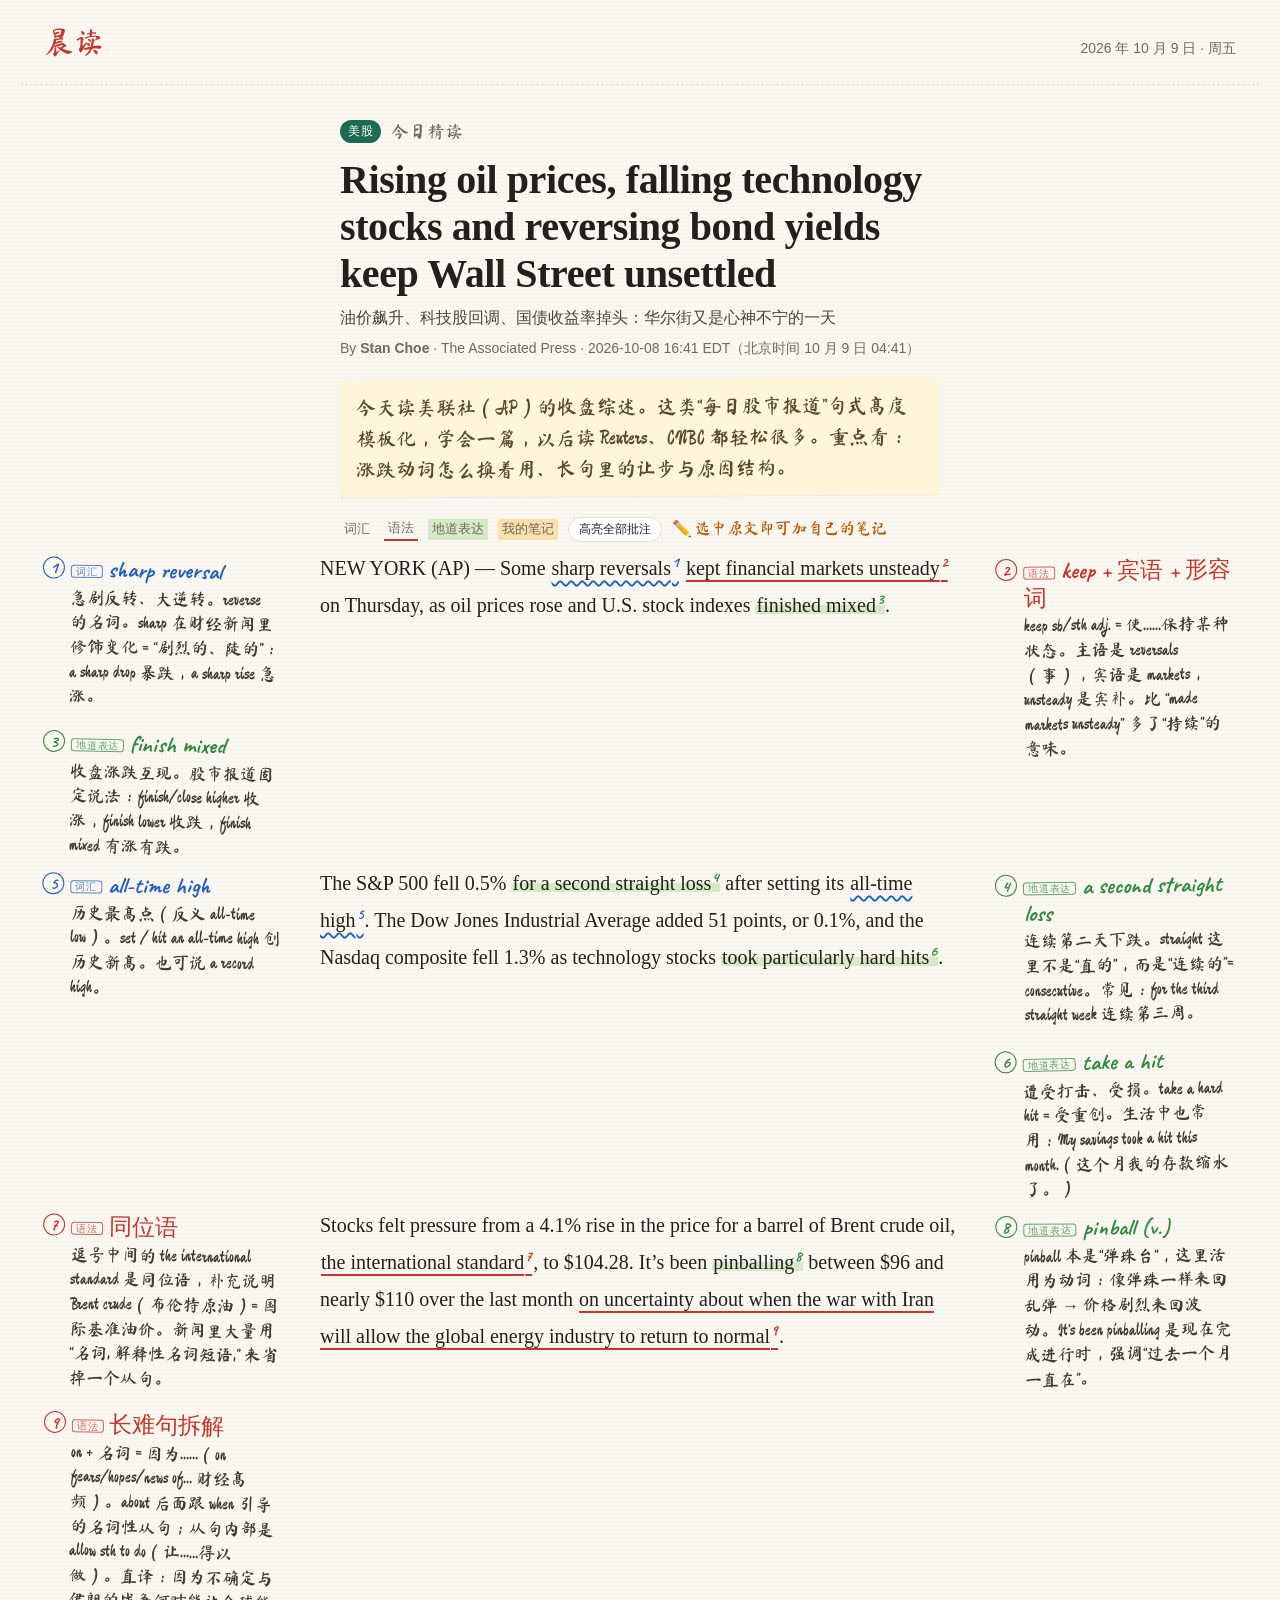
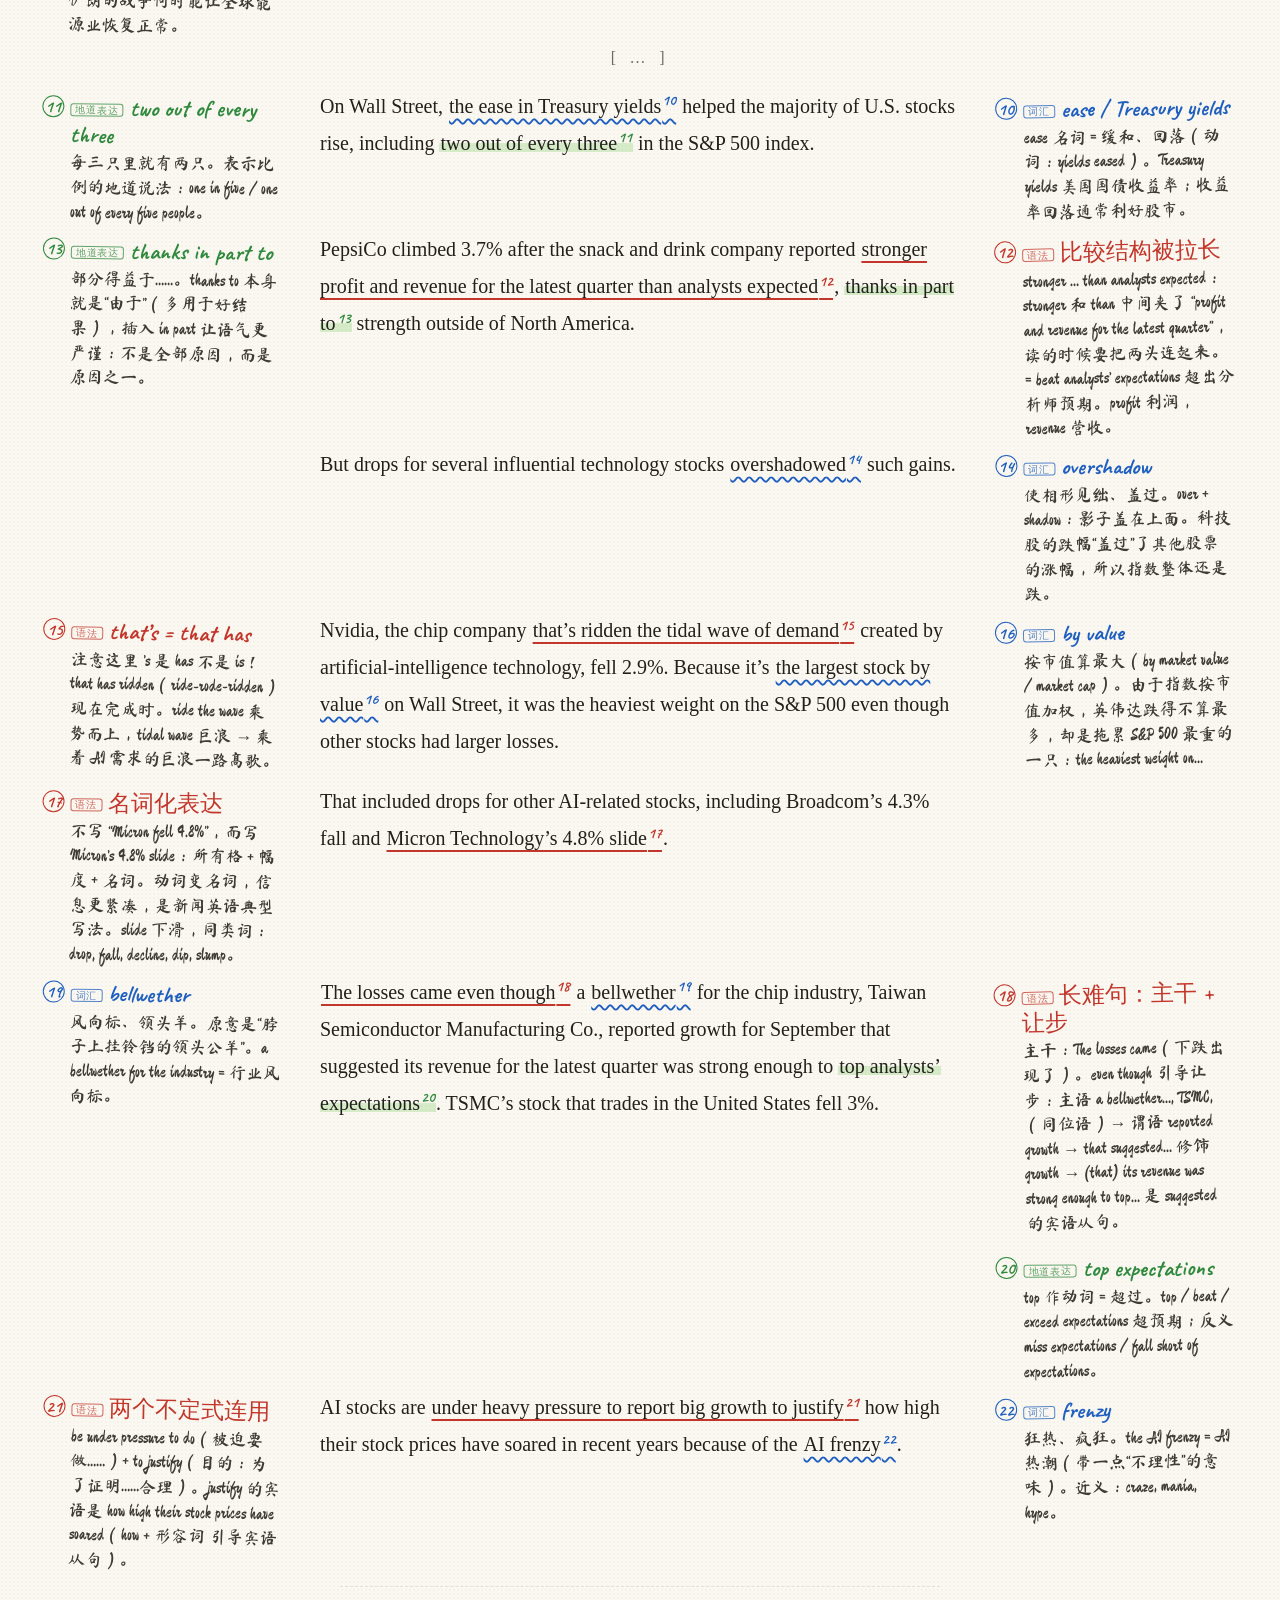
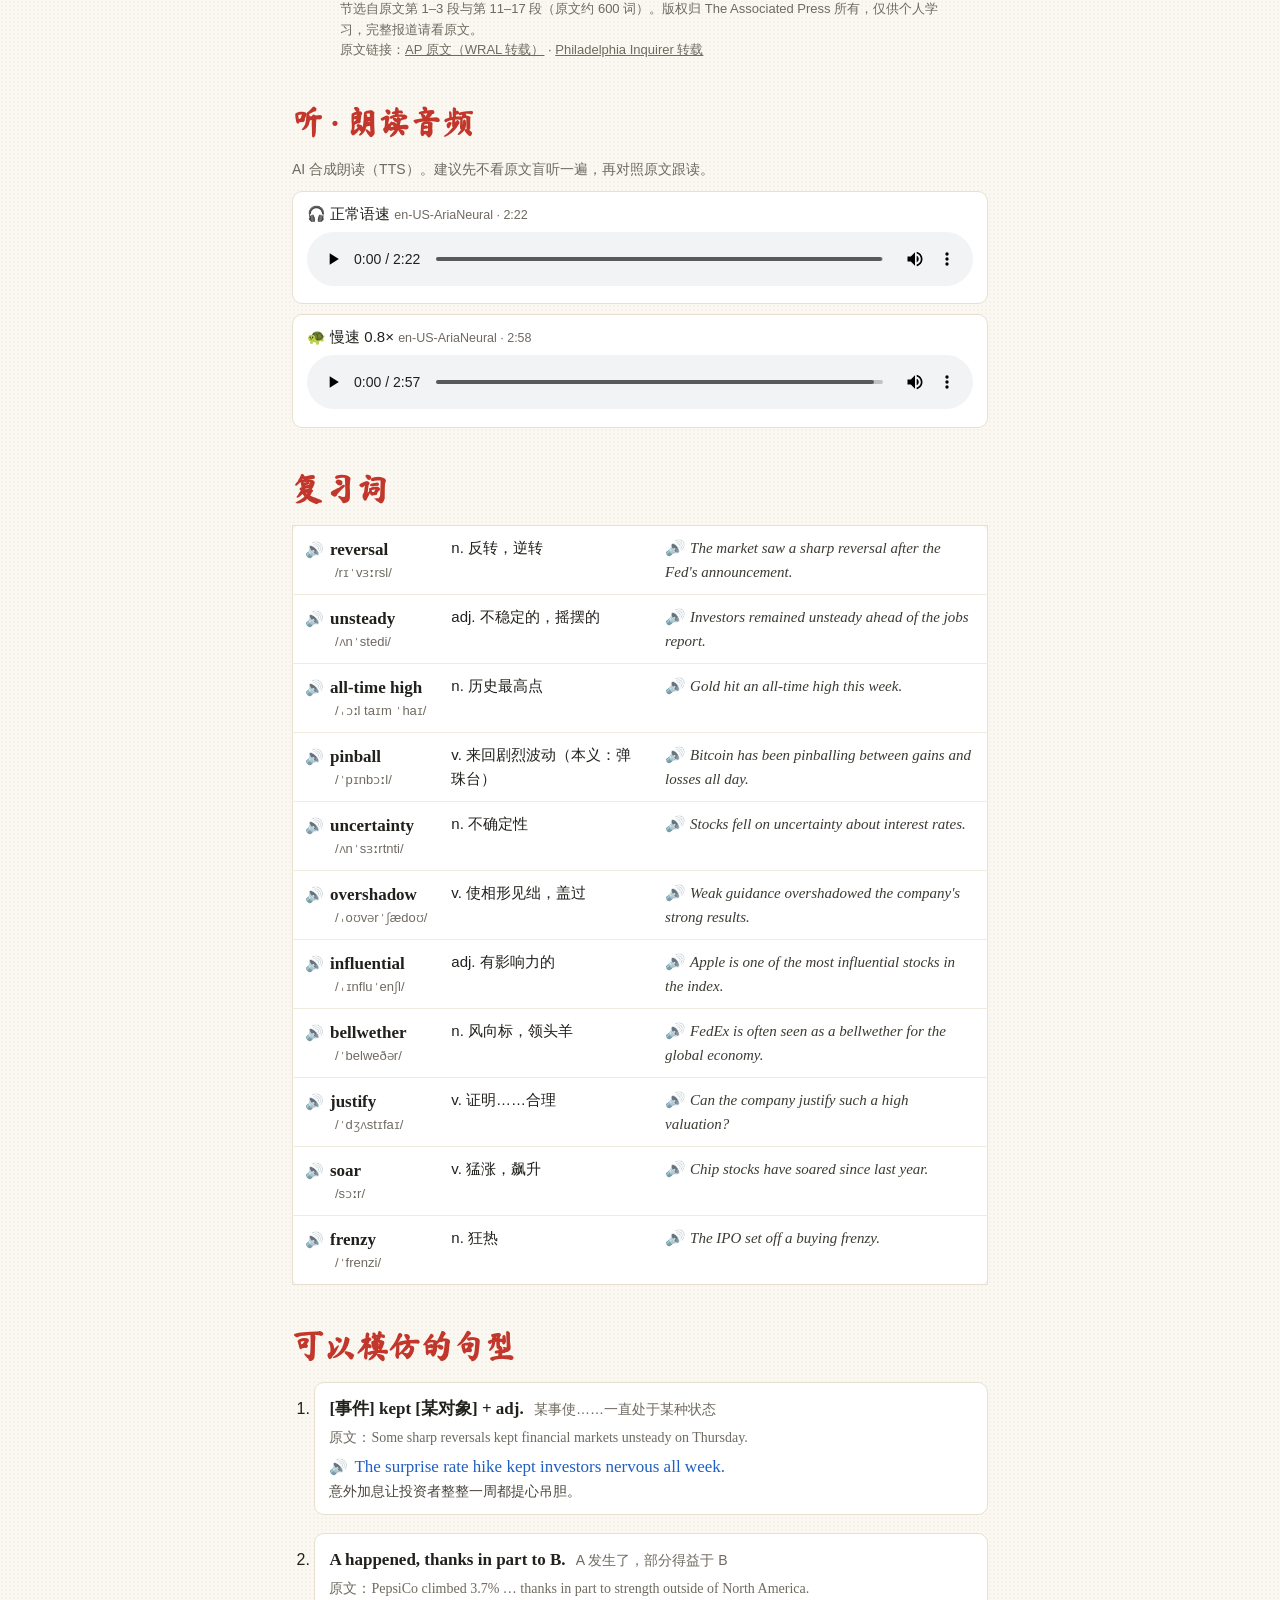
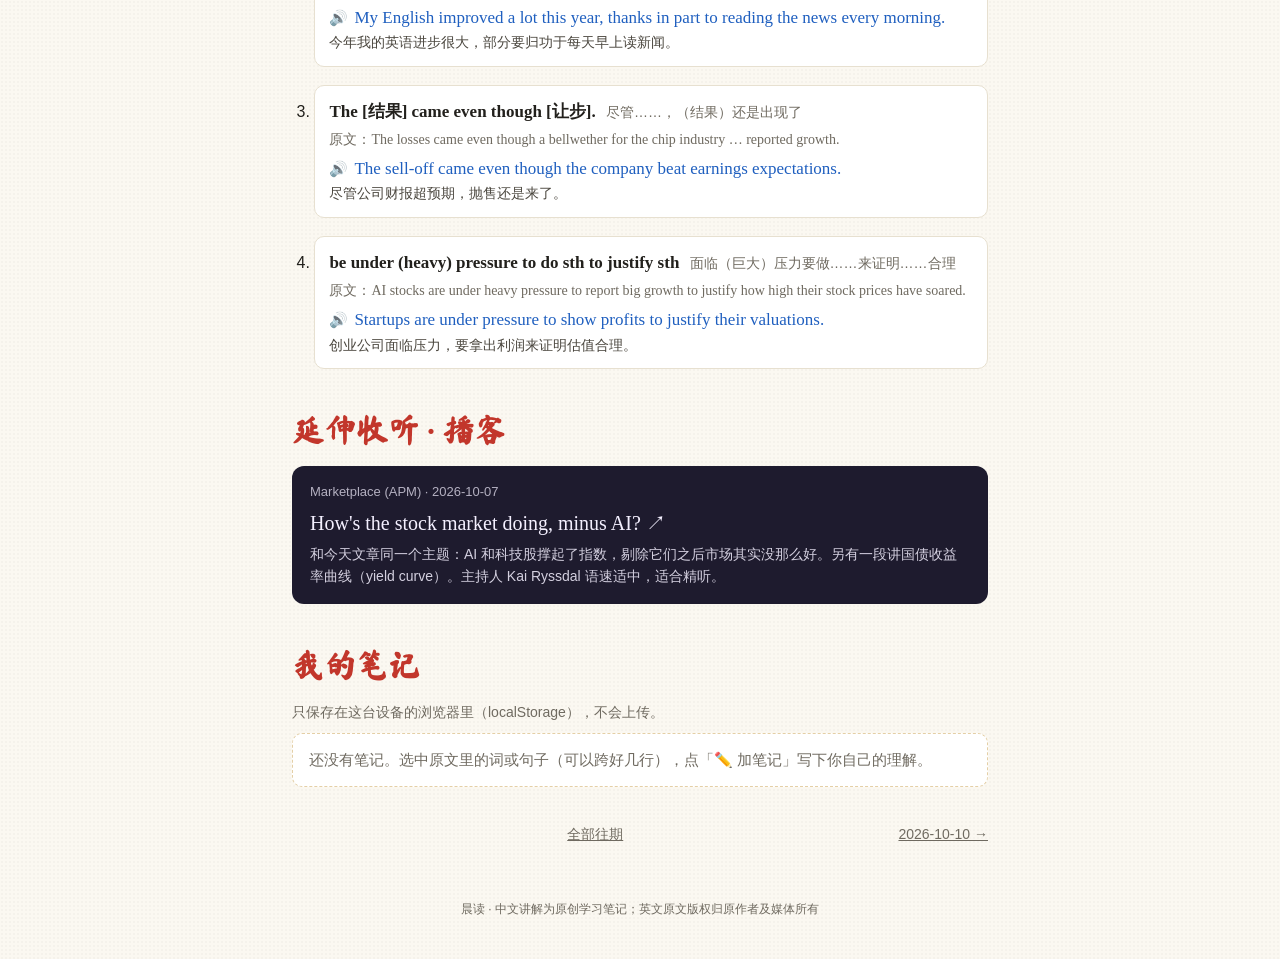
==== issues/2026-10-09/index.html @ 1820d6c1 "Initial import of 晨读 static site source" ====
<!doctype html>
<html lang="zh-CN">
<head>
<meta charset="utf-8">
<meta name="viewport" content="width=device-width, initial-scale=1">
<title>Rising oil prices, falling technology stocks and reversing bond yields keep Wall Street unsettled · 晨读 2026-10-09</title>
<meta name="description" content="油价飙升、科技股回调、国债收益率掉头：华尔街又是心神不宁的一天">
<link rel="icon" href="data:image/svg+xml,%3Csvg xmlns='http://www.w3.org/2000/svg' viewBox='0 0 100 100'%3E%3Ctext y='.9em' font-size='90'%3E%F0%9F%93%96%3C/text%3E%3C/svg%3E">
<style>
@font-face{font-family:"Caveat";src:url("../../assets/fonts/caveat.woff2?v=377429c706") format("woff2");font-display:swap;font-weight:400 700}
@font-face{font-family:"ZhHand";src:url("zh-hand.woff2") format("woff2");font-display:swap}
</style>
<link rel="stylesheet" href="../../assets/style.css?v=ec5bc16bd4">
</head>
<body class="issue" data-issue="2026-10-09">
<header class="top"><a class="brand hand-zh" href="../../">晨读</a><span class="date">2026 年 10 月 9 日 · 周五</span></header>
<main>
<div class="meta-wrap">
<div class="kicker"><span class="topic t-stocks">美股</span><span class="hand-zh">今日精读</span></div>
<h1 class="title">Rising oil prices, falling technology stocks and reversing bond yields keep Wall Street unsettled</h1>
<p class="zh-title">油价飙升、科技股回调、国债收益率掉头：华尔街又是心神不宁的一天</p>
<p class="byline">By <b>Stan Choe</b> · The Associated Press · 2026-10-08 16:41 EDT（北京时间 10 月 9 日 04:41）</p>
<p class="lead hand-zh">今天读美联社（AP）的收盘综述。这类“每日股市报道”句式高度模板化，学会一篇，以后读 Reuters、CNBC 都轻松很多。重点看：涨跌动词怎么换着用、长句里的让步与原因结构。</p>
<div class="legend"><span class="lg t-vocab">词汇</span><span class="lg t-grammar">语法</span><span class="lg t-idiom">地道表达</span><span class="lg t-user">我的笔记</span><button id="toggle-all" class="toggle">展开全部笔记</button><span class="mhint">👆 点彩色划线看笔记</span><span class="uhint">✏️ 选中原文即可加自己的笔记</span></div>
</div>
<article class="article">
<div class="row"><p class="para">NEW YORK (AP) — Some <mark class="hl t-vocab" data-n="1" tabindex="0" role="button" aria-controls="note-1">sharp reversals<sup>1</sup></mark> <mark class="hl t-grammar" data-n="2" tabindex="0" role="button" aria-controls="note-2">kept financial markets unsteady<sup>2</sup></mark> on Thursday, as oil prices rose and U.S. stock indexes <mark class="hl t-idiom" data-n="3" tabindex="0" role="button" aria-controls="note-3">finished mixed<sup>3</sup></mark>.</p><aside class="side left"><div class="note t-vocab" id="note-1" data-n="1" style="--tilt:0.8deg"><span class="num">1</span><span class="tag">词汇</span><div class="nh">sharp reversal</div><div class="nz">急剧反转、大逆转。reverse 的名词。sharp 在财经新闻里修饰变化 = “剧烈的、陡的”：a sharp drop 暴跌，a sharp rise 急涨。</div></div><div class="note t-idiom" id="note-3" data-n="3" style="--tilt:1.1deg"><span class="num">3</span><span class="tag">地道表达</span><div class="nh">finish mixed</div><div class="nz">收盘涨跌互现。股市报道固定说法：finish/close higher 收涨，finish lower 收跌，finish mixed 有涨有跌。</div></div></aside><aside class="side right"><div class="note t-grammar" id="note-2" data-n="2" style="--tilt:-0.5deg"><span class="num">2</span><span class="tag">语法</span><div class="nh">keep + 宾语 + 形容词</div><div class="nz">keep sb/sth adj. = 使……保持某种状态。主语是 reversals（事），宾语是 markets，unsteady 是宾补。比 “made markets unsteady” 多了“持续”的意味。</div></div></aside></div><div class="row"><p class="para">The S&amp;P 500 fell 0.5% <mark class="hl t-idiom" data-n="4" tabindex="0" role="button" aria-controls="note-4">for a second straight loss<sup>4</sup></mark> after setting its <mark class="hl t-vocab" data-n="5" tabindex="0" role="button" aria-controls="note-5">all-time high<sup>5</sup></mark>. The Dow Jones Industrial Average added 51 points, or 0.1%, and the Nasdaq composite fell 1.3% as technology stocks <mark class="hl t-idiom" data-n="6" tabindex="0" role="button" aria-controls="note-6">took particularly hard hits<sup>6</sup></mark>.</p><aside class="side left"><div class="note t-vocab" id="note-5" data-n="5" style="--tilt:0.4deg"><span class="num">5</span><span class="tag">词汇</span><div class="nh">all-time high</div><div class="nz">历史最高点（反义 all-time low）。set / hit an all-time high 创历史新高。也可说 a record high。</div></div></aside><aside class="side right"><div class="note t-idiom" id="note-4" data-n="4" style="--tilt:-0.9deg"><span class="num">4</span><span class="tag">地道表达</span><div class="nh">a second straight loss</div><div class="nz">连续第二天下跌。straight 这里不是“直的”，而是“连续的”= consecutive。常见：for the third straight week 连续第三周。</div></div><div class="note t-idiom" id="note-6" data-n="6" style="--tilt:-1.2deg"><span class="num">6</span><span class="tag">地道表达</span><div class="nh">take a hit</div><div class="nz">遭受打击、受损。take a hard hit = 受重创。生活中也常用：My savings took a hit this month.（这个月我的存款缩水了。）</div></div></aside></div><div class="row"><p class="para">Stocks felt pressure from a 4.1% rise in the price for a barrel of Brent crude oil, <mark class="hl t-grammar" data-n="7" tabindex="0" role="button" aria-controls="note-7">the international standard<sup>7</sup></mark>, to $104.28. It’s been <mark class="hl t-idiom" data-n="8" tabindex="0" role="button" aria-controls="note-8">pinballing<sup>8</sup></mark> between $96 and nearly $110 over the last month <mark class="hl t-grammar" data-n="9" tabindex="0" role="button" aria-controls="note-9">on uncertainty about when the war with Iran will allow the global energy industry to return to normal<sup>9</sup></mark>.</p><aside class="side left"><div class="note t-grammar" id="note-7" data-n="7" style="--tilt:0.8deg"><span class="num">7</span><span class="tag">语法</span><div class="nh">同位语</div><div class="nz">逗号中间的 the international standard 是同位语，补充说明 Brent crude（布伦特原油）= 国际基准油价。新闻里大量用 “名词, 解释性名词短语,” 来省掉一个从句。</div></div><div class="note t-grammar" id="note-9" data-n="9" style="--tilt:1.1deg"><span class="num">9</span><span class="tag">语法</span><div class="nh">长难句拆解</div><div class="nz">on + 名词 = 因为……（on fears/hopes/news of… 财经高频）。about 后面跟 when 引导的名词性从句；从句内部是 allow sth to do（让……得以做）。直译：因为不确定与伊朗的战争何时能让全球能源业恢复正常。</div></div></aside><aside class="side right"><div class="note t-idiom" id="note-8" data-n="8" style="--tilt:-0.5deg"><span class="num">8</span><span class="tag">地道表达</span><div class="nh">pinball (v.)</div><div class="nz">pinball 本是“弹珠台”，这里活用为动词：像弹珠一样来回乱弹 → 价格剧烈来回波动。It’s been pinballing 是现在完成进行时，强调“过去一个月一直在”。</div></div></aside></div><div class="gap" title="中间段落省略">[ … ]</div><div class="row"><p class="para">On Wall Street, <mark class="hl t-vocab" data-n="10" tabindex="0" role="button" aria-controls="note-10">the ease in Treasury yields<sup>10</sup></mark> helped the majority of U.S. stocks rise, including <mark class="hl t-idiom" data-n="11" tabindex="0" role="button" aria-controls="note-11">two out of every three<sup>11</sup></mark> in the S&amp;P 500 index.</p><aside class="side left"><div class="note t-idiom" id="note-11" data-n="11" style="--tilt:0.4deg"><span class="num">11</span><span class="tag">地道表达</span><div class="nh">two out of every three</div><div class="nz">每三只里就有两只。表示比例的地道说法：one in five / one out of every five people。</div></div></aside><aside class="side right"><div class="note t-vocab" id="note-10" data-n="10" style="--tilt:-0.9deg"><span class="num">10</span><span class="tag">词汇</span><div class="nh">ease / Treasury yields</div><div class="nz">ease 名词 = 缓和、回落（动词：yields eased）。Treasury yields 美国国债收益率；收益率回落通常利好股市。</div></div></aside></div><div class="row"><p class="para">PepsiCo climbed 3.7% after the snack and drink company reported <mark class="hl t-grammar" data-n="12" tabindex="0" role="button" aria-controls="note-12">stronger profit and revenue for the latest quarter than analysts expected<sup>12</sup></mark>, <mark class="hl t-idiom" data-n="13" tabindex="0" role="button" aria-controls="note-13">thanks in part to<sup>13</sup></mark> strength outside of North America.</p><aside class="side left"><div class="note t-idiom" id="note-13" data-n="13" style="--tilt:0.8deg"><span class="num">13</span><span class="tag">地道表达</span><div class="nh">thanks in part to</div><div class="nz">部分得益于……。thanks to 本身就是“由于”（多用于好结果），插入 in part 让语气更严谨：不是全部原因，而是原因之一。</div></div></aside><aside class="side right"><div class="note t-grammar" id="note-12" data-n="12" style="--tilt:-1.2deg"><span class="num">12</span><span class="tag">语法</span><div class="nh">比较结构被拉长</div><div class="nz">stronger … than analysts expected：stronger 和 than 中间夹了 “profit and revenue for the latest quarter”，读的时候要把两头连起来。= beat analysts’ expectations 超出分析师预期。profit 利润，revenue 营收。</div></div></aside></div><div class="row"><p class="para">But drops for several influential technology stocks <mark class="hl t-vocab" data-n="14" tabindex="0" role="button" aria-controls="note-14">overshadowed<sup>14</sup></mark> such gains.</p><aside class="side left"></aside><aside class="side right"><div class="note t-vocab" id="note-14" data-n="14" style="--tilt:-0.5deg"><span class="num">14</span><span class="tag">词汇</span><div class="nh">overshadow</div><div class="nz">使相形见绌、盖过。over + shadow：影子盖在上面。科技股的跌幅“盖过”了其他股票的涨幅，所以指数整体还是跌。</div></div></aside></div><div class="row"><p class="para">Nvidia, the chip company <mark class="hl t-grammar" data-n="15" tabindex="0" role="button" aria-controls="note-15">that’s ridden the tidal wave of demand<sup>15</sup></mark> created by artificial-intelligence technology, fell 2.9%. Because it’s <mark class="hl t-vocab" data-n="16" tabindex="0" role="button" aria-controls="note-16">the largest stock by value<sup>16</sup></mark> on Wall Street, it was the heaviest weight on the S&amp;P 500 even though other stocks had larger losses.</p><aside class="side left"><div class="note t-grammar" id="note-15" data-n="15" style="--tilt:1.1deg"><span class="num">15</span><span class="tag">语法</span><div class="nh">that’s = that has</div><div class="nz">注意这里 ’s 是 has 不是 is！that has ridden（ride-rode-ridden）现在完成时。ride the wave 乘势而上，tidal wave 巨浪 → 乘着 AI 需求的巨浪一路高歌。</div></div></aside><aside class="side right"><div class="note t-vocab" id="note-16" data-n="16" style="--tilt:-0.9deg"><span class="num">16</span><span class="tag">词汇</span><div class="nh">by value</div><div class="nz">按市值算最大（by market value / market cap）。由于指数按市值加权，英伟达跌得不算最多，却是拖累 S&amp;P 500 最重的一只：the heaviest weight on…</div></div></aside></div><div class="row"><p class="para">That included drops for other AI-related stocks, including Broadcom’s 4.3% fall and <mark class="hl t-grammar" data-n="17" tabindex="0" role="button" aria-controls="note-17">Micron Technology’s 4.8% slide<sup>17</sup></mark>.</p><aside class="side left"><div class="note t-grammar" id="note-17" data-n="17" style="--tilt:0.4deg"><span class="num">17</span><span class="tag">语法</span><div class="nh">名词化表达</div><div class="nz">不写 “Micron fell 4.8%”，而写 Micron’s 4.8% slide：所有格 + 幅度 + 名词。动词变名词，信息更紧凑，是新闻英语典型写法。slide 下滑，同类词：drop, fall, decline, dip, slump。</div></div></aside><aside class="side right"></aside></div><div class="row"><p class="para"><mark class="hl t-grammar" data-n="18" tabindex="0" role="button" aria-controls="note-18">The losses came even though<sup>18</sup></mark> a <mark class="hl t-vocab" data-n="19" tabindex="0" role="button" aria-controls="note-19">bellwether<sup>19</sup></mark> for the chip industry, Taiwan Semiconductor Manufacturing Co., reported growth for September that suggested its revenue for the latest quarter was strong enough to <mark class="hl t-idiom" data-n="20" tabindex="0" role="button" aria-controls="note-20">top analysts’ expectations<sup>20</sup></mark>. TSMC’s stock that trades in the United States fell 3%.</p><aside class="side left"><div class="note t-vocab" id="note-19" data-n="19" style="--tilt:0.8deg"><span class="num">19</span><span class="tag">词汇</span><div class="nh">bellwether</div><div class="nz">风向标、领头羊。原意是“脖子上挂铃铛的领头公羊”。a bellwether for the industry = 行业风向标。</div></div></aside><aside class="side right"><div class="note t-grammar" id="note-18" data-n="18" style="--tilt:-1.2deg"><span class="num">18</span><span class="tag">语法</span><div class="nh">长难句：主干 + 让步</div><div class="nz">主干：The losses came（下跌出现了）。even though 引导让步：主语 a bellwether…, TSMC,（同位语）→ 谓语 reported growth → that suggested… 修饰 growth → (that) its revenue was strong enough to top… 是 suggested 的宾语从句。</div></div><div class="note t-idiom" id="note-20" data-n="20" style="--tilt:-0.5deg"><span class="num">20</span><span class="tag">地道表达</span><div class="nh">top expectations</div><div class="nz">top 作动词 = 超过。top / beat / exceed expectations 超预期；反义 miss expectations / fall short of expectations。</div></div></aside></div><div class="row"><p class="para">AI stocks are <mark class="hl t-grammar" data-n="21" tabindex="0" role="button" aria-controls="note-21">under heavy pressure to report big growth to justify<sup>21</sup></mark> how high their stock prices have soared in recent years because of the <mark class="hl t-vocab" data-n="22" tabindex="0" role="button" aria-controls="note-22">AI frenzy<sup>22</sup></mark>.</p><aside class="side left"><div class="note t-grammar" id="note-21" data-n="21" style="--tilt:1.1deg"><span class="num">21</span><span class="tag">语法</span><div class="nh">两个不定式连用</div><div class="nz">be under pressure to do（被迫要做……）+ to justify（目的：为了证明……合理）。justify 的宾语是 how high their stock prices have soared（how + 形容词 引导宾语从句）。</div></div></aside><aside class="side right"><div class="note t-vocab" id="note-22" data-n="22" style="--tilt:-0.9deg"><span class="num">22</span><span class="tag">词汇</span><div class="nh">frenzy</div><div class="nz">狂热、疯狂。the AI frenzy = AI 热潮（带一点“不理性”的意味）。近义：craze, mania, hype。</div></div></aside></div>
</article>
<div class="meta-wrap">
<p class="credit">节选自原文第 1–3 段与第 11–17 段（原文约 600 词）。版权归 The Associated Press 所有，仅供个人学习，完整报道请看原文。<br>原文链接：<a href="https://www.wral.com/news/ap/6a096-asian-shares-decline-under-pressure-from-rising-bond-yields-and-surging-oil-prices/" target="_blank" rel="noopener">AP 原文（WRAL 转载）</a> · <a href="https://www.inquirer.com/business/stocks-markets-bonds-oil-us-20261008.html" target="_blank" rel="noopener">Philadelphia Inquirer 转载</a></p>
</div>
<div class="bottom">
<section class="block"><h2 class="hand">听 · 朗读音频</h2><p class="hint">AI 合成朗读（TTS）。建议先不看原文盲听一遍，再对照原文跟读。</p><div class="player"><div class="pl">🎧 正常语速 <small>en-US-AriaNeural · 2:22</small></div><audio controls preload="metadata" src="audio.mp3"></audio></div><div class="player"><div class="pl">🐢 慢速 0.8× <small>en-US-AriaNeural · 2:58</small></div><audio controls preload="metadata" src="audio-slow.mp3"></audio></div></section>
<section class="block"><h2 class="hand">复习词</h2><div class="tw"><table class="words"><tbody><tr><td class="w"><button class="say" data-say="reversal" aria-label="朗读">🔊</button><b>reversal</b><div class="ipa">/rɪˈvɜːrsl/</div></td><td class="zh">n. 反转，逆转</td><td class="ex"><button class="say" data-say="The market saw a sharp reversal after the Fed&#x27;s announcement." aria-label="朗读">🔊</button>The market saw a sharp reversal after the Fed&#x27;s announcement.</td></tr><tr><td class="w"><button class="say" data-say="unsteady" aria-label="朗读">🔊</button><b>unsteady</b><div class="ipa">/ʌnˈstedi/</div></td><td class="zh">adj. 不稳定的，摇摆的</td><td class="ex"><button class="say" data-say="Investors remained unsteady ahead of the jobs report." aria-label="朗读">🔊</button>Investors remained unsteady ahead of the jobs report.</td></tr><tr><td class="w"><button class="say" data-say="all-time high" aria-label="朗读">🔊</button><b>all-time high</b><div class="ipa">/ˌɔːl taɪm ˈhaɪ/</div></td><td class="zh">n. 历史最高点</td><td class="ex"><button class="say" data-say="Gold hit an all-time high this week." aria-label="朗读">🔊</button>Gold hit an all-time high this week.</td></tr><tr><td class="w"><button class="say" data-say="pinball" aria-label="朗读">🔊</button><b>pinball</b><div class="ipa">/ˈpɪnbɔːl/</div></td><td class="zh">v. 来回剧烈波动（本义：弹珠台）</td><td class="ex"><button class="say" data-say="Bitcoin has been pinballing between gains and losses all day." aria-label="朗读">🔊</button>Bitcoin has been pinballing between gains and losses all day.</td></tr><tr><td class="w"><button class="say" data-say="uncertainty" aria-label="朗读">🔊</button><b>uncertainty</b><div class="ipa">/ʌnˈsɜːrtnti/</div></td><td class="zh">n. 不确定性</td><td class="ex"><button class="say" data-say="Stocks fell on uncertainty about interest rates." aria-label="朗读">🔊</button>Stocks fell on uncertainty about interest rates.</td></tr><tr><td class="w"><button class="say" data-say="overshadow" aria-label="朗读">🔊</button><b>overshadow</b><div class="ipa">/ˌoʊvərˈʃædoʊ/</div></td><td class="zh">v. 使相形见绌，盖过</td><td class="ex"><button class="say" data-say="Weak guidance overshadowed the company&#x27;s strong results." aria-label="朗读">🔊</button>Weak guidance overshadowed the company&#x27;s strong results.</td></tr><tr><td class="w"><button class="say" data-say="influential" aria-label="朗读">🔊</button><b>influential</b><div class="ipa">/ˌɪnfluˈenʃl/</div></td><td class="zh">adj. 有影响力的</td><td class="ex"><button class="say" data-say="Apple is one of the most influential stocks in the index." aria-label="朗读">🔊</button>Apple is one of the most influential stocks in the index.</td></tr><tr><td class="w"><button class="say" data-say="bellwether" aria-label="朗读">🔊</button><b>bellwether</b><div class="ipa">/ˈbelweðər/</div></td><td class="zh">n. 风向标，领头羊</td><td class="ex"><button class="say" data-say="FedEx is often seen as a bellwether for the global economy." aria-label="朗读">🔊</button>FedEx is often seen as a bellwether for the global economy.</td></tr><tr><td class="w"><button class="say" data-say="justify" aria-label="朗读">🔊</button><b>justify</b><div class="ipa">/ˈdʒʌstɪfaɪ/</div></td><td class="zh">v. 证明……合理</td><td class="ex"><button class="say" data-say="Can the company justify such a high valuation?" aria-label="朗读">🔊</button>Can the company justify such a high valuation?</td></tr><tr><td class="w"><button class="say" data-say="soar" aria-label="朗读">🔊</button><b>soar</b><div class="ipa">/sɔːr/</div></td><td class="zh">v. 猛涨，飙升</td><td class="ex"><button class="say" data-say="Chip stocks have soared since last year." aria-label="朗读">🔊</button>Chip stocks have soared since last year.</td></tr><tr><td class="w"><button class="say" data-say="frenzy" aria-label="朗读">🔊</button><b>frenzy</b><div class="ipa">/ˈfrenzi/</div></td><td class="zh">n. 狂热</td><td class="ex"><button class="say" data-say="The IPO set off a buying frenzy." aria-label="朗读">🔊</button>The IPO set off a buying frenzy.</td></tr></tbody></table></div></section>
<section class="block"><h2 class="hand">可以模仿的句型</h2><ol class="patterns"><li><div class="pat">[事件] kept [某对象] + adj. <span>某事使……一直处于某种状态</span></div><div class="from">原文：Some sharp reversals kept financial markets unsteady on Thursday.</div><div class="model"><button class="say" data-say="The surprise rate hike kept investors nervous all week." aria-label="朗读">🔊</button>The surprise rate hike kept investors nervous all week.</div><div class="modelzh">意外加息让投资者整整一周都提心吊胆。</div></li><li><div class="pat">A happened, thanks in part to B. <span>A 发生了，部分得益于 B</span></div><div class="from">原文：PepsiCo climbed 3.7% … thanks in part to strength outside of North America.</div><div class="model"><button class="say" data-say="My English improved a lot this year, thanks in part to reading the news every morning." aria-label="朗读">🔊</button>My English improved a lot this year, thanks in part to reading the news every morning.</div><div class="modelzh">今年我的英语进步很大，部分要归功于每天早上读新闻。</div></li><li><div class="pat">The [结果] came even though [让步]. <span>尽管……，（结果）还是出现了</span></div><div class="from">原文：The losses came even though a bellwether for the chip industry … reported growth.</div><div class="model"><button class="say" data-say="The sell-off came even though the company beat earnings expectations." aria-label="朗读">🔊</button>The sell-off came even though the company beat earnings expectations.</div><div class="modelzh">尽管公司财报超预期，抛售还是来了。</div></li><li><div class="pat">be under (heavy) pressure to do sth to justify sth <span>面临（巨大）压力要做……来证明……合理</span></div><div class="from">原文：AI stocks are under heavy pressure to report big growth to justify how high their stock prices have soared.</div><div class="model"><button class="say" data-say="Startups are under pressure to show profits to justify their valuations." aria-label="朗读">🔊</button>Startups are under pressure to show profits to justify their valuations.</div><div class="modelzh">创业公司面临压力，要拿出利润来证明估值合理。</div></li></ol></section>
<section class="block"><h2 class="hand">延伸收听 · 播客</h2><a class="podcast" href="https://www.marketplace.org/episode/2026/10/07/hows-the-stock-market-doing-minus-ai" target="_blank" rel="noopener"><div class="ps">Marketplace (APM) · 2026-10-07</div><div class="pt">How&#x27;s the stock market doing, minus AI? ↗</div><div class="pz">和今天文章同一个主题：AI 和科技股撑起了指数，剔除它们之后市场其实没那么好。另有一段讲国债收益率曲线（yield curve）。主持人 Kai Ryssdal 语速适中，适合精听。</div></a></section>
<section class="block mynotes" id="mynotes" hidden><h2 class="hand">我的笔记</h2><p class="hint">只保存在这台设备的浏览器里（localStorage），不会上传。</p><div class="mn-body"></div></section>
<nav class="pn"><span></span><a href="../../">全部往期</a><a href="../2026-10-10/">2026-10-10 →</a></nav>
</div>
</main>
<footer class="foot">晨读 · 中文讲解为原创学习笔记；英文原文版权归原作者及媒体所有</footer>
<script src="../../assets/issue.js?v=230f6b84da" defer></script>
</body>
</html>
---- assets/style.css ----
:root{
  --paper:#fbf8f1; --ink:#22201c; --muted:#6f6a60; --rule:#e7e0d0;
  --vocab:#1f5fbf; --grammar:#c2362b; --idiom:#2f8a3e;
  --vocab-bg:rgba(31,95,191,.10); --grammar-bg:rgba(194,54,43,.09); --idiom-bg:rgba(118,200,90,.28);
  --user:#b35a00; --user-bg:rgba(255,170,40,.13); --user-hl:rgba(255,190,70,.40); --user-hl-on:rgba(255,160,30,.62);
  --hand-en:"Caveat","Segoe Print","Bradley Hand",cursive;
  --hand-zh:"ZhHand","Kaiti SC","STKaiti","KaiTi","楷体",cursive;
  --serif:Georgia,"Iowan Old Style","Times New Roman",serif;
  --sans:-apple-system,BlinkMacSystemFont,"PingFang SC","Hiragino Sans GB","Microsoft YaHei","Noto Sans CJK SC",sans-serif;
}
*{box-sizing:border-box}
html{-webkit-text-size-adjust:100%}
body{margin:0;background:var(--paper);color:var(--ink);font-family:var(--sans);line-height:1.6;
  background-image:radial-gradient(rgba(0,0,0,.025) 1px,transparent 1px);background-size:4px 4px}
a{color:inherit}
.hand{font-family:var(--hand-en),var(--hand-zh)}
.hand-zh{font-family:var(--hand-zh)}
button{font:inherit;cursor:pointer}

/* header */
.top{max-width:1240px;margin:0 auto;padding:18px 24px;display:flex;justify-content:space-between;align-items:baseline;border-bottom:1px dashed var(--rule)}
.brand{font-size:30px;text-decoration:none;color:var(--grammar)}
.date{color:var(--muted);font-size:14px}

.meta-wrap{max-width:40rem;margin:0 auto;padding:0 20px}
.kicker{margin-top:32px;font-size:18px;color:var(--muted);display:flex;gap:10px;align-items:center}
.topic{font-family:var(--sans);font-size:12px;padding:2px 8px;border-radius:99px;color:#fff;background:#8a6d3b;letter-spacing:.05em}
.topic.t-stocks{background:#1d6b52}.topic.t-ai{background:#5b3fa6}
.title{font-family:var(--serif);font-size:clamp(26px,4.2vw,40px);line-height:1.18;margin:10px 0 8px;letter-spacing:-.01em}
.zh-title{margin:0 0 6px;color:#4a463e;font-size:16px}
.byline{color:var(--muted);font-size:14px;margin:6px 0 14px}
.lead{font-size:20px;line-height:1.55;color:#5a4a2c;background:#fff6d9;padding:12px 16px;border-radius:4px;transform:rotate(-.3deg);box-shadow:0 1px 0 rgba(0,0,0,.05)}
.legend{display:flex;flex-wrap:wrap;gap:10px;align-items:center;font-size:13px;margin:18px 0 6px;color:var(--muted)}
.lg{padding:0 4px}
.lg.t-vocab{border-bottom:2px wavy var(--vocab)}
.lg.t-grammar{border-bottom:2px solid var(--grammar)}
.lg.t-idiom{background:var(--idiom-bg)}
.toggle{border:1px solid var(--rule);background:#fff;border-radius:99px;padding:2px 10px;font-size:12px;color:var(--ink)}
.mhint{display:none;font-family:var(--hand-zh);font-size:16px;color:var(--grammar)}
.lg.t-user{background:var(--user-hl);border-radius:2px}
.uhint{font-family:var(--hand-zh);font-size:16px;color:var(--user)}

/* article grid: note | text | note */
.article{max-width:1240px;margin:8px auto 0;padding:0 20px}
.row{display:grid;grid-template-columns:minmax(0,1fr) minmax(0,40rem) minmax(0,1fr);grid-template-areas:"l t r";column-gap:34px;align-items:start}
.para{grid-area:t;font-family:var(--serif);font-size:20px;line-height:1.85;margin:0 0 1.15em;hyphens:manual}
.side{display:flex;flex-direction:column;gap:12px;padding-top:4px}
.side.left{grid-area:l;align-items:flex-end}
.side.right{grid-area:r;align-items:flex-start}
.gap{text-align:center;color:var(--muted);font-family:var(--serif);letter-spacing:.3em;margin:0 0 1.1em}

mark.hl{background:none;color:inherit;cursor:pointer;padding:0 1px;border-radius:2px;transition:background .15s}
mark.hl sup{font-family:var(--hand-en);font-size:15px;font-weight:700;margin-left:1px;line-height:0}
mark.t-vocab{text-decoration:underline wavy var(--vocab);text-decoration-thickness:1.5px;text-underline-offset:5px}
mark.t-vocab sup{color:var(--vocab)}
mark.t-grammar{text-decoration:underline solid var(--grammar);text-decoration-thickness:2px;text-underline-offset:5px}
mark.t-grammar sup{color:var(--grammar)}
mark.t-idiom{background:linear-gradient(transparent 52%,var(--idiom-bg) 52%,var(--idiom-bg) 92%,transparent 92%)}
mark.t-idiom sup{color:var(--idiom)}
mark.hl.active.t-vocab{background:var(--vocab-bg)}
mark.hl.active.t-grammar{background:var(--grammar-bg)}
mark.hl.active.t-idiom{background:var(--idiom-bg)}

.note{position:relative;max-width:300px;width:100%;font-family:var(--hand-zh);font-size:17px;line-height:1.45;
  color:var(--c);transform:rotate(var(--tilt,0deg));padding:4px 6px 6px 30px;border-radius:3px;transition:background .15s,transform .15s}
.note.t-vocab{--c:var(--vocab);--bg:var(--vocab-bg)}
.note.t-grammar{--c:var(--grammar);--bg:var(--grammar-bg)}
.note.t-idiom{--c:var(--idiom);--bg:rgba(47,138,62,.10)}
.note .num{position:absolute;left:2px;top:4px;width:22px;height:22px;border:1.6px solid var(--c);border-radius:50%;
  font-family:var(--hand-en);font-size:17px;font-weight:700;display:flex;align-items:center;justify-content:center;line-height:1}
.note .tag{font-family:var(--sans);font-size:10px;letter-spacing:.08em;opacity:.75;border:1px solid currentColor;border-radius:3px;padding:0 4px;margin-right:6px;vertical-align:2px}
.note .nh{display:inline;font-synthesis:none;font-family:var(--hand-en);font-size:23px;font-weight:700;line-height:1.1}
.note .nz{margin-top:2px;color:#2f2b25;opacity:.92}
.note .nz b{color:var(--c)}
.note.active{background:var(--bg);transform:rotate(0deg) scale(1.02)}
.side.left .note{text-align:left}

/* reader's own notes */
.un-hl{background:var(--user-hl);border-radius:2px;cursor:pointer;box-decoration-break:clone;-webkit-box-decoration-break:clone;transition:background .15s}
.un-hl.active{background:var(--user-hl-on)}
.un-hl.pending{background:rgba(255,190,70,.28);outline:1.5px dashed var(--user);outline-offset:1px}
sup.un-sup,mark.hl sup.un-sup{font-family:var(--sans);font-size:12px;font-weight:700;color:var(--user);cursor:pointer;margin-left:1px;line-height:0;padding:0 1px}
.note.t-user{--c:var(--user);--bg:var(--user-bg)}
.note.t-user .nq{font-size:19px;font-weight:600;color:#6b4a1c}
.note.t-user .nz{white-space:pre-wrap;overflow-wrap:anywhere}
.un-acts{display:flex;gap:4px;margin-top:4px;font-family:var(--sans)}
.un-act{border:none;background:none;color:var(--c);font-size:12px;padding:2px 6px;border-radius:99px;opacity:.75}
.un-act:hover,.un-act:focus-visible{opacity:1;background:var(--bg)}
.un-fab{position:absolute;z-index:50;border:none;border-radius:99px;background:var(--user);color:#fff;font-size:14px;padding:7px 14px;
  box-shadow:0 6px 18px -6px rgba(90,45,0,.55);white-space:nowrap;-webkit-user-select:none;user-select:none;touch-action:manipulation}
.un-fab.bar{position:fixed;left:50%;top:auto;bottom:calc(16px + env(safe-area-inset-bottom,0px));transform:translateX(-50%);
  font-size:16px;padding:11px 22px;box-shadow:0 8px 24px -6px rgba(90,45,0,.6),0 0 0 3px rgba(255,255,255,.85)}
.un-editor{position:absolute;z-index:60;background:#fffdf6;border:1px solid #ecd9b8;border-radius:12px;padding:10px 12px 10px;
  box-shadow:0 14px 34px -14px rgba(60,35,5,.45)}
.ue-h{font-family:var(--hand-zh);font-size:18px;color:var(--user);line-height:1.2}
.ue-q{font-family:var(--serif);font-style:italic;font-size:14px;line-height:1.45;color:var(--muted);border-left:3px solid var(--user-hl-on);
  padding-left:8px;margin:4px 0 8px;max-height:4.4em;overflow:hidden}
.un-editor textarea{display:block;width:100%;min-height:76px;resize:vertical;font:16px/1.5 var(--sans);color:var(--ink);background:#fff;
  border:1px solid var(--rule);border-radius:8px;padding:8px 10px}
.un-editor textarea:focus{outline:2px solid var(--user-hl-on);outline-offset:0;border-color:transparent}
.ue-bar{display:flex;gap:8px;align-items:center;margin-top:8px}
.ue-sp{flex:1}
.ue-bar button{border:1px solid var(--rule);background:#fff;border-radius:99px;padding:5px 14px;font-size:14px;color:var(--ink)}
.ue-bar .ue-save{background:var(--user);border-color:var(--user);color:#fff}
.ue-bar .ue-save:disabled{opacity:.45;cursor:default}
.ue-bar .ue-del{color:var(--grammar);border-color:transparent;padding-left:4px;padding-right:4px}
.un-toast{position:fixed;z-index:70;left:50%;bottom:24px;transform:translateX(-50%);background:#2b2620;color:#fff;font-size:14px;
  padding:8px 16px;border-radius:99px;display:flex;gap:14px;align-items:center;box-shadow:0 8px 22px -8px rgba(0,0,0,.5);max-width:calc(100vw - 32px)}
.un-toast button{border:none;background:none;color:#ffc46b;font-weight:600;padding:0}
[hidden]{display:none!important}
.mn-empty{color:var(--muted);font-size:15px;background:#fff;border:1px dashed #e4cfa6;border-radius:10px;padding:14px 16px;margin:0}
.mn-list{padding-left:1.4em;margin:0}
.mn-item{margin-bottom:12px;padding:10px 14px;background:#fff;border:1px solid var(--rule);border-left:3px solid var(--user-hl-on);border-radius:10px;--c:var(--user);--bg:var(--user-bg)}
.mn-q{display:block;border:none;background:none;padding:0;text-align:left;font-family:var(--serif);font-style:italic;font-size:16px;color:#6b4a1c}
.mn-q:not(:disabled):hover{text-decoration:underline dotted}
.mn-q:disabled{cursor:default;opacity:.7}
.mn-lost{font-size:12px;color:var(--grammar)}
.mn-t{white-space:pre-wrap;overflow-wrap:anywhere;font-size:15px;margin-top:4px}
.mn-item .un-acts{margin-left:-6px}
.mn-bar{display:flex;flex-wrap:wrap;gap:8px;margin-top:6px}
.mn-bar .toggle{font-size:14px;padding:5px 14px}

/* bottom */
.credit{font-size:13px;color:var(--muted);border-top:1px dashed var(--rule);padding-top:12px;margin-top:6px}
.bottom{max-width:46rem;margin:0 auto;padding:0 20px 30px}
.block{margin-top:36px}
.block h2{font-size:32px;margin:0 0 10px;color:var(--grammar);font-weight:700;font-family:var(--hand-zh)}
.hint{color:var(--muted);font-size:14px;margin:0 0 10px}
.player{background:#fff;border:1px solid var(--rule);border-radius:10px;padding:10px 14px;margin-bottom:10px}
.pl{font-size:15px;margin-bottom:6px}.pl small{color:var(--muted)}
audio{width:100%}
.tw{overflow-x:auto}
table.words{width:100%;border-collapse:collapse;background:#fff;border:1px solid var(--rule);border-radius:10px;font-size:15px}
.words td{padding:10px 12px;border-bottom:1px solid #f0ebdf;vertical-align:top}
.words tr:last-child td{border-bottom:none}
.words .w{white-space:nowrap}.words .w b{font-family:var(--serif);font-size:17px}
.ipa{color:var(--muted);font-size:13px;margin-left:30px}
.words .zh{min-width:9em}
.words .ex{font-family:var(--serif);font-style:italic;color:#3d3a33}
.say{border:none;background:none;padding:0 6px 0 0;font-size:15px;opacity:.7}
.say:hover{opacity:1}
.patterns{padding-left:1.4em;margin:0}
.patterns li{margin-bottom:18px;padding:12px 14px;background:#fff;border:1px solid var(--rule);border-radius:10px}
.pat{font-family:var(--serif);font-weight:700;font-size:17px}
.pat span{font-family:var(--sans);font-weight:400;font-size:14px;color:var(--muted);margin-left:6px}
.from{font-size:14px;color:var(--muted);margin:4px 0;font-family:var(--serif)}
.model{font-family:var(--serif);font-size:17px;color:var(--vocab)}
.modelzh{font-size:14px;color:#4a463e}
.podcast{display:block;text-decoration:none;background:#1e1b2e;color:#f4f0ff;border-radius:12px;padding:16px 18px}
.ps{font-size:13px;opacity:.7}.pt{font-family:var(--serif);font-size:20px;margin:4px 0}.pz{font-size:14px;opacity:.85}
.pn{display:flex;justify-content:space-between;margin-top:36px;font-size:14px}
.pn a{color:var(--muted)}
.foot{text-align:center;color:var(--muted);font-size:12px;padding:24px 16px 40px}

/* home */
.masthead{text-align:center;padding:48px 20px 10px}
.masthead .brand{font-size:64px;margin:0;line-height:1}
.masthead .tag{font-size:20px;color:var(--muted);margin:8px 0 0}
.home-main{max-width:44rem;margin:0 auto;padding:10px 20px}
.hero{display:block;text-decoration:none;background:#fff;border:1px solid var(--rule);border-radius:14px;padding:6px 24px 18px;margin-top:24px;
  box-shadow:0 10px 30px -18px rgba(60,40,10,.35);transition:transform .15s}
.hero:hover{transform:translateY(-2px)}
.hero .kicker{margin-top:16px}
.go{color:var(--grammar);font-size:22px;float:right}
.archive h2{font-size:32px;color:var(--grammar);margin:40px 0 8px}
.archive ul{list-style:none;padding:0;margin:0}
.archive li a{display:flex;gap:12px;align-items:baseline;padding:12px 4px;border-bottom:1px dashed var(--rule);text-decoration:none}
.archive .d{font-family:var(--hand-en);font-size:20px;color:var(--muted);white-space:nowrap}
.archive .t{font-family:var(--serif)}.archive .t small{display:block;font-family:var(--sans);color:var(--muted);font-size:13px}

/* narrow screens: notes collapse; tap a highlight to open its note under the paragraph */
@media (max-width:1060px){
  .row{grid-template-columns:minmax(0,1fr);grid-template-areas:"t" "l" "r";column-gap:0}
  .article{max-width:42rem}
  .side,.side.left,.side.right{align-items:stretch;gap:8px;padding:0}
  .note{display:none;max-width:none;transform:none;background:var(--bg);margin:-.4em 0 1em;padding:8px 10px 10px 36px;border-left:3px solid var(--c)}
  .note .num{left:8px;top:9px}
  .note.open{display:block}
  .mhint{display:inline}
  .un-act{font-size:13px;padding:6px 12px;border:1px solid currentColor;opacity:.85}
  .un-acts{gap:8px;margin-top:8px}
}
@media (max-width:560px){
  .para{font-size:18px;line-height:1.8}
  .top{padding:12px 16px}
  .meta-wrap,.article,.bottom{padding-left:16px;padding-right:16px}
  .words td{display:block;border-bottom:none;padding:4px 12px}
  .words tr{display:block;border-bottom:1px solid #f0ebdf;padding:6px 0}
  .masthead .brand{font-size:52px}
}
@media print{.toggle,.say,.player,.mhint,.uhint,.un-fab,.un-editor,.un-toast,.un-acts,.mn-bar{display:none!important}.note{display:block!important}}
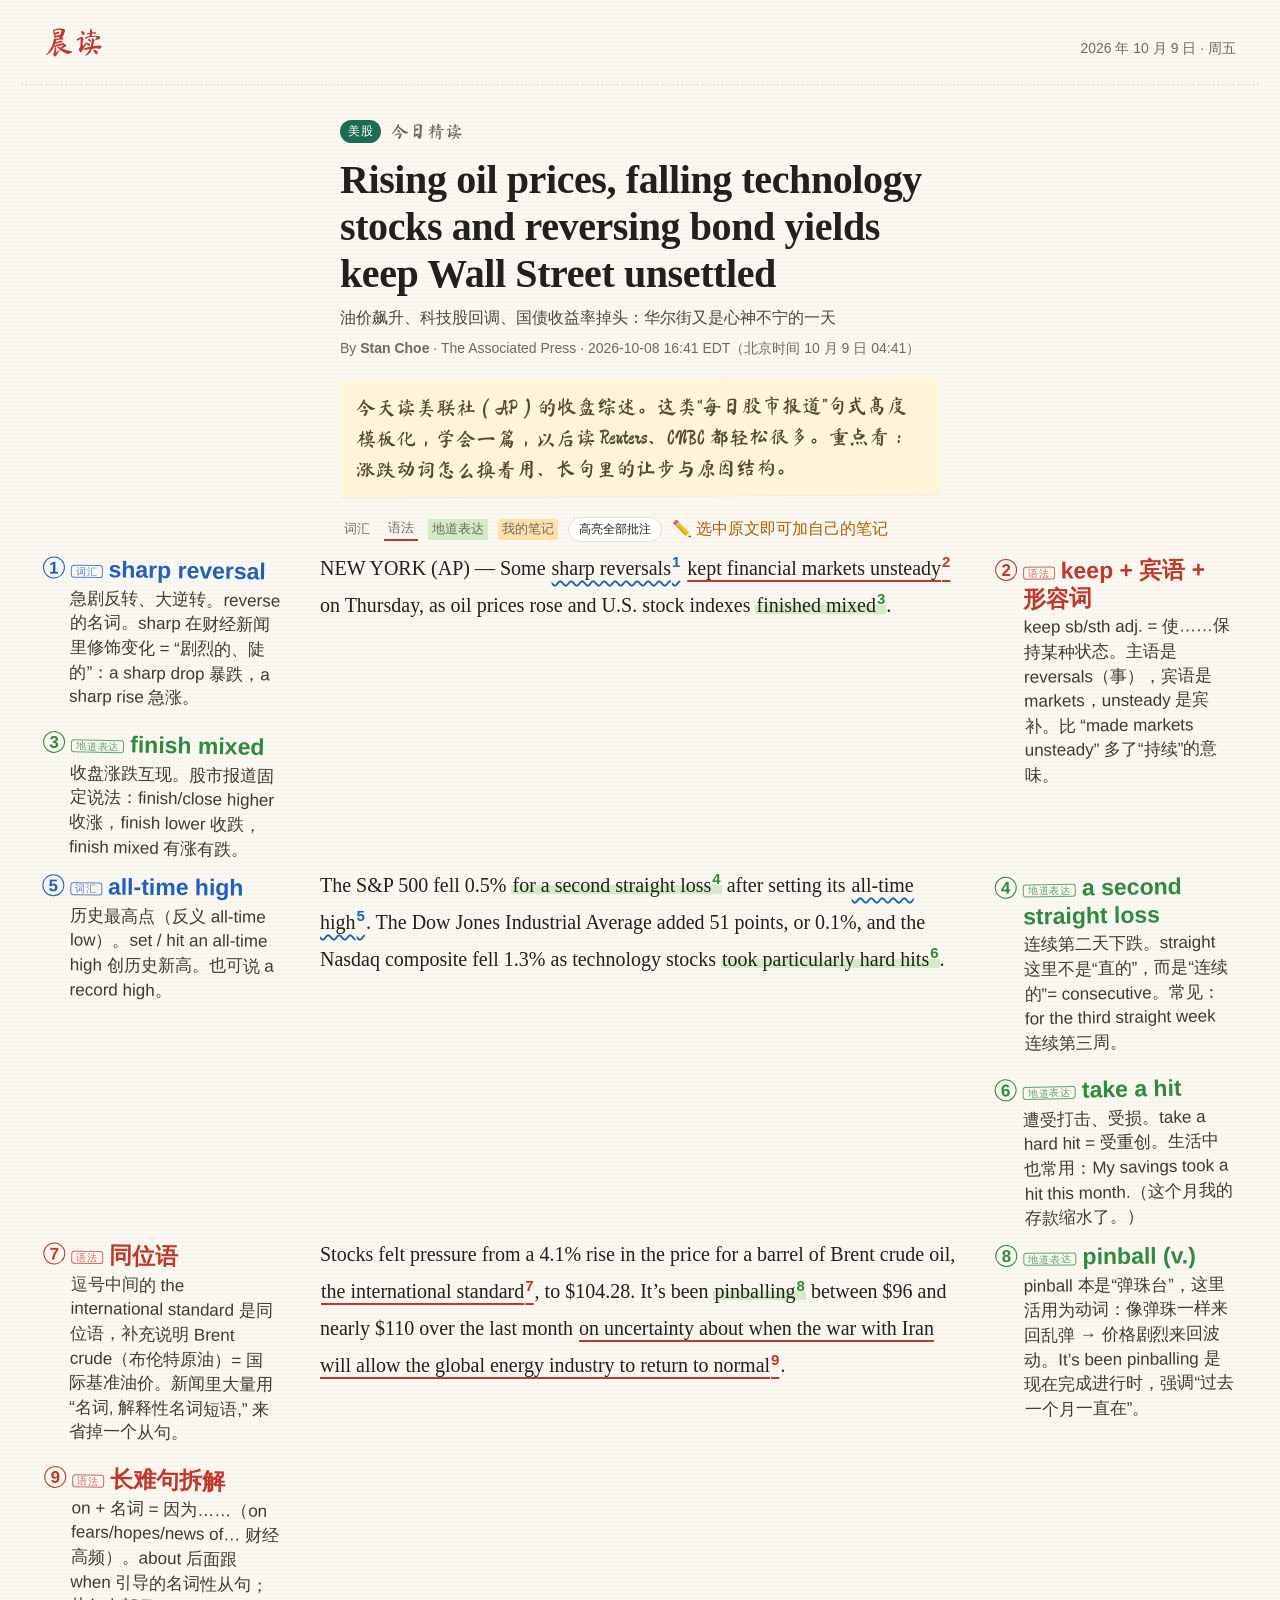
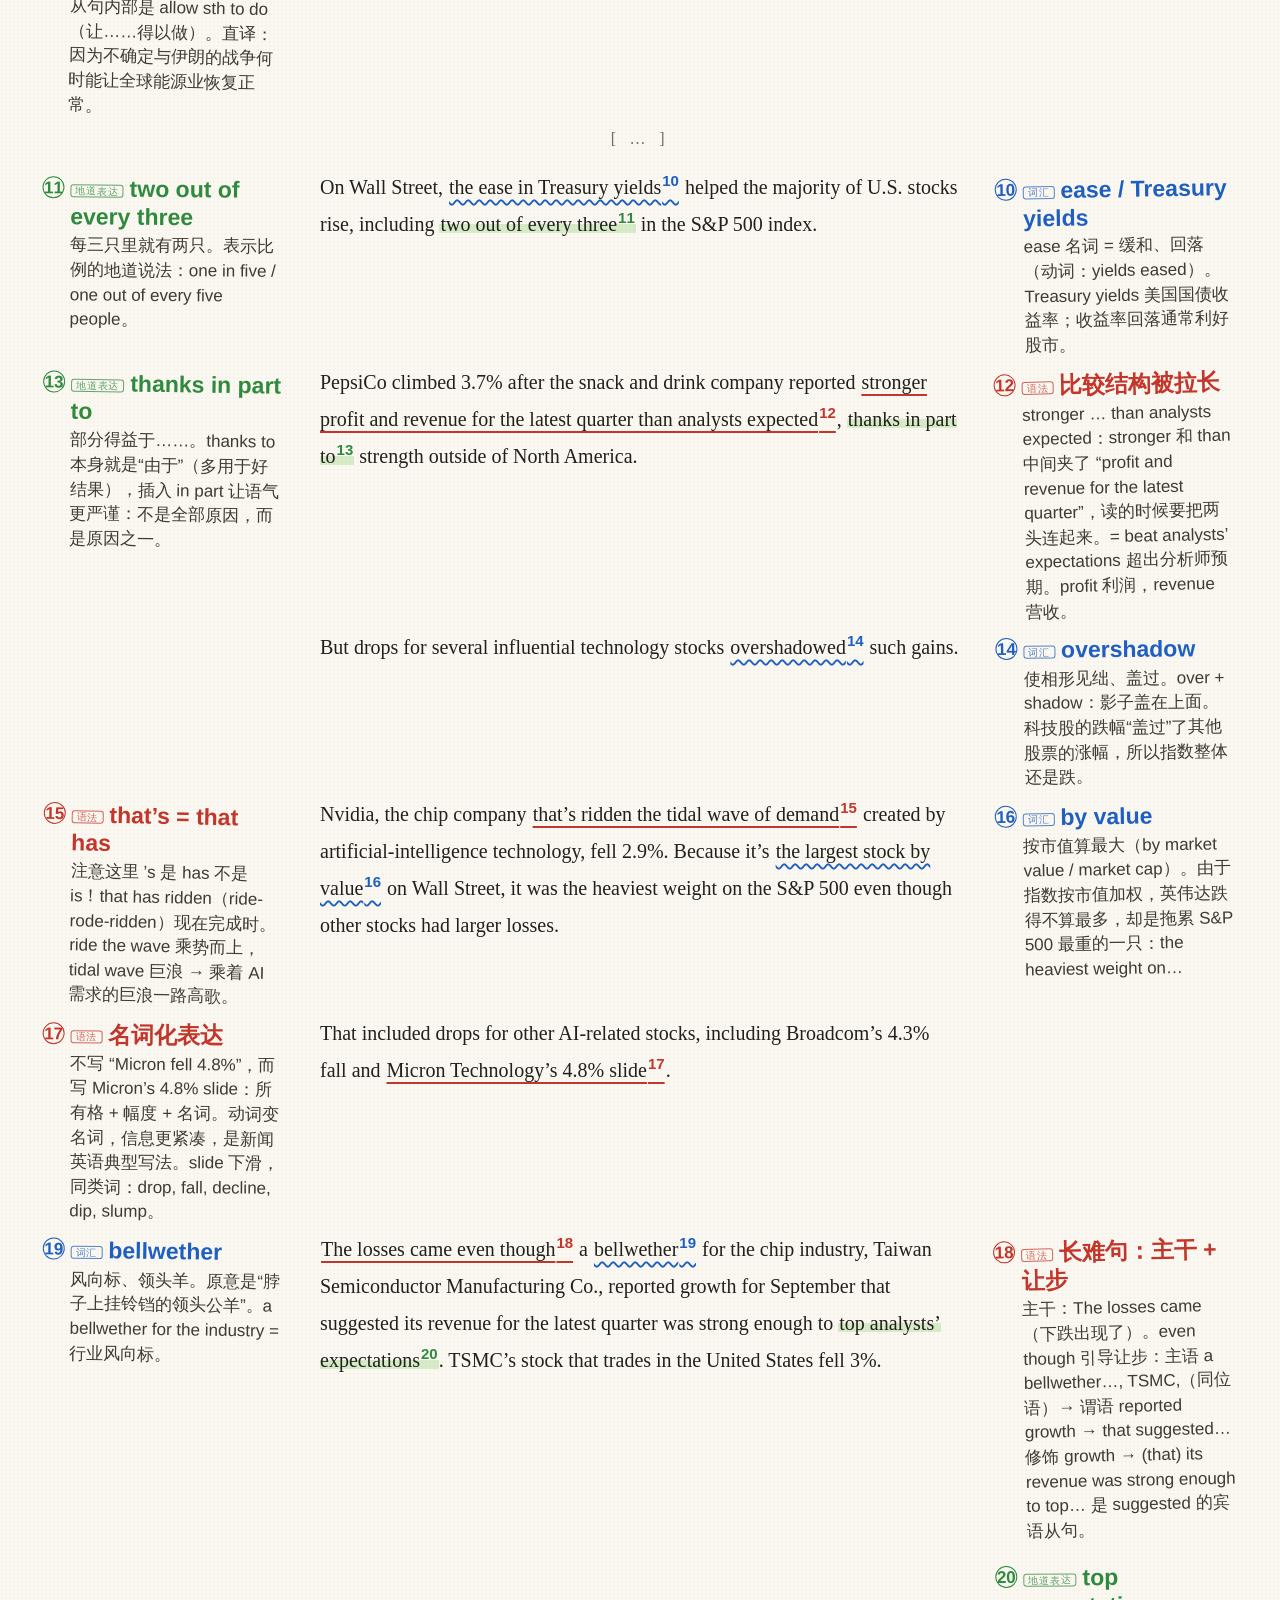
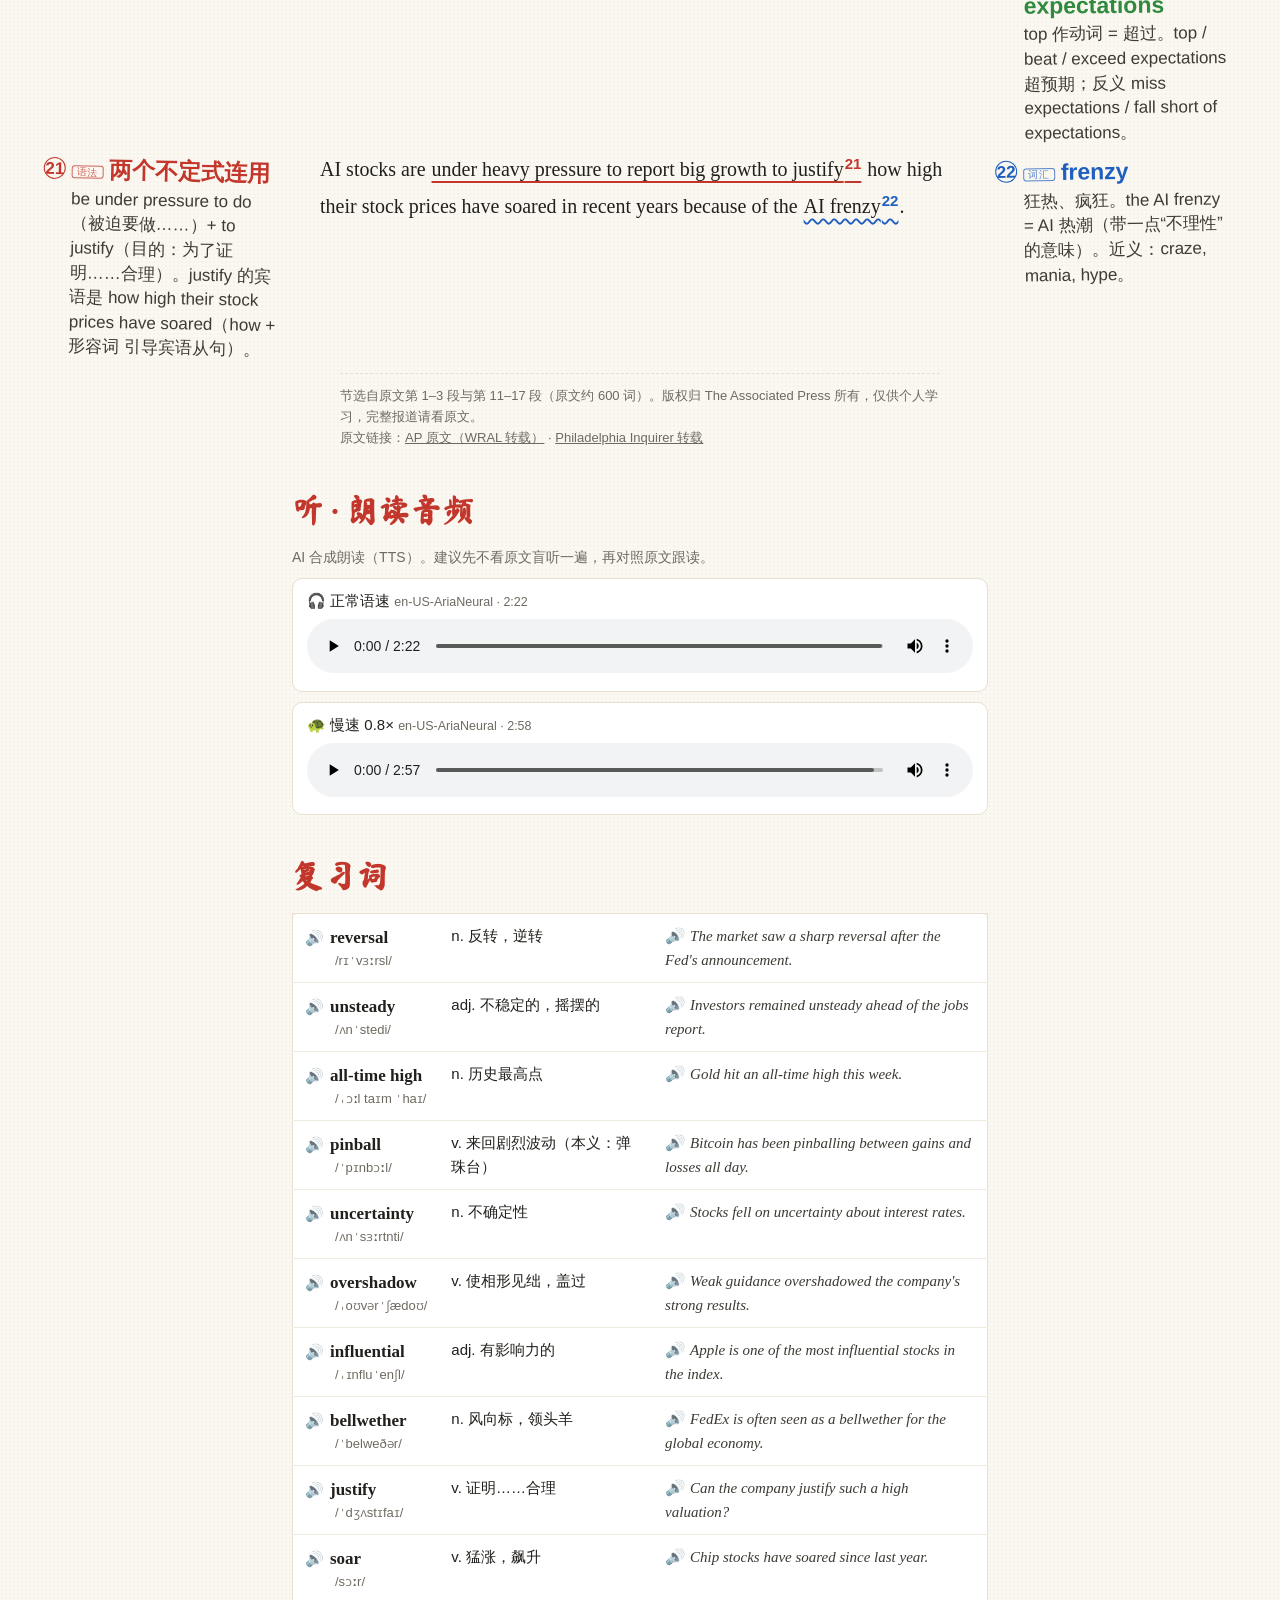
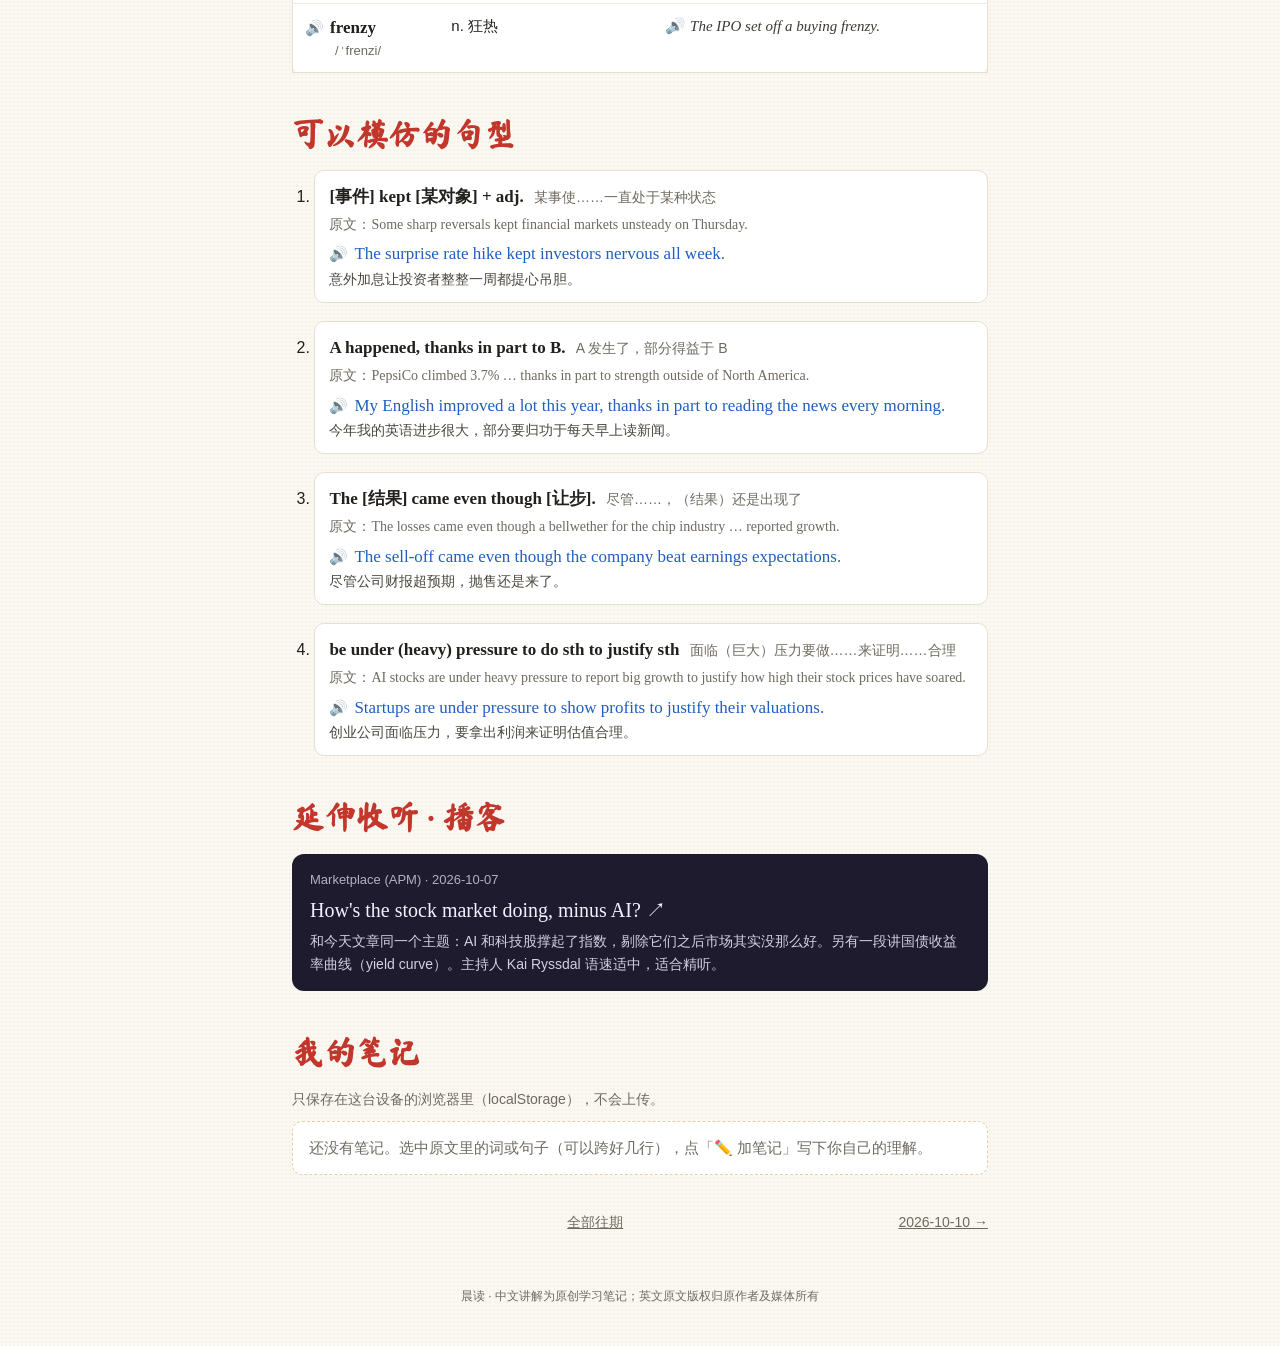
==== commit 5db95d53: "Use the body sans for margin notes instead of handwriting fonts. 批注, markers, and note hints now fol" ====
--- a/issues/2026-10-09/index.html
+++ b/issues/2026-10-09/index.html
@@ -10,7 +10,7 @@
 @font-face{font-family:"Caveat";src:url("../../assets/fonts/caveat.woff2?v=377429c706") format("woff2");font-display:swap;font-weight:400 700}
 @font-face{font-family:"ZhHand";src:url("zh-hand.woff2") format("woff2");font-display:swap}
 </style>
-<link rel="stylesheet" href="../../assets/style.css?v=ec5bc16bd4">
+<link rel="stylesheet" href="../../assets/style.css?v=6f0d1e9161">
 </head>
 <body class="issue" data-issue="2026-10-09">
 <header class="top"><a class="brand hand-zh" href="../../">晨读</a><span class="date">2026 年 10 月 9 日 · 周五</span></header>
--- a/assets/style.css
+++ b/assets/style.css
@@ -36,9 +36,9 @@
 .lg.t-grammar{border-bottom:2px solid var(--grammar)}
 .lg.t-idiom{background:var(--idiom-bg)}
 .toggle{border:1px solid var(--rule);background:#fff;border-radius:99px;padding:2px 10px;font-size:12px;color:var(--ink)}
-.mhint{display:none;font-family:var(--hand-zh);font-size:16px;color:var(--grammar)}
+.mhint{display:none;font-family:var(--sans);font-size:16px;color:var(--grammar)}
 .lg.t-user{background:var(--user-hl);border-radius:2px}
-.uhint{font-family:var(--hand-zh);font-size:16px;color:var(--user)}
+.uhint{font-family:var(--sans);font-size:16px;color:var(--user)}
 
 /* article grid: note | text | note */
 .article{max-width:1240px;margin:8px auto 0;padding:0 20px}
@@ -50,7 +50,7 @@
 .gap{text-align:center;color:var(--muted);font-family:var(--serif);letter-spacing:.3em;margin:0 0 1.1em}
 
 mark.hl{background:none;color:inherit;cursor:pointer;padding:0 1px;border-radius:2px;transition:background .15s}
-mark.hl sup{font-family:var(--hand-en);font-size:15px;font-weight:700;margin-left:1px;line-height:0}
+mark.hl sup{font-family:var(--sans);font-size:15px;font-weight:700;margin-left:1px;line-height:0}
 mark.t-vocab{text-decoration:underline wavy var(--vocab);text-decoration-thickness:1.5px;text-underline-offset:5px}
 mark.t-vocab sup{color:var(--vocab)}
 mark.t-grammar{text-decoration:underline solid var(--grammar);text-decoration-thickness:2px;text-underline-offset:5px}
@@ -61,15 +61,15 @@
 mark.hl.active.t-grammar{background:var(--grammar-bg)}
 mark.hl.active.t-idiom{background:var(--idiom-bg)}
 
-.note{position:relative;max-width:300px;width:100%;font-family:var(--hand-zh);font-size:17px;line-height:1.45;
+.note{position:relative;max-width:300px;width:100%;font-family:var(--sans);font-size:17px;line-height:1.45;
   color:var(--c);transform:rotate(var(--tilt,0deg));padding:4px 6px 6px 30px;border-radius:3px;transition:background .15s,transform .15s}
 .note.t-vocab{--c:var(--vocab);--bg:var(--vocab-bg)}
 .note.t-grammar{--c:var(--grammar);--bg:var(--grammar-bg)}
 .note.t-idiom{--c:var(--idiom);--bg:rgba(47,138,62,.10)}
 .note .num{position:absolute;left:2px;top:4px;width:22px;height:22px;border:1.6px solid var(--c);border-radius:50%;
-  font-family:var(--hand-en);font-size:17px;font-weight:700;display:flex;align-items:center;justify-content:center;line-height:1}
+  font-family:var(--sans);font-size:17px;font-weight:700;display:flex;align-items:center;justify-content:center;line-height:1}
 .note .tag{font-family:var(--sans);font-size:10px;letter-spacing:.08em;opacity:.75;border:1px solid currentColor;border-radius:3px;padding:0 4px;margin-right:6px;vertical-align:2px}
-.note .nh{display:inline;font-synthesis:none;font-family:var(--hand-en);font-size:23px;font-weight:700;line-height:1.1}
+.note .nh{display:inline;font-family:var(--sans);font-size:23px;font-weight:700;line-height:1.1}
 .note .nz{margin-top:2px;color:#2f2b25;opacity:.92}
 .note .nz b{color:var(--c)}
 .note.active{background:var(--bg);transform:rotate(0deg) scale(1.02)}
@@ -92,7 +92,7 @@
   font-size:16px;padding:11px 22px;box-shadow:0 8px 24px -6px rgba(90,45,0,.6),0 0 0 3px rgba(255,255,255,.85)}
 .un-editor{position:absolute;z-index:60;background:#fffdf6;border:1px solid #ecd9b8;border-radius:12px;padding:10px 12px 10px;
   box-shadow:0 14px 34px -14px rgba(60,35,5,.45)}
-.ue-h{font-family:var(--hand-zh);font-size:18px;color:var(--user);line-height:1.2}
+.ue-h{font-family:var(--sans);font-size:18px;color:var(--user);line-height:1.2}
 .ue-q{font-family:var(--serif);font-style:italic;font-size:14px;line-height:1.45;color:var(--muted);border-left:3px solid var(--user-hl-on);
   padding-left:8px;margin:4px 0 8px;max-height:4.4em;overflow:hidden}
 .un-editor textarea{display:block;width:100%;min-height:76px;resize:vertical;font:16px/1.5 var(--sans);color:var(--ink);background:#fff;
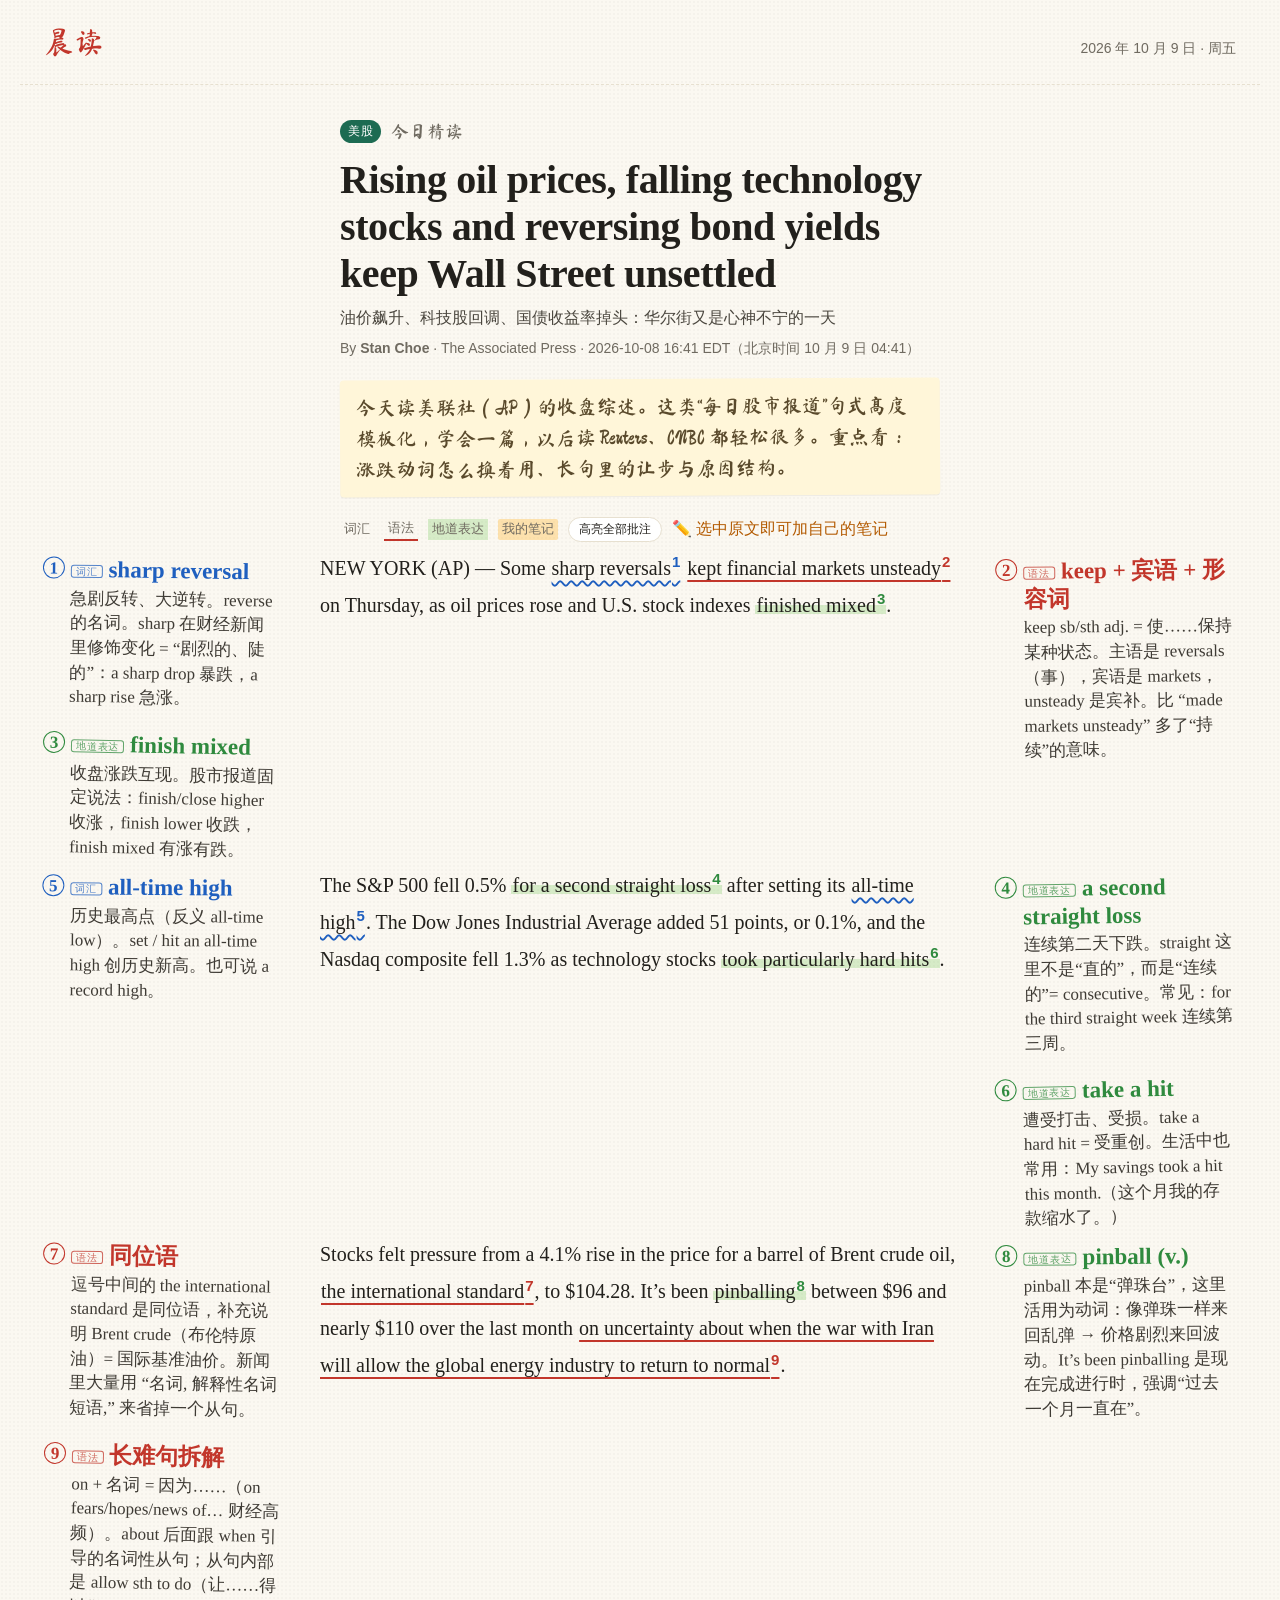
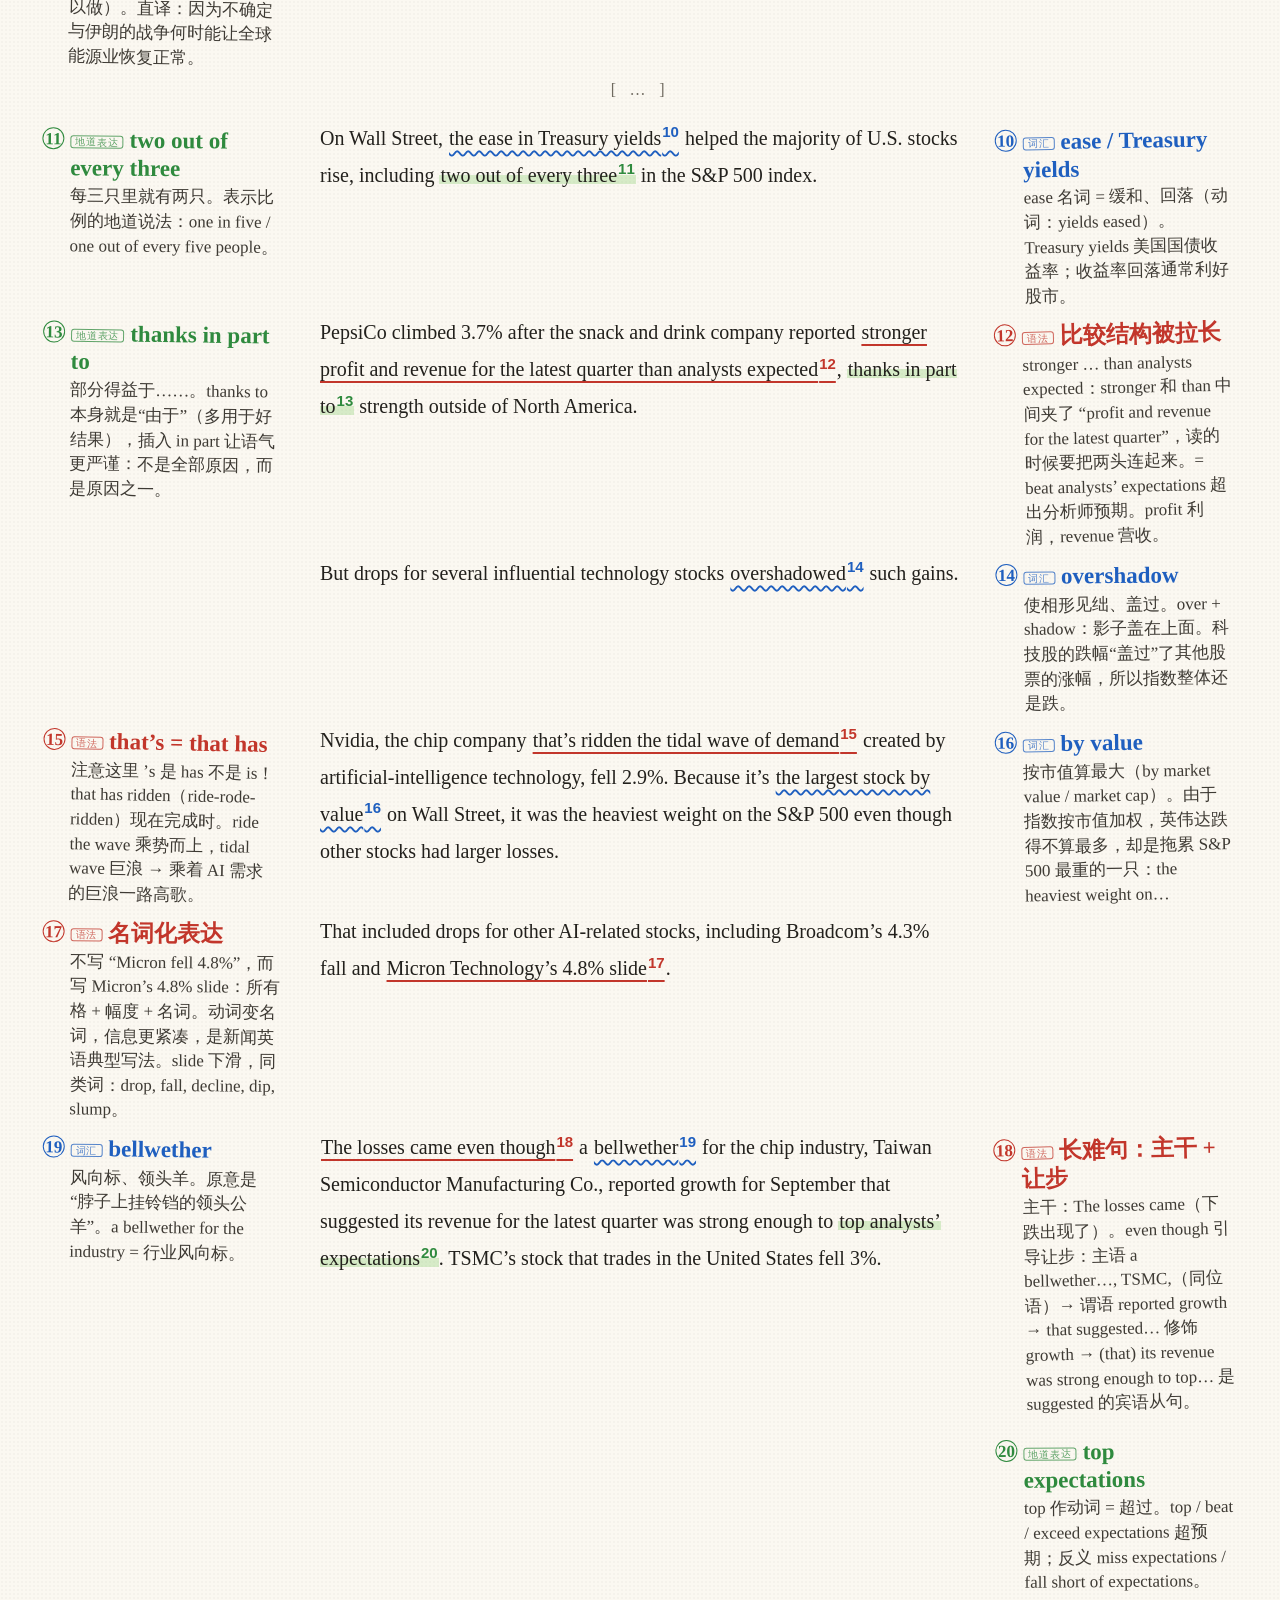
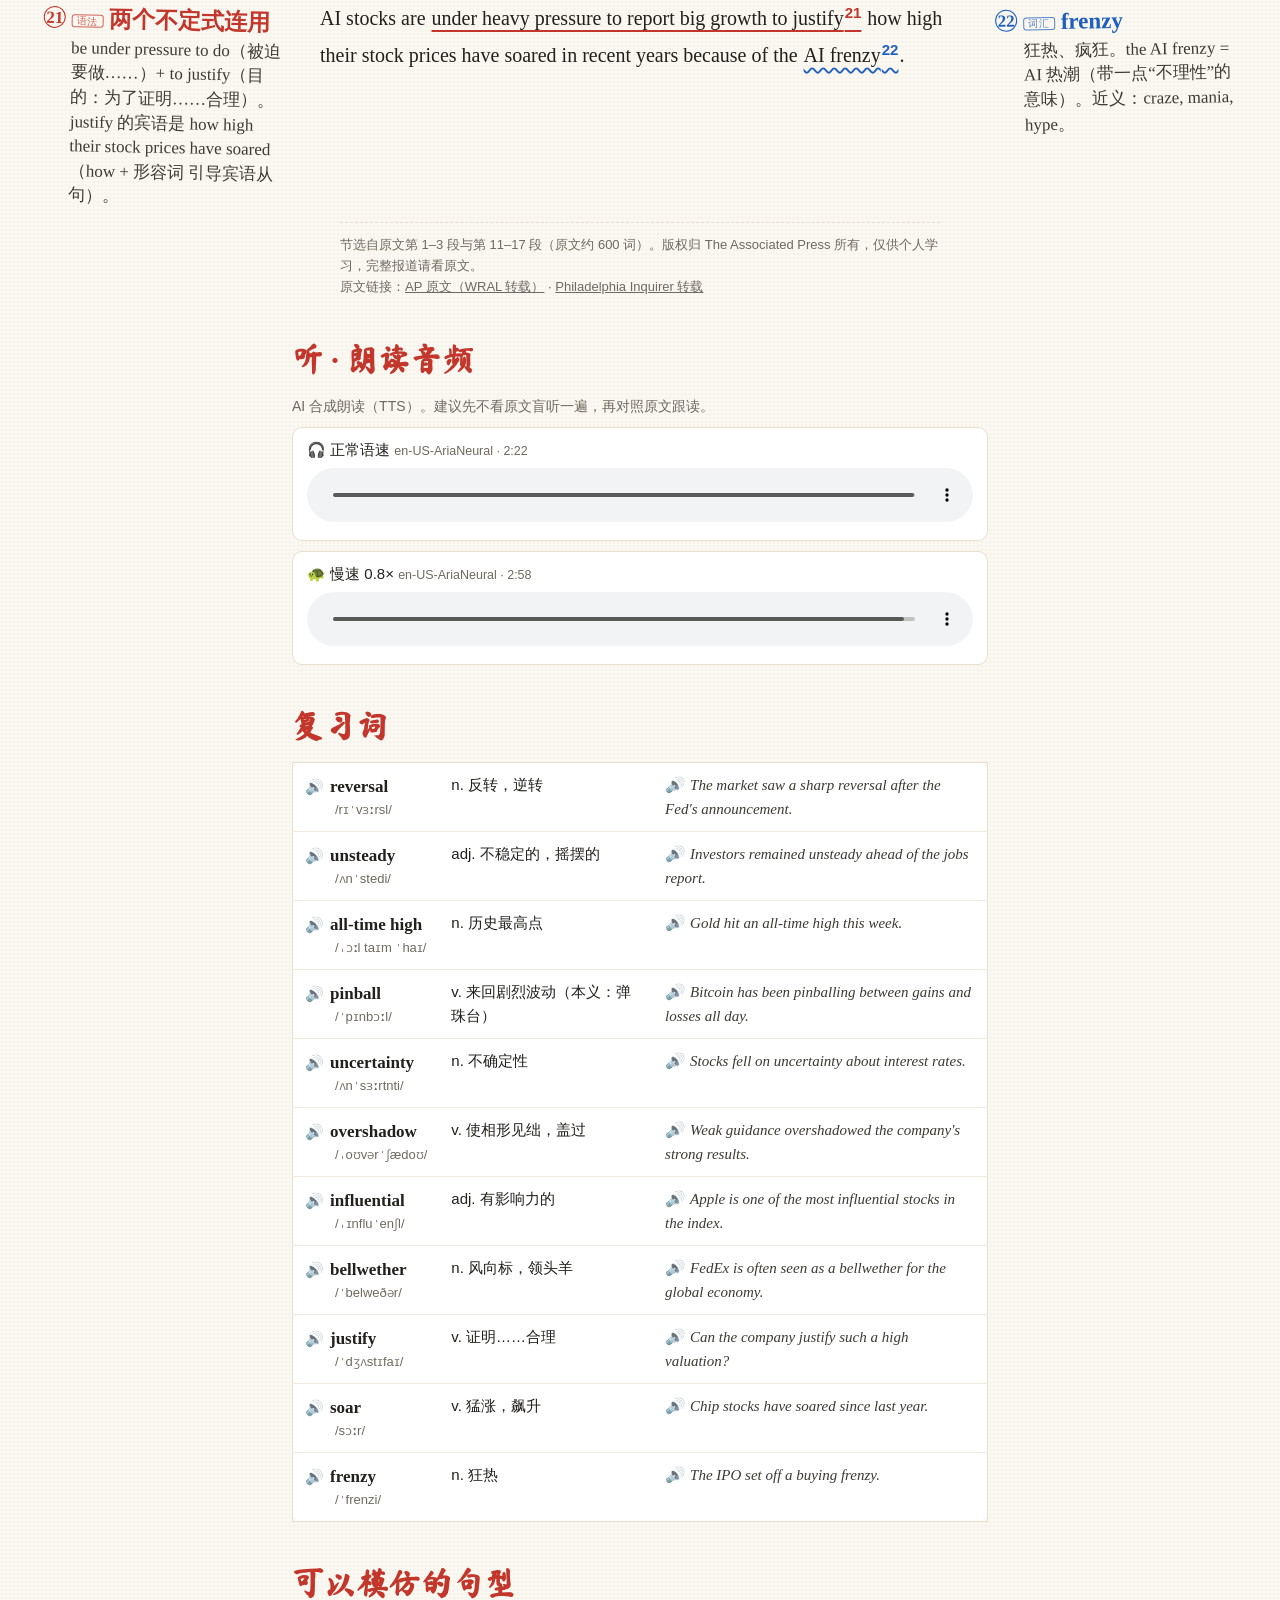
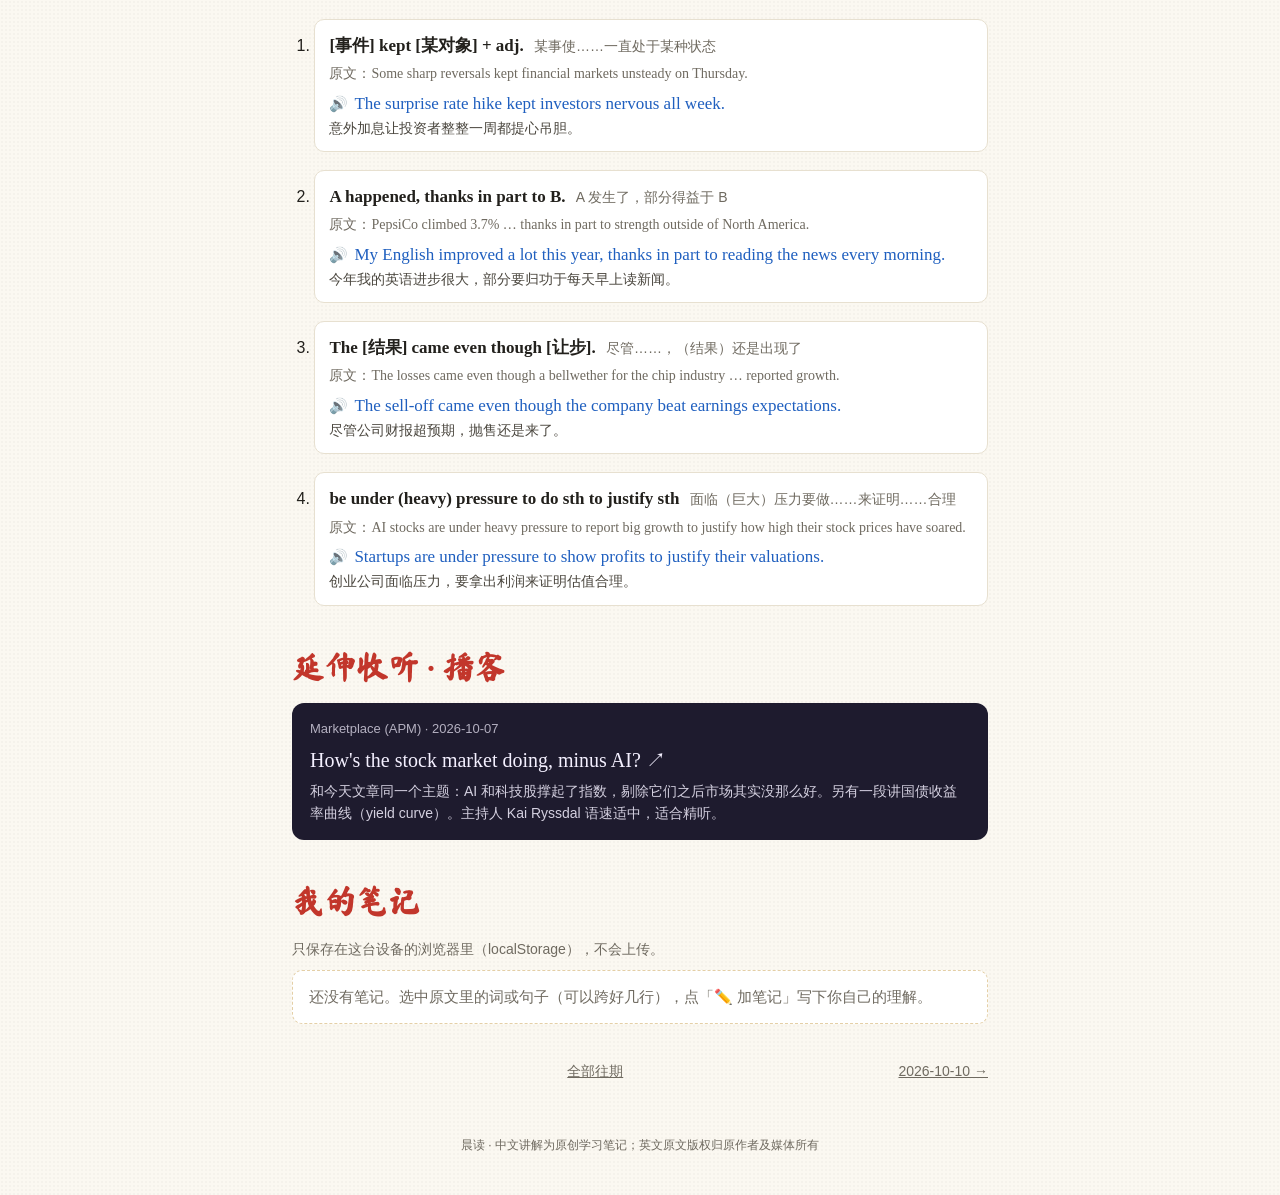
==== commit b58581ef: "Use the article body serif for margin notes. Explanation lines, heads, number badges, and tags now f" ====
--- a/issues/2026-10-09/index.html
+++ b/issues/2026-10-09/index.html
@@ -10,7 +10,7 @@
 @font-face{font-family:"Caveat";src:url("../../assets/fonts/caveat.woff2?v=377429c706") format("woff2");font-display:swap;font-weight:400 700}
 @font-face{font-family:"ZhHand";src:url("zh-hand.woff2") format("woff2");font-display:swap}
 </style>
-<link rel="stylesheet" href="../../assets/style.css?v=6f0d1e9161">
+<link rel="stylesheet" href="../../assets/style.css?v=9d7e48b137">
 </head>
 <body class="issue" data-issue="2026-10-09">
 <header class="top"><a class="brand hand-zh" href="../../">晨读</a><span class="date">2026 年 10 月 9 日 · 周五</span></header>
--- a/assets/style.css
+++ b/assets/style.css
@@ -61,15 +61,15 @@
 mark.hl.active.t-grammar{background:var(--grammar-bg)}
 mark.hl.active.t-idiom{background:var(--idiom-bg)}
 
-.note{position:relative;max-width:300px;width:100%;font-family:var(--sans);font-size:17px;line-height:1.45;
+.note{position:relative;max-width:300px;width:100%;font-family:var(--serif);font-size:17px;line-height:1.45;
   color:var(--c);transform:rotate(var(--tilt,0deg));padding:4px 6px 6px 30px;border-radius:3px;transition:background .15s,transform .15s}
 .note.t-vocab{--c:var(--vocab);--bg:var(--vocab-bg)}
 .note.t-grammar{--c:var(--grammar);--bg:var(--grammar-bg)}
 .note.t-idiom{--c:var(--idiom);--bg:rgba(47,138,62,.10)}
 .note .num{position:absolute;left:2px;top:4px;width:22px;height:22px;border:1.6px solid var(--c);border-radius:50%;
-  font-family:var(--sans);font-size:17px;font-weight:700;display:flex;align-items:center;justify-content:center;line-height:1}
-.note .tag{font-family:var(--sans);font-size:10px;letter-spacing:.08em;opacity:.75;border:1px solid currentColor;border-radius:3px;padding:0 4px;margin-right:6px;vertical-align:2px}
-.note .nh{display:inline;font-family:var(--sans);font-size:23px;font-weight:700;line-height:1.1}
+  font-family:var(--serif);font-size:17px;font-weight:700;display:flex;align-items:center;justify-content:center;line-height:1}
+.note .tag{font-family:var(--serif);font-size:10px;letter-spacing:.08em;opacity:.75;border:1px solid currentColor;border-radius:3px;padding:0 4px;margin-right:6px;vertical-align:2px}
+.note .nh{display:inline;font-family:var(--serif);font-size:23px;font-weight:700;line-height:1.1}
 .note .nz{margin-top:2px;color:#2f2b25;opacity:.92}
 .note .nz b{color:var(--c)}
 .note.active{background:var(--bg);transform:rotate(0deg) scale(1.02)}
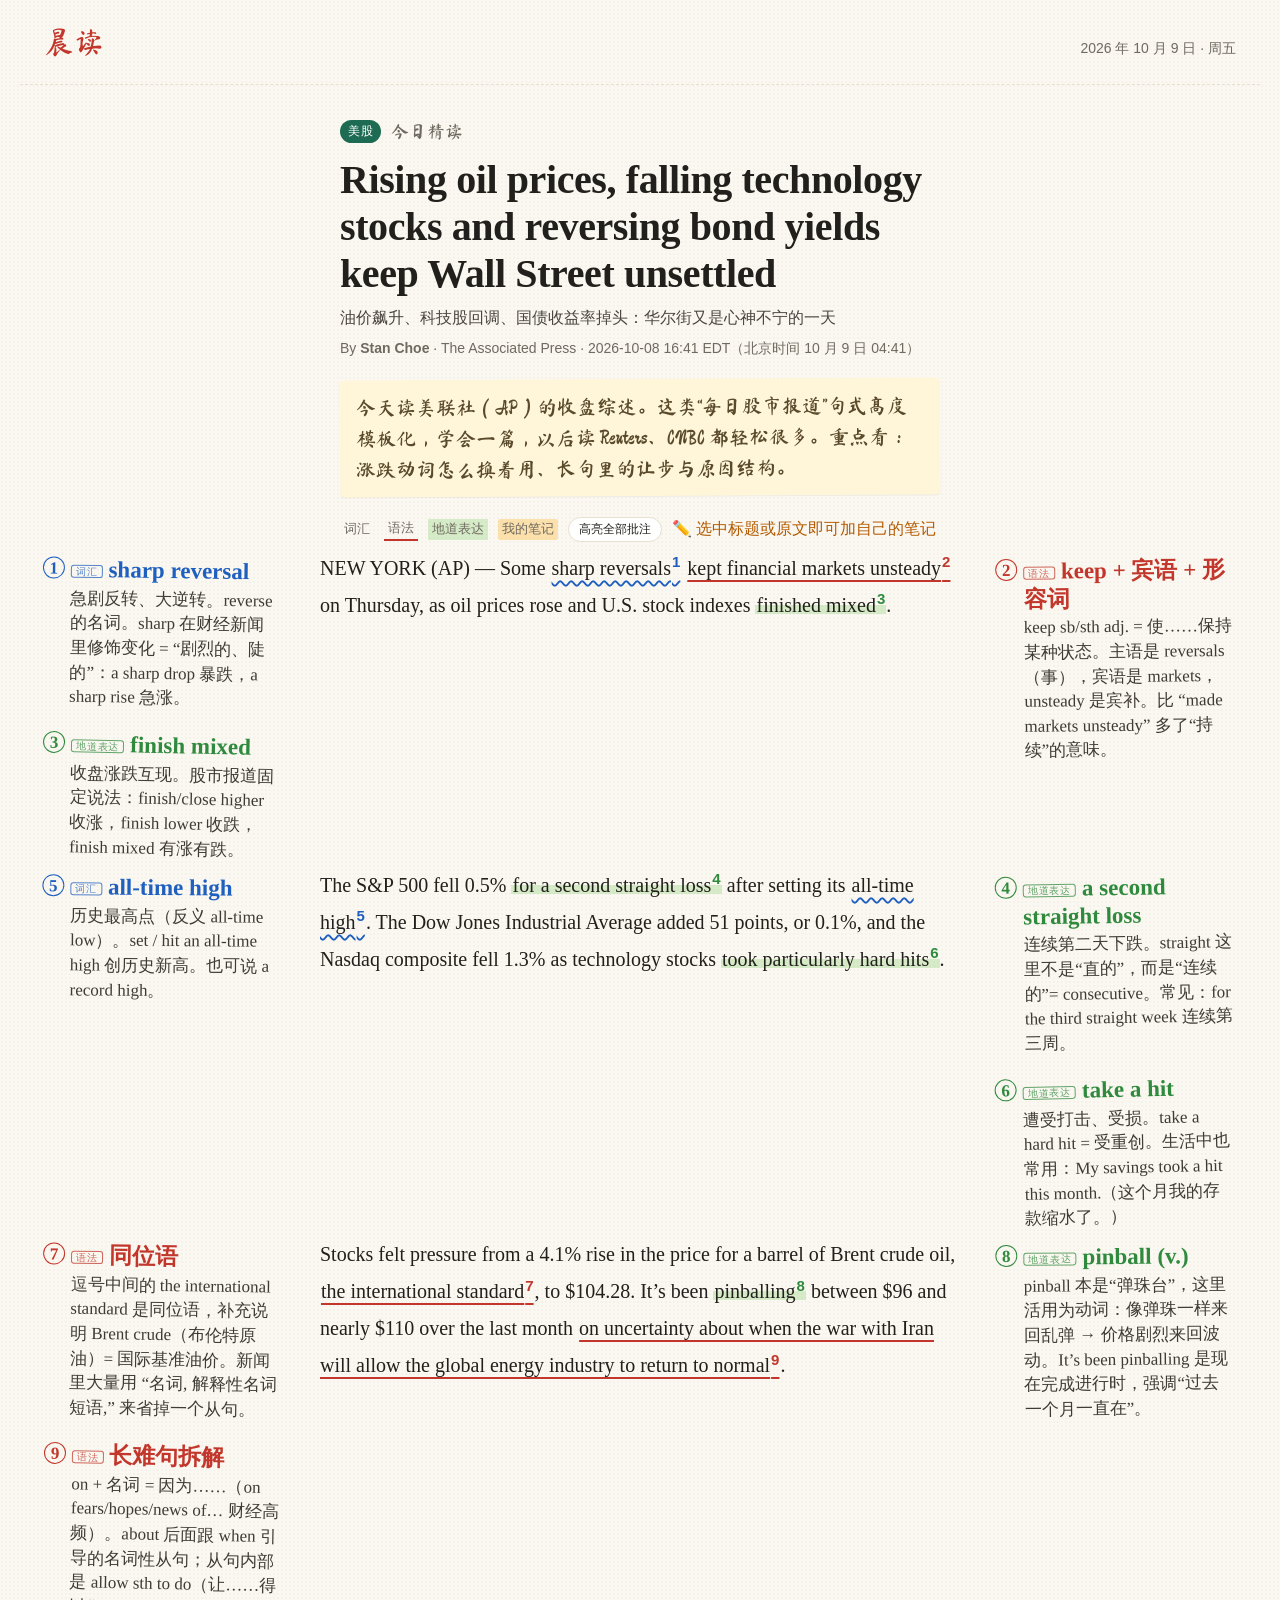
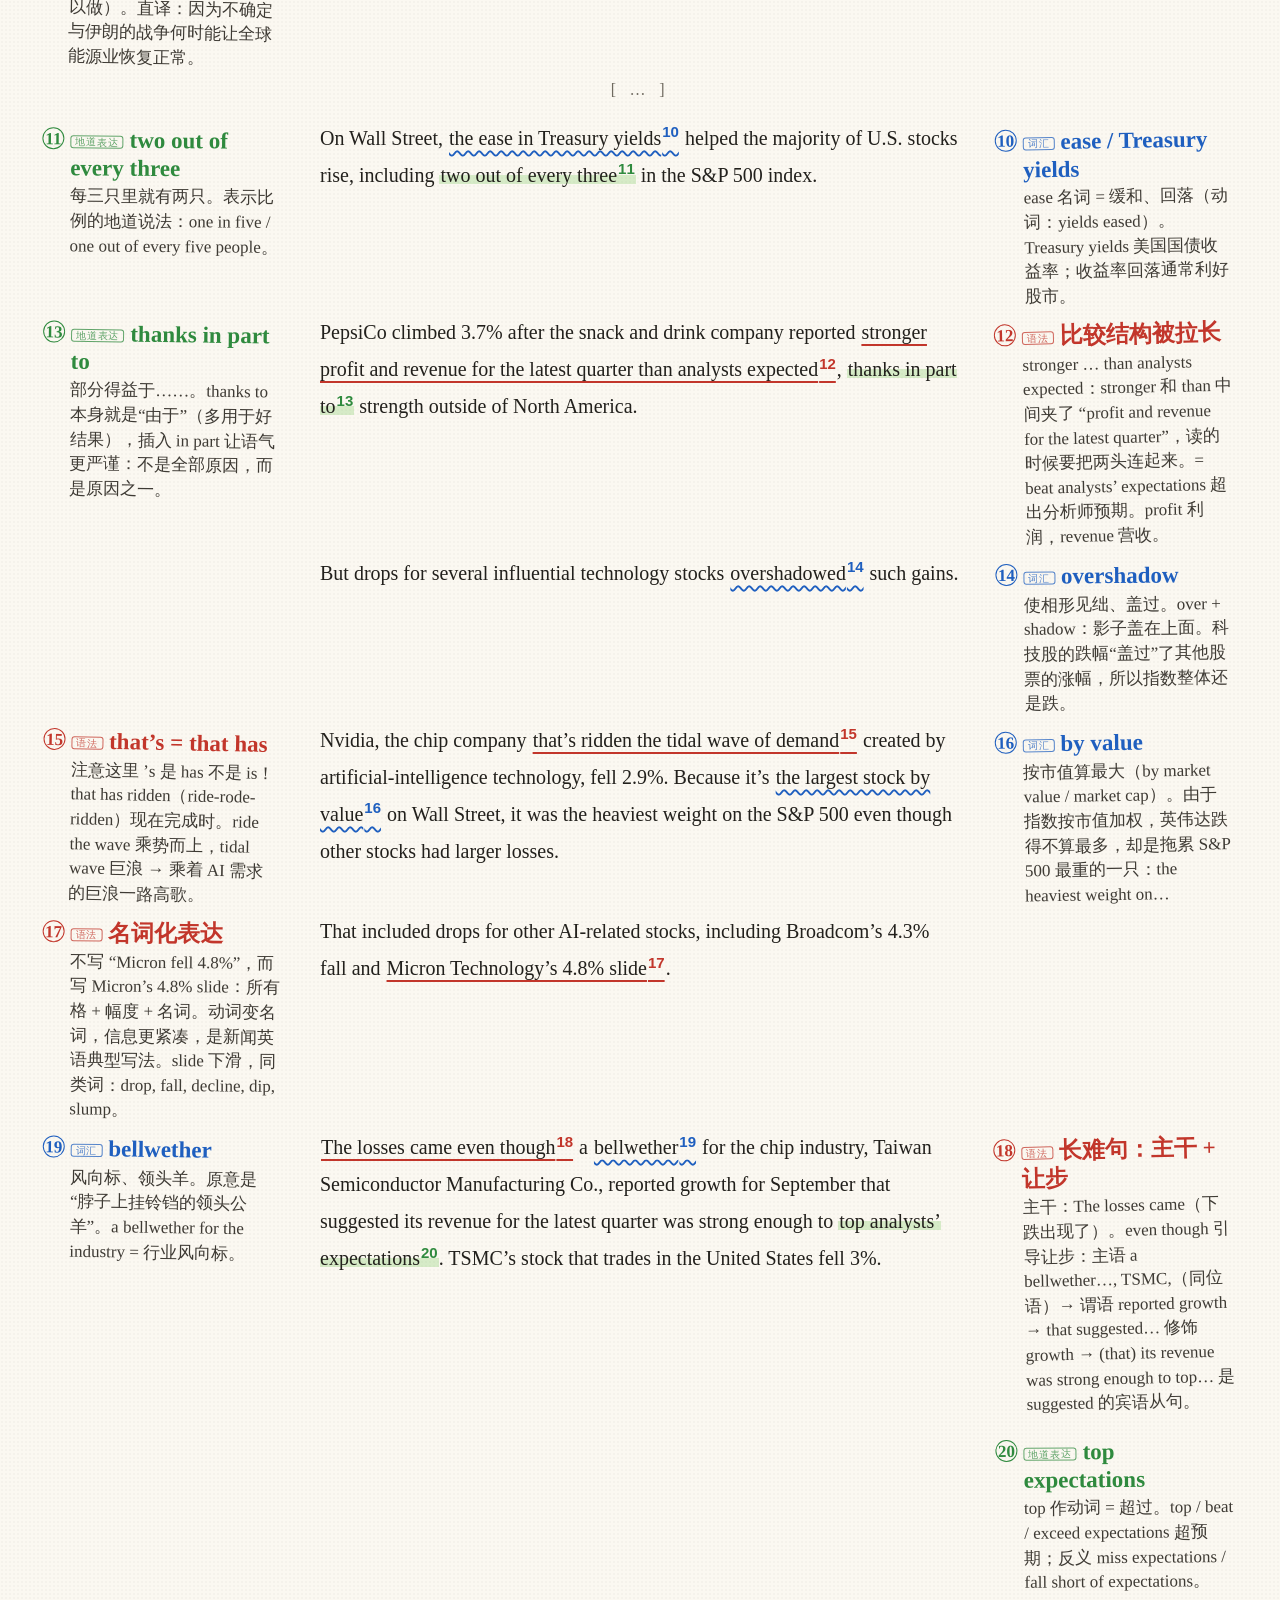
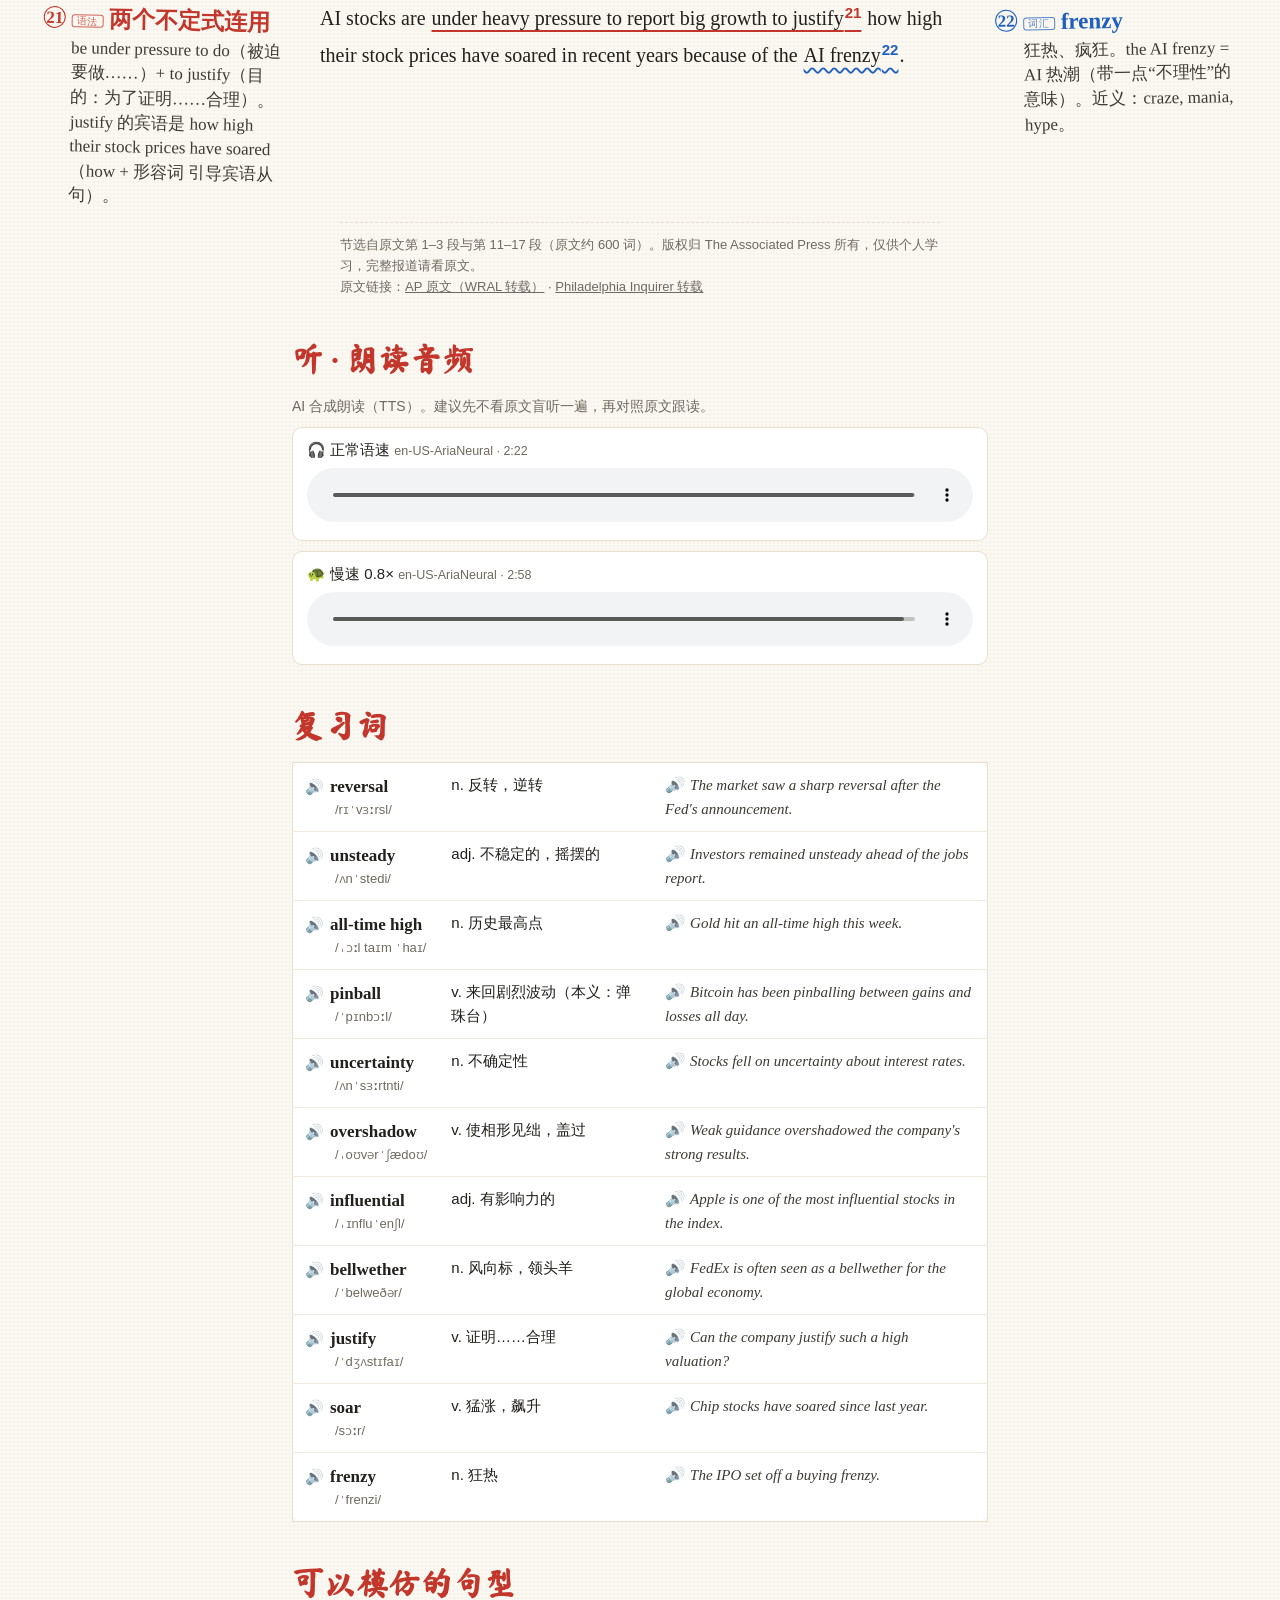
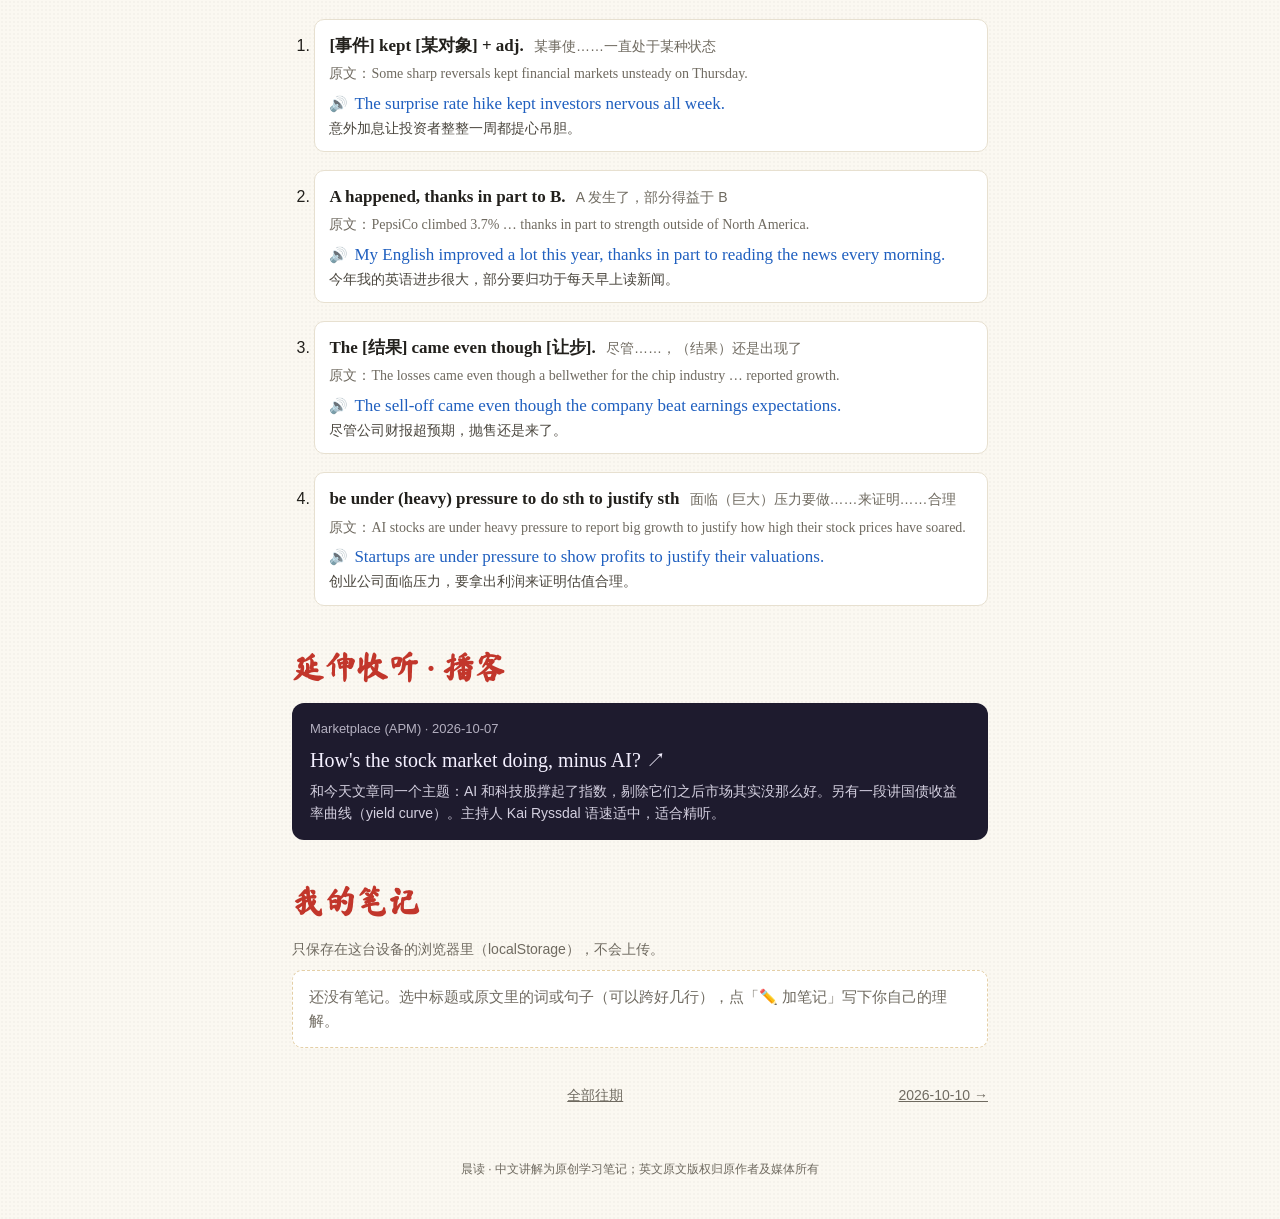
==== commit f0726eea: "Let readers attach notes to the issue title. Selecting the English title or the Chinese subtitle use" ====
--- a/issues/2026-10-09/index.html
+++ b/issues/2026-10-09/index.html
@@ -10,7 +10,7 @@
 @font-face{font-family:"Caveat";src:url("../../assets/fonts/caveat.woff2?v=377429c706") format("woff2");font-display:swap;font-weight:400 700}
 @font-face{font-family:"ZhHand";src:url("zh-hand.woff2") format("woff2");font-display:swap}
 </style>
-<link rel="stylesheet" href="../../assets/style.css?v=9d7e48b137">
+<link rel="stylesheet" href="../../assets/style.css?v=c1061a4a63">
 </head>
 <body class="issue" data-issue="2026-10-09">
 <header class="top"><a class="brand hand-zh" href="../../">晨读</a><span class="date">2026 年 10 月 9 日 · 周五</span></header>
@@ -21,7 +21,7 @@
 <p class="zh-title">油价飙升、科技股回调、国债收益率掉头：华尔街又是心神不宁的一天</p>
 <p class="byline">By <b>Stan Choe</b> · The Associated Press · 2026-10-08 16:41 EDT（北京时间 10 月 9 日 04:41）</p>
 <p class="lead hand-zh">今天读美联社（AP）的收盘综述。这类“每日股市报道”句式高度模板化，学会一篇，以后读 Reuters、CNBC 都轻松很多。重点看：涨跌动词怎么换着用、长句里的让步与原因结构。</p>
-<div class="legend"><span class="lg t-vocab">词汇</span><span class="lg t-grammar">语法</span><span class="lg t-idiom">地道表达</span><span class="lg t-user">我的笔记</span><button id="toggle-all" class="toggle">展开全部笔记</button><span class="mhint">👆 点彩色划线看笔记</span><span class="uhint">✏️ 选中原文即可加自己的笔记</span></div>
+<div class="legend"><span class="lg t-vocab">词汇</span><span class="lg t-grammar">语法</span><span class="lg t-idiom">地道表达</span><span class="lg t-user">我的笔记</span><button id="toggle-all" class="toggle">展开全部笔记</button><span class="mhint">👆 点彩色划线看笔记</span><span class="uhint">✏️ 选中标题或原文即可加自己的笔记</span></div>
 </div>
 <article class="article">
 <div class="row"><p class="para">NEW YORK (AP) — Some <mark class="hl t-vocab" data-n="1" tabindex="0" role="button" aria-controls="note-1">sharp reversals<sup>1</sup></mark> <mark class="hl t-grammar" data-n="2" tabindex="0" role="button" aria-controls="note-2">kept financial markets unsteady<sup>2</sup></mark> on Thursday, as oil prices rose and U.S. stock indexes <mark class="hl t-idiom" data-n="3" tabindex="0" role="button" aria-controls="note-3">finished mixed<sup>3</sup></mark>.</p><aside class="side left"><div class="note t-vocab" id="note-1" data-n="1" style="--tilt:0.8deg"><span class="num">1</span><span class="tag">词汇</span><div class="nh">sharp reversal</div><div class="nz">急剧反转、大逆转。reverse 的名词。sharp 在财经新闻里修饰变化 = “剧烈的、陡的”：a sharp drop 暴跌，a sharp rise 急涨。</div></div><div class="note t-idiom" id="note-3" data-n="3" style="--tilt:1.1deg"><span class="num">3</span><span class="tag">地道表达</span><div class="nh">finish mixed</div><div class="nz">收盘涨跌互现。股市报道固定说法：finish/close higher 收涨，finish lower 收跌，finish mixed 有涨有跌。</div></div></aside><aside class="side right"><div class="note t-grammar" id="note-2" data-n="2" style="--tilt:-0.5deg"><span class="num">2</span><span class="tag">语法</span><div class="nh">keep + 宾语 + 形容词</div><div class="nz">keep sb/sth adj. = 使……保持某种状态。主语是 reversals（事），宾语是 markets，unsteady 是宾补。比 “made markets unsteady” 多了“持续”的意味。</div></div></aside></div><div class="row"><p class="para">The S&amp;P 500 fell 0.5% <mark class="hl t-idiom" data-n="4" tabindex="0" role="button" aria-controls="note-4">for a second straight loss<sup>4</sup></mark> after setting its <mark class="hl t-vocab" data-n="5" tabindex="0" role="button" aria-controls="note-5">all-time high<sup>5</sup></mark>. The Dow Jones Industrial Average added 51 points, or 0.1%, and the Nasdaq composite fell 1.3% as technology stocks <mark class="hl t-idiom" data-n="6" tabindex="0" role="button" aria-controls="note-6">took particularly hard hits<sup>6</sup></mark>.</p><aside class="side left"><div class="note t-vocab" id="note-5" data-n="5" style="--tilt:0.4deg"><span class="num">5</span><span class="tag">词汇</span><div class="nh">all-time high</div><div class="nz">历史最高点（反义 all-time low）。set / hit an all-time high 创历史新高。也可说 a record high。</div></div></aside><aside class="side right"><div class="note t-idiom" id="note-4" data-n="4" style="--tilt:-0.9deg"><span class="num">4</span><span class="tag">地道表达</span><div class="nh">a second straight loss</div><div class="nz">连续第二天下跌。straight 这里不是“直的”，而是“连续的”= consecutive。常见：for the third straight week 连续第三周。</div></div><div class="note t-idiom" id="note-6" data-n="6" style="--tilt:-1.2deg"><span class="num">6</span><span class="tag">地道表达</span><div class="nh">take a hit</div><div class="nz">遭受打击、受损。take a hard hit = 受重创。生活中也常用：My savings took a hit this month.（这个月我的存款缩水了。）</div></div></aside></div><div class="row"><p class="para">Stocks felt pressure from a 4.1% rise in the price for a barrel of Brent crude oil, <mark class="hl t-grammar" data-n="7" tabindex="0" role="button" aria-controls="note-7">the international standard<sup>7</sup></mark>, to $104.28. It’s been <mark class="hl t-idiom" data-n="8" tabindex="0" role="button" aria-controls="note-8">pinballing<sup>8</sup></mark> between $96 and nearly $110 over the last month <mark class="hl t-grammar" data-n="9" tabindex="0" role="button" aria-controls="note-9">on uncertainty about when the war with Iran will allow the global energy industry to return to normal<sup>9</sup></mark>.</p><aside class="side left"><div class="note t-grammar" id="note-7" data-n="7" style="--tilt:0.8deg"><span class="num">7</span><span class="tag">语法</span><div class="nh">同位语</div><div class="nz">逗号中间的 the international standard 是同位语，补充说明 Brent crude（布伦特原油）= 国际基准油价。新闻里大量用 “名词, 解释性名词短语,” 来省掉一个从句。</div></div><div class="note t-grammar" id="note-9" data-n="9" style="--tilt:1.1deg"><span class="num">9</span><span class="tag">语法</span><div class="nh">长难句拆解</div><div class="nz">on + 名词 = 因为……（on fears/hopes/news of… 财经高频）。about 后面跟 when 引导的名词性从句；从句内部是 allow sth to do（让……得以做）。直译：因为不确定与伊朗的战争何时能让全球能源业恢复正常。</div></div></aside><aside class="side right"><div class="note t-idiom" id="note-8" data-n="8" style="--tilt:-0.5deg"><span class="num">8</span><span class="tag">地道表达</span><div class="nh">pinball (v.)</div><div class="nz">pinball 本是“弹珠台”，这里活用为动词：像弹珠一样来回乱弹 → 价格剧烈来回波动。It’s been pinballing 是现在完成进行时，强调“过去一个月一直在”。</div></div></aside></div><div class="gap" title="中间段落省略">[ … ]</div><div class="row"><p class="para">On Wall Street, <mark class="hl t-vocab" data-n="10" tabindex="0" role="button" aria-controls="note-10">the ease in Treasury yields<sup>10</sup></mark> helped the majority of U.S. stocks rise, including <mark class="hl t-idiom" data-n="11" tabindex="0" role="button" aria-controls="note-11">two out of every three<sup>11</sup></mark> in the S&amp;P 500 index.</p><aside class="side left"><div class="note t-idiom" id="note-11" data-n="11" style="--tilt:0.4deg"><span class="num">11</span><span class="tag">地道表达</span><div class="nh">two out of every three</div><div class="nz">每三只里就有两只。表示比例的地道说法：one in five / one out of every five people。</div></div></aside><aside class="side right"><div class="note t-vocab" id="note-10" data-n="10" style="--tilt:-0.9deg"><span class="num">10</span><span class="tag">词汇</span><div class="nh">ease / Treasury yields</div><div class="nz">ease 名词 = 缓和、回落（动词：yields eased）。Treasury yields 美国国债收益率；收益率回落通常利好股市。</div></div></aside></div><div class="row"><p class="para">PepsiCo climbed 3.7% after the snack and drink company reported <mark class="hl t-grammar" data-n="12" tabindex="0" role="button" aria-controls="note-12">stronger profit and revenue for the latest quarter than analysts expected<sup>12</sup></mark>, <mark class="hl t-idiom" data-n="13" tabindex="0" role="button" aria-controls="note-13">thanks in part to<sup>13</sup></mark> strength outside of North America.</p><aside class="side left"><div class="note t-idiom" id="note-13" data-n="13" style="--tilt:0.8deg"><span class="num">13</span><span class="tag">地道表达</span><div class="nh">thanks in part to</div><div class="nz">部分得益于……。thanks to 本身就是“由于”（多用于好结果），插入 in part 让语气更严谨：不是全部原因，而是原因之一。</div></div></aside><aside class="side right"><div class="note t-grammar" id="note-12" data-n="12" style="--tilt:-1.2deg"><span class="num">12</span><span class="tag">语法</span><div class="nh">比较结构被拉长</div><div class="nz">stronger … than analysts expected：stronger 和 than 中间夹了 “profit and revenue for the latest quarter”，读的时候要把两头连起来。= beat analysts’ expectations 超出分析师预期。profit 利润，revenue 营收。</div></div></aside></div><div class="row"><p class="para">But drops for several influential technology stocks <mark class="hl t-vocab" data-n="14" tabindex="0" role="button" aria-controls="note-14">overshadowed<sup>14</sup></mark> such gains.</p><aside class="side left"></aside><aside class="side right"><div class="note t-vocab" id="note-14" data-n="14" style="--tilt:-0.5deg"><span class="num">14</span><span class="tag">词汇</span><div class="nh">overshadow</div><div class="nz">使相形见绌、盖过。over + shadow：影子盖在上面。科技股的跌幅“盖过”了其他股票的涨幅，所以指数整体还是跌。</div></div></aside></div><div class="row"><p class="para">Nvidia, the chip company <mark class="hl t-grammar" data-n="15" tabindex="0" role="button" aria-controls="note-15">that’s ridden the tidal wave of demand<sup>15</sup></mark> created by artificial-intelligence technology, fell 2.9%. Because it’s <mark class="hl t-vocab" data-n="16" tabindex="0" role="button" aria-controls="note-16">the largest stock by value<sup>16</sup></mark> on Wall Street, it was the heaviest weight on the S&amp;P 500 even though other stocks had larger losses.</p><aside class="side left"><div class="note t-grammar" id="note-15" data-n="15" style="--tilt:1.1deg"><span class="num">15</span><span class="tag">语法</span><div class="nh">that’s = that has</div><div class="nz">注意这里 ’s 是 has 不是 is！that has ridden（ride-rode-ridden）现在完成时。ride the wave 乘势而上，tidal wave 巨浪 → 乘着 AI 需求的巨浪一路高歌。</div></div></aside><aside class="side right"><div class="note t-vocab" id="note-16" data-n="16" style="--tilt:-0.9deg"><span class="num">16</span><span class="tag">词汇</span><div class="nh">by value</div><div class="nz">按市值算最大（by market value / market cap）。由于指数按市值加权，英伟达跌得不算最多，却是拖累 S&amp;P 500 最重的一只：the heaviest weight on…</div></div></aside></div><div class="row"><p class="para">That included drops for other AI-related stocks, including Broadcom’s 4.3% fall and <mark class="hl t-grammar" data-n="17" tabindex="0" role="button" aria-controls="note-17">Micron Technology’s 4.8% slide<sup>17</sup></mark>.</p><aside class="side left"><div class="note t-grammar" id="note-17" data-n="17" style="--tilt:0.4deg"><span class="num">17</span><span class="tag">语法</span><div class="nh">名词化表达</div><div class="nz">不写 “Micron fell 4.8%”，而写 Micron’s 4.8% slide：所有格 + 幅度 + 名词。动词变名词，信息更紧凑，是新闻英语典型写法。slide 下滑，同类词：drop, fall, decline, dip, slump。</div></div></aside><aside class="side right"></aside></div><div class="row"><p class="para"><mark class="hl t-grammar" data-n="18" tabindex="0" role="button" aria-controls="note-18">The losses came even though<sup>18</sup></mark> a <mark class="hl t-vocab" data-n="19" tabindex="0" role="button" aria-controls="note-19">bellwether<sup>19</sup></mark> for the chip industry, Taiwan Semiconductor Manufacturing Co., reported growth for September that suggested its revenue for the latest quarter was strong enough to <mark class="hl t-idiom" data-n="20" tabindex="0" role="button" aria-controls="note-20">top analysts’ expectations<sup>20</sup></mark>. TSMC’s stock that trades in the United States fell 3%.</p><aside class="side left"><div class="note t-vocab" id="note-19" data-n="19" style="--tilt:0.8deg"><span class="num">19</span><span class="tag">词汇</span><div class="nh">bellwether</div><div class="nz">风向标、领头羊。原意是“脖子上挂铃铛的领头公羊”。a bellwether for the industry = 行业风向标。</div></div></aside><aside class="side right"><div class="note t-grammar" id="note-18" data-n="18" style="--tilt:-1.2deg"><span class="num">18</span><span class="tag">语法</span><div class="nh">长难句：主干 + 让步</div><div class="nz">主干：The losses came（下跌出现了）。even though 引导让步：主语 a bellwether…, TSMC,（同位语）→ 谓语 reported growth → that suggested… 修饰 growth → (that) its revenue was strong enough to top… 是 suggested 的宾语从句。</div></div><div class="note t-idiom" id="note-20" data-n="20" style="--tilt:-0.5deg"><span class="num">20</span><span class="tag">地道表达</span><div class="nh">top expectations</div><div class="nz">top 作动词 = 超过。top / beat / exceed expectations 超预期；反义 miss expectations / fall short of expectations。</div></div></aside></div><div class="row"><p class="para">AI stocks are <mark class="hl t-grammar" data-n="21" tabindex="0" role="button" aria-controls="note-21">under heavy pressure to report big growth to justify<sup>21</sup></mark> how high their stock prices have soared in recent years because of the <mark class="hl t-vocab" data-n="22" tabindex="0" role="button" aria-controls="note-22">AI frenzy<sup>22</sup></mark>.</p><aside class="side left"><div class="note t-grammar" id="note-21" data-n="21" style="--tilt:1.1deg"><span class="num">21</span><span class="tag">语法</span><div class="nh">两个不定式连用</div><div class="nz">be under pressure to do（被迫要做……）+ to justify（目的：为了证明……合理）。justify 的宾语是 how high their stock prices have soared（how + 形容词 引导宾语从句）。</div></div></aside><aside class="side right"><div class="note t-vocab" id="note-22" data-n="22" style="--tilt:-0.9deg"><span class="num">22</span><span class="tag">词汇</span><div class="nh">frenzy</div><div class="nz">狂热、疯狂。the AI frenzy = AI 热潮（带一点“不理性”的意味）。近义：craze, mania, hype。</div></div></aside></div>
@@ -39,6 +39,6 @@
 </div>
 </main>
 <footer class="foot">晨读 · 中文讲解为原创学习笔记；英文原文版权归原作者及媒体所有</footer>
-<script src="../../assets/issue.js?v=230f6b84da" defer></script>
+<script src="../../assets/issue.js?v=a2996a39e7" defer></script>
 </body>
 </html>
--- a/assets/style.css
+++ b/assets/style.css
@@ -28,6 +28,10 @@
 .topic.t-stocks{background:#1d6b52}.topic.t-ai{background:#5b3fa6}
 .title{font-family:var(--serif);font-size:clamp(26px,4.2vw,40px);line-height:1.18;margin:10px 0 8px;letter-spacing:-.01em}
 .zh-title{margin:0 0 6px;color:#4a463e;font-size:16px}
+.title-notes{margin:0 0 8px}
+.title-notes:empty{display:none}
+.title-notes .note{max-width:none;width:100%;transform:none;margin:8px 0 0}
+.title-notes .note.active{transform:none}
 .byline{color:var(--muted);font-size:14px;margin:6px 0 14px}
 .lead{font-size:20px;line-height:1.55;color:#5a4a2c;background:#fff6d9;padding:12px 16px;border-radius:4px;transform:rotate(-.3deg);box-shadow:0 1px 0 rgba(0,0,0,.05)}
 .legend{display:flex;flex-wrap:wrap;gap:10px;align-items:center;font-size:13px;margin:18px 0 6px;color:var(--muted)}
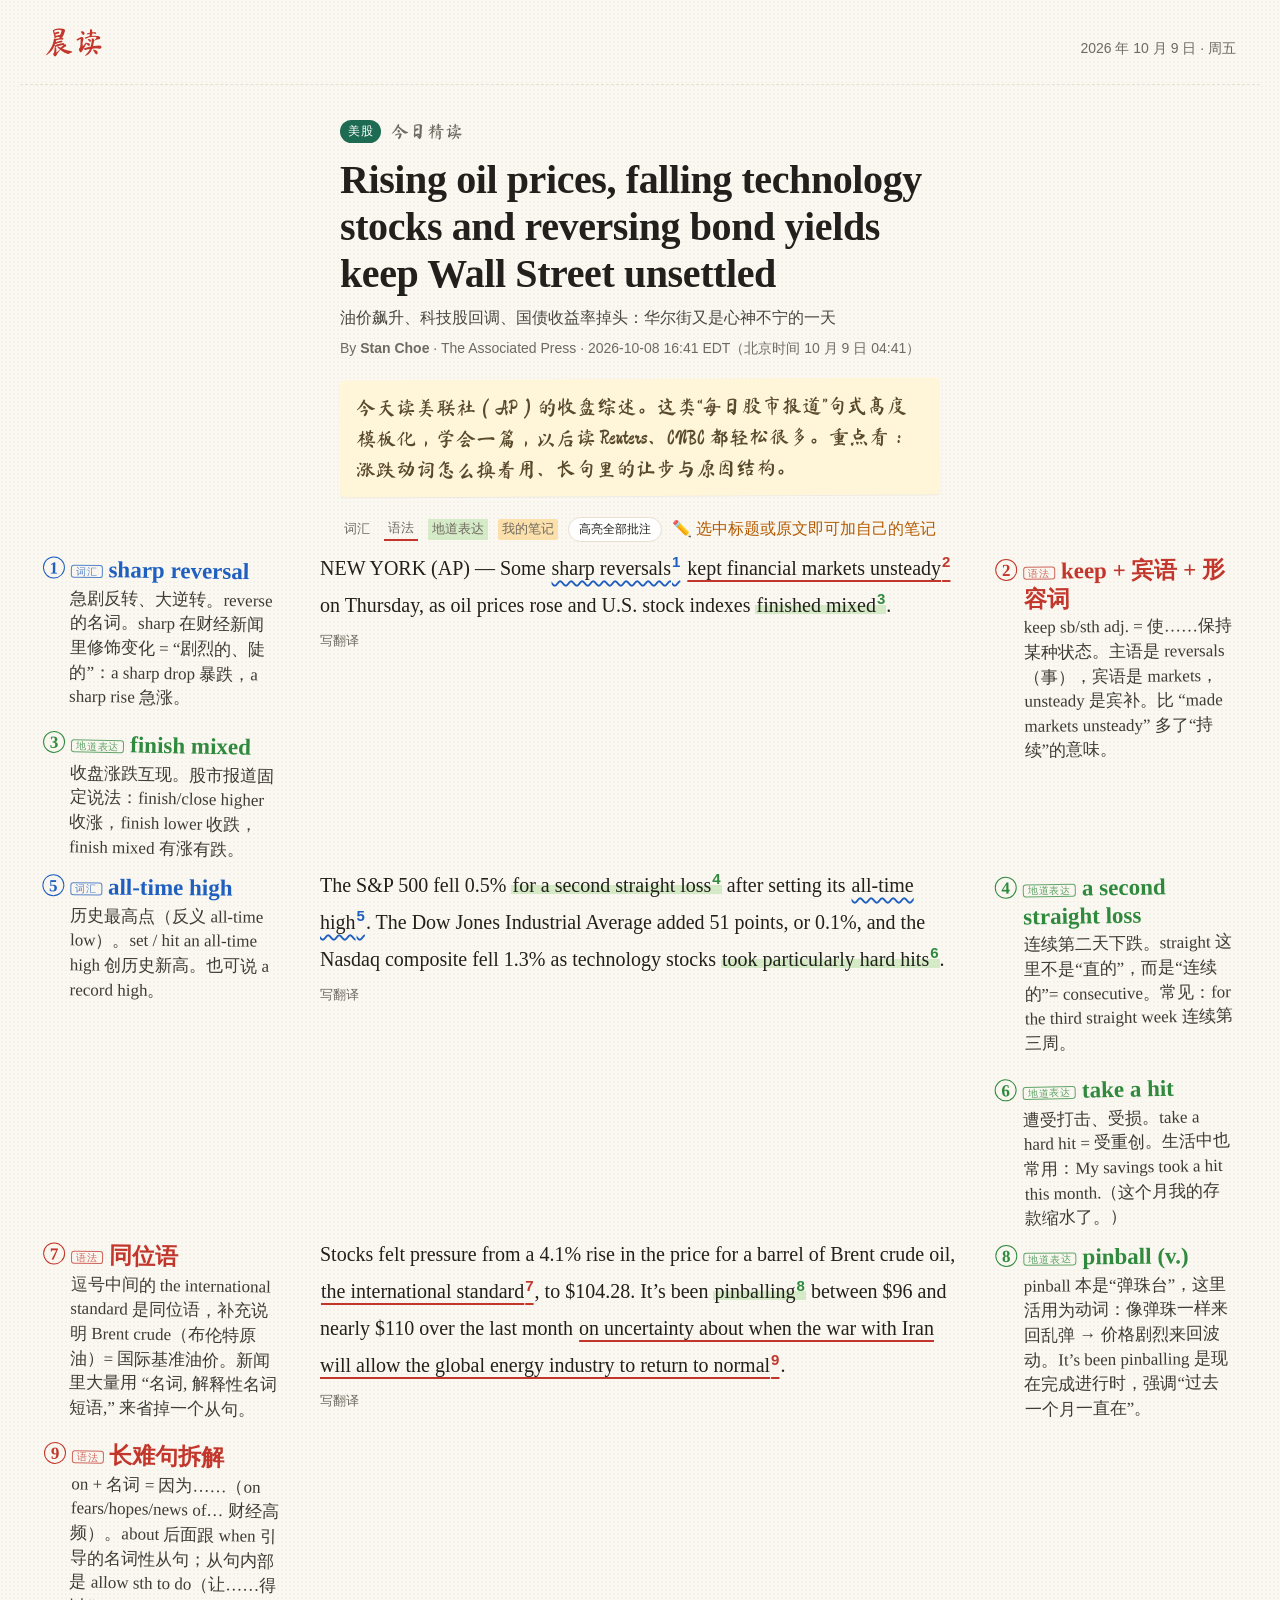
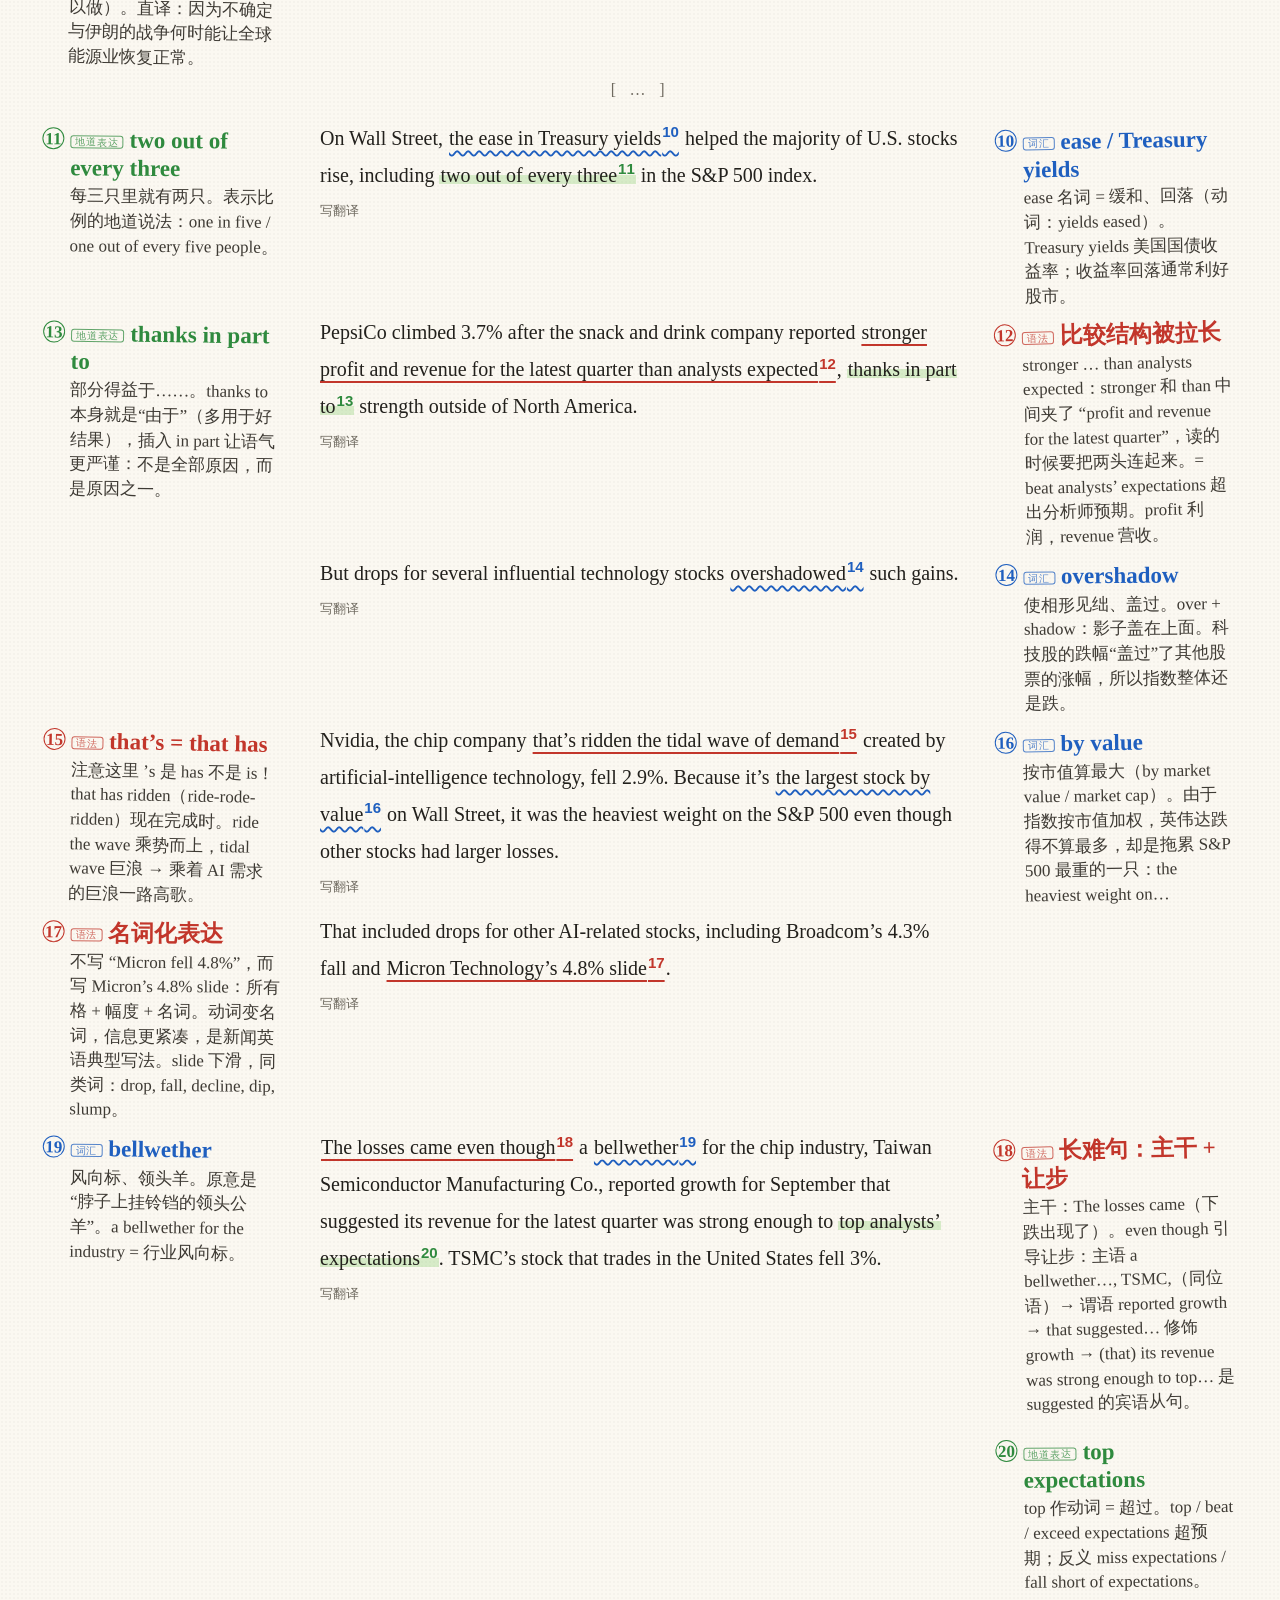
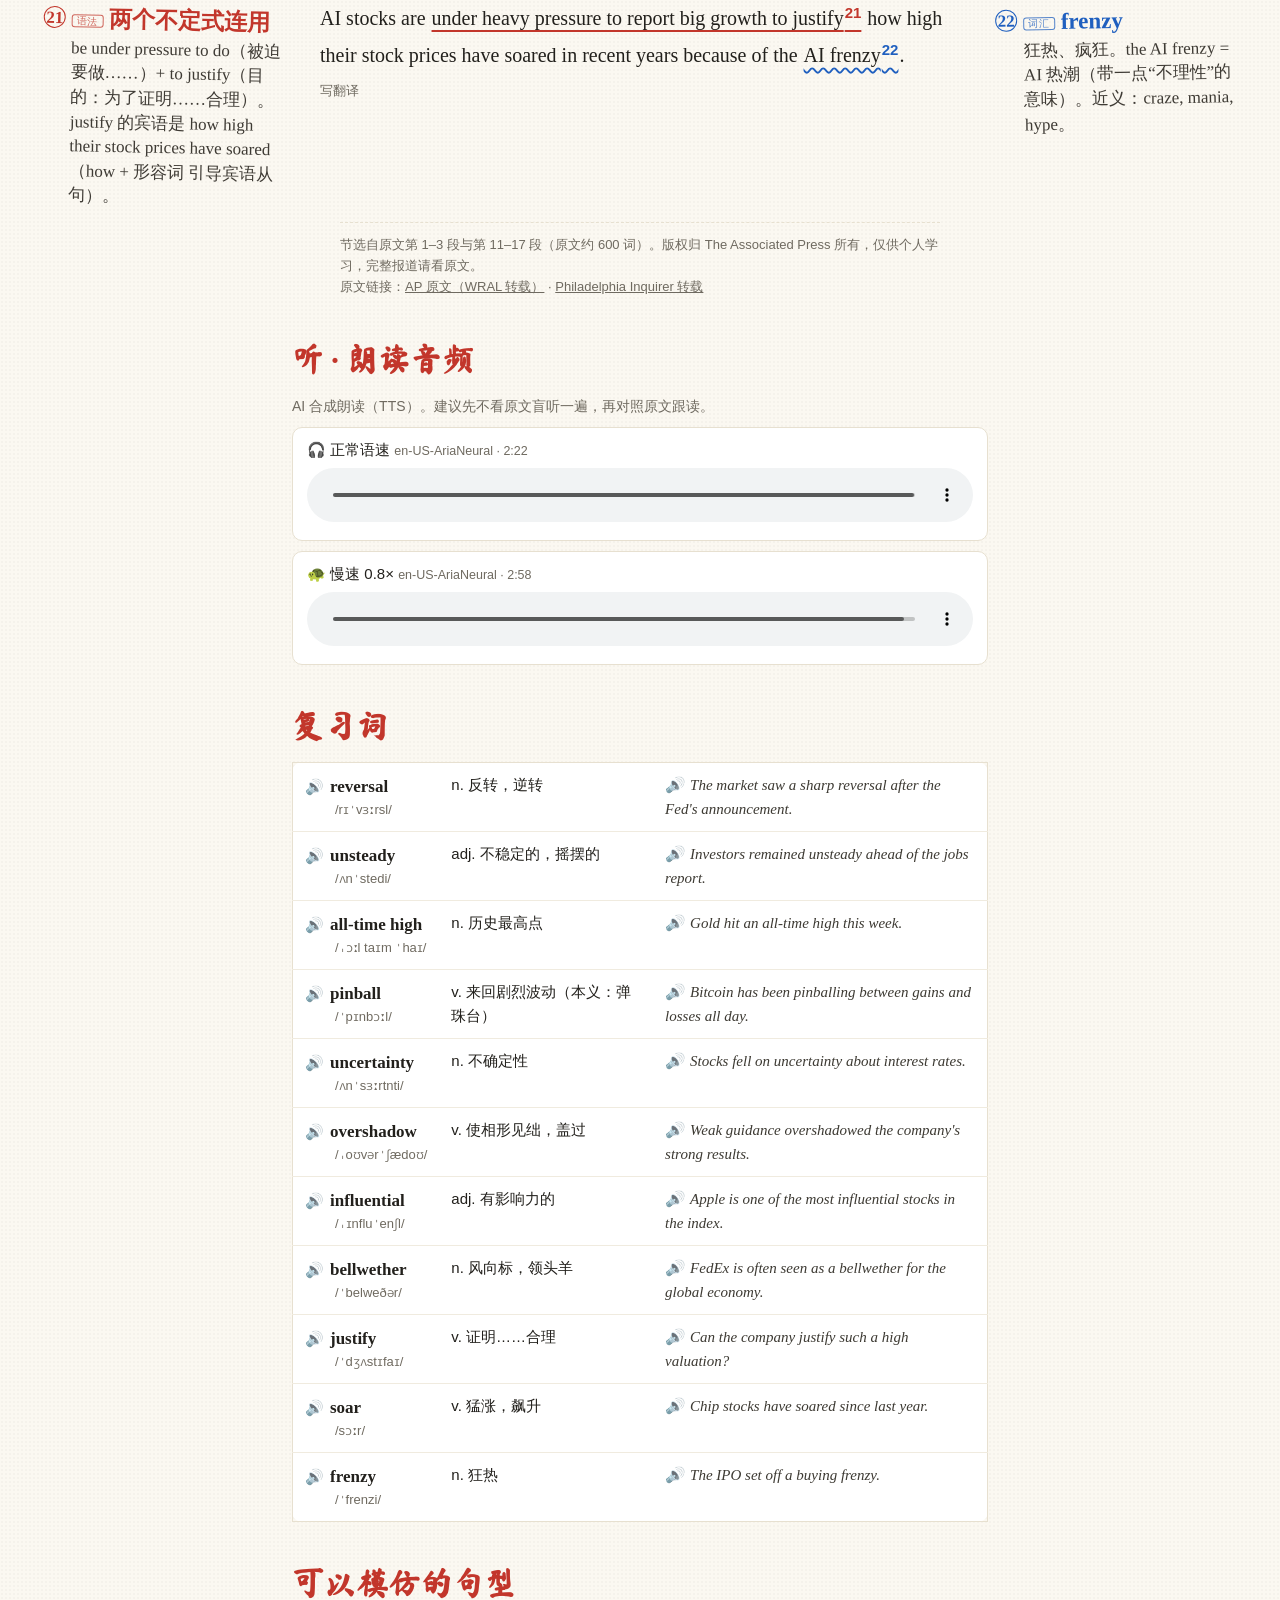
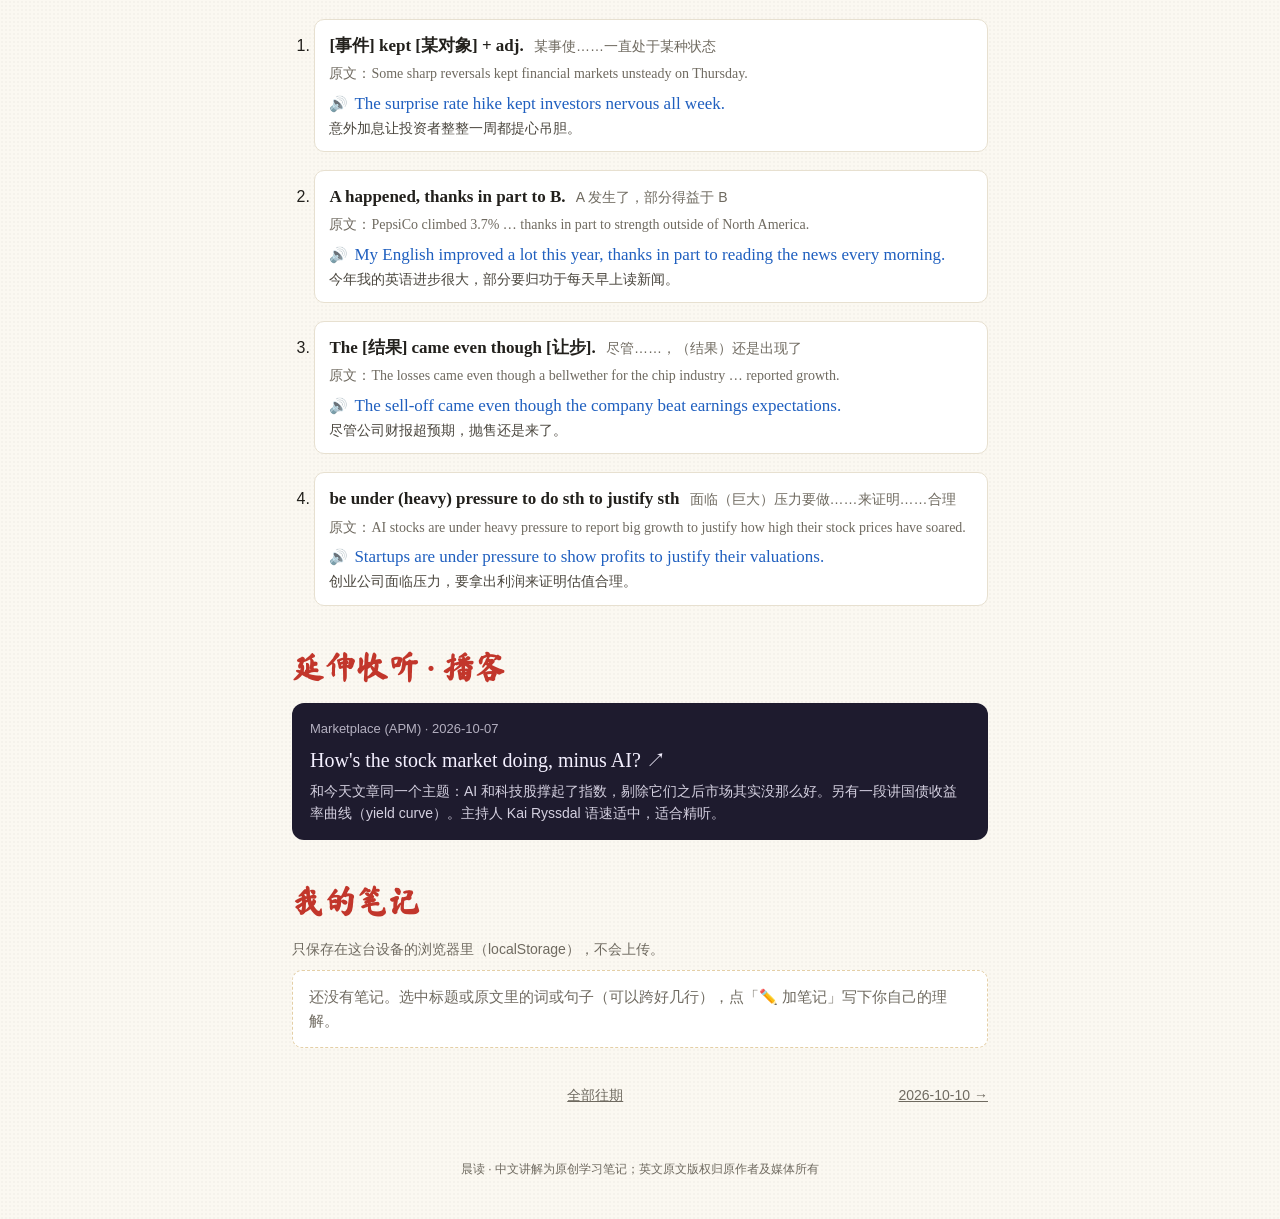
==== commit 1814544e: "Add a translation box under each English paragraph. Readers can write a Chinese translation per para" ====
--- a/issues/2026-10-09/index.html
+++ b/issues/2026-10-09/index.html
@@ -10,7 +10,7 @@
 @font-face{font-family:"Caveat";src:url("../../assets/fonts/caveat.woff2?v=377429c706") format("woff2");font-display:swap;font-weight:400 700}
 @font-face{font-family:"ZhHand";src:url("zh-hand.woff2") format("woff2");font-display:swap}
 </style>
-<link rel="stylesheet" href="../../assets/style.css?v=c1061a4a63">
+<link rel="stylesheet" href="../../assets/style.css?v=7e8c7bfaef">
 </head>
 <body class="issue" data-issue="2026-10-09">
 <header class="top"><a class="brand hand-zh" href="../../">晨读</a><span class="date">2026 年 10 月 9 日 · 周五</span></header>
@@ -39,6 +39,6 @@
 </div>
 </main>
 <footer class="foot">晨读 · 中文讲解为原创学习笔记；英文原文版权归原作者及媒体所有</footer>
-<script src="../../assets/issue.js?v=a2996a39e7" defer></script>
+<script src="../../assets/issue.js?v=b09e3efc25" defer></script>
 </body>
 </html>
--- a/assets/style.css
+++ b/assets/style.css
@@ -48,6 +48,18 @@
 .article{max-width:1240px;margin:8px auto 0;padding:0 20px}
 .row{display:grid;grid-template-columns:minmax(0,1fr) minmax(0,40rem) minmax(0,1fr);grid-template-areas:"l t r";column-gap:34px;align-items:start}
 .para{grid-area:t;font-family:var(--serif);font-size:20px;line-height:1.85;margin:0 0 1.15em;hyphens:manual}
+.para-col{grid-area:t;min-width:0}
+.para-col .para{grid-area:auto;margin-bottom:.15em}
+.para-tr{margin:0 0 .85em}
+.tr-add,.tr-edit,.tr-clear{border:none;background:none;padding:0;font-family:var(--sans);font-size:13px;line-height:1.4;color:var(--muted)}
+.tr-add:hover,.tr-edit:hover,.tr-clear:hover,.tr-add:focus-visible,.tr-edit:focus-visible,.tr-clear:focus-visible{color:var(--ink)}
+.tr-view{margin:2px 0 0;padding:1px 0 1px 10px;border-left:2px solid var(--rule);font-family:var(--sans);font-size:16px;line-height:1.7;color:#3d3a33;white-space:pre-wrap}
+.tr-edit{display:inline-block;margin-top:2px}
+.tr-box{margin-top:4px;background:#fff;border:1px solid var(--rule);border-radius:10px;padding:8px 10px 6px}
+.tr-box textarea{display:block;width:100%;min-height:4.8em;resize:vertical;border:none;background:transparent;padding:0;font:16px/1.65 var(--sans);color:var(--ink)}
+.tr-box textarea:focus{outline:none}
+.tr-bar{display:flex;align-items:center;gap:12px;margin-top:4px}
+.tr-status{font-family:var(--sans);font-size:12px;color:var(--muted)}
 .side{display:flex;flex-direction:column;gap:12px;padding-top:4px}
 .side.left{grid-area:l;align-items:flex-end}
 .side.right{grid-area:r;align-items:flex-start}
@@ -182,6 +194,7 @@
   .note.open{display:block}
   .mhint{display:inline}
   .un-act{font-size:13px;padding:6px 12px;border:1px solid currentColor;opacity:.85}
+  .tr-add,.tr-edit,.tr-clear{font-size:15px;padding:6px 0}
   .un-acts{gap:8px;margin-top:8px}
 }
 @media (max-width:560px){
@@ -192,4 +205,9 @@
   .words tr{display:block;border-bottom:1px solid #f0ebdf;padding:6px 0}
   .masthead .brand{font-size:52px}
 }
-@media print{.toggle,.say,.player,.mhint,.uhint,.un-fab,.un-editor,.un-toast,.un-acts,.mn-bar{display:none!important}.note{display:block!important}}
+@media print{
+  .toggle,.say,.player,.mhint,.uhint,.un-fab,.un-editor,.un-toast,.un-acts,.mn-bar,.tr-ui{display:none!important}
+  .note{display:block!important}
+  .para-tr:not(.has-text){display:none!important}
+  .para-tr.has-text .tr-view{display:block!important}
+}
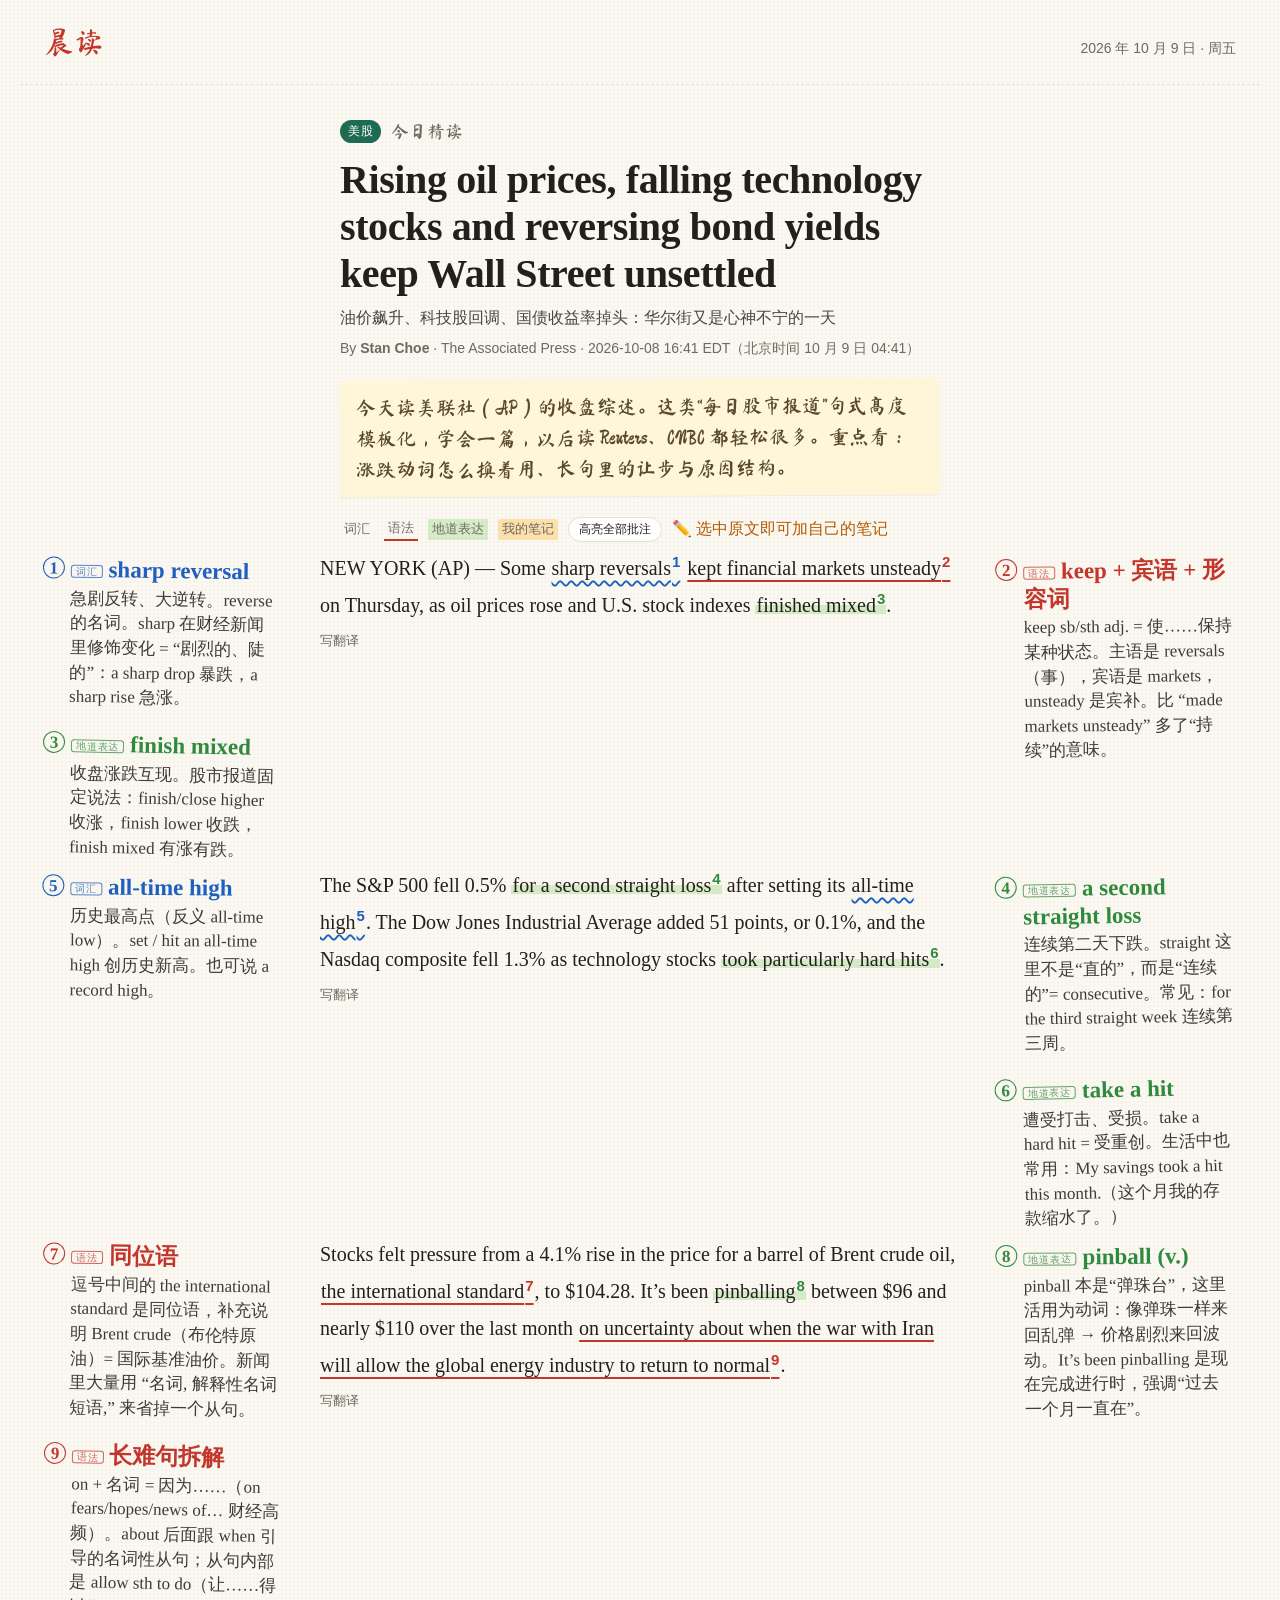
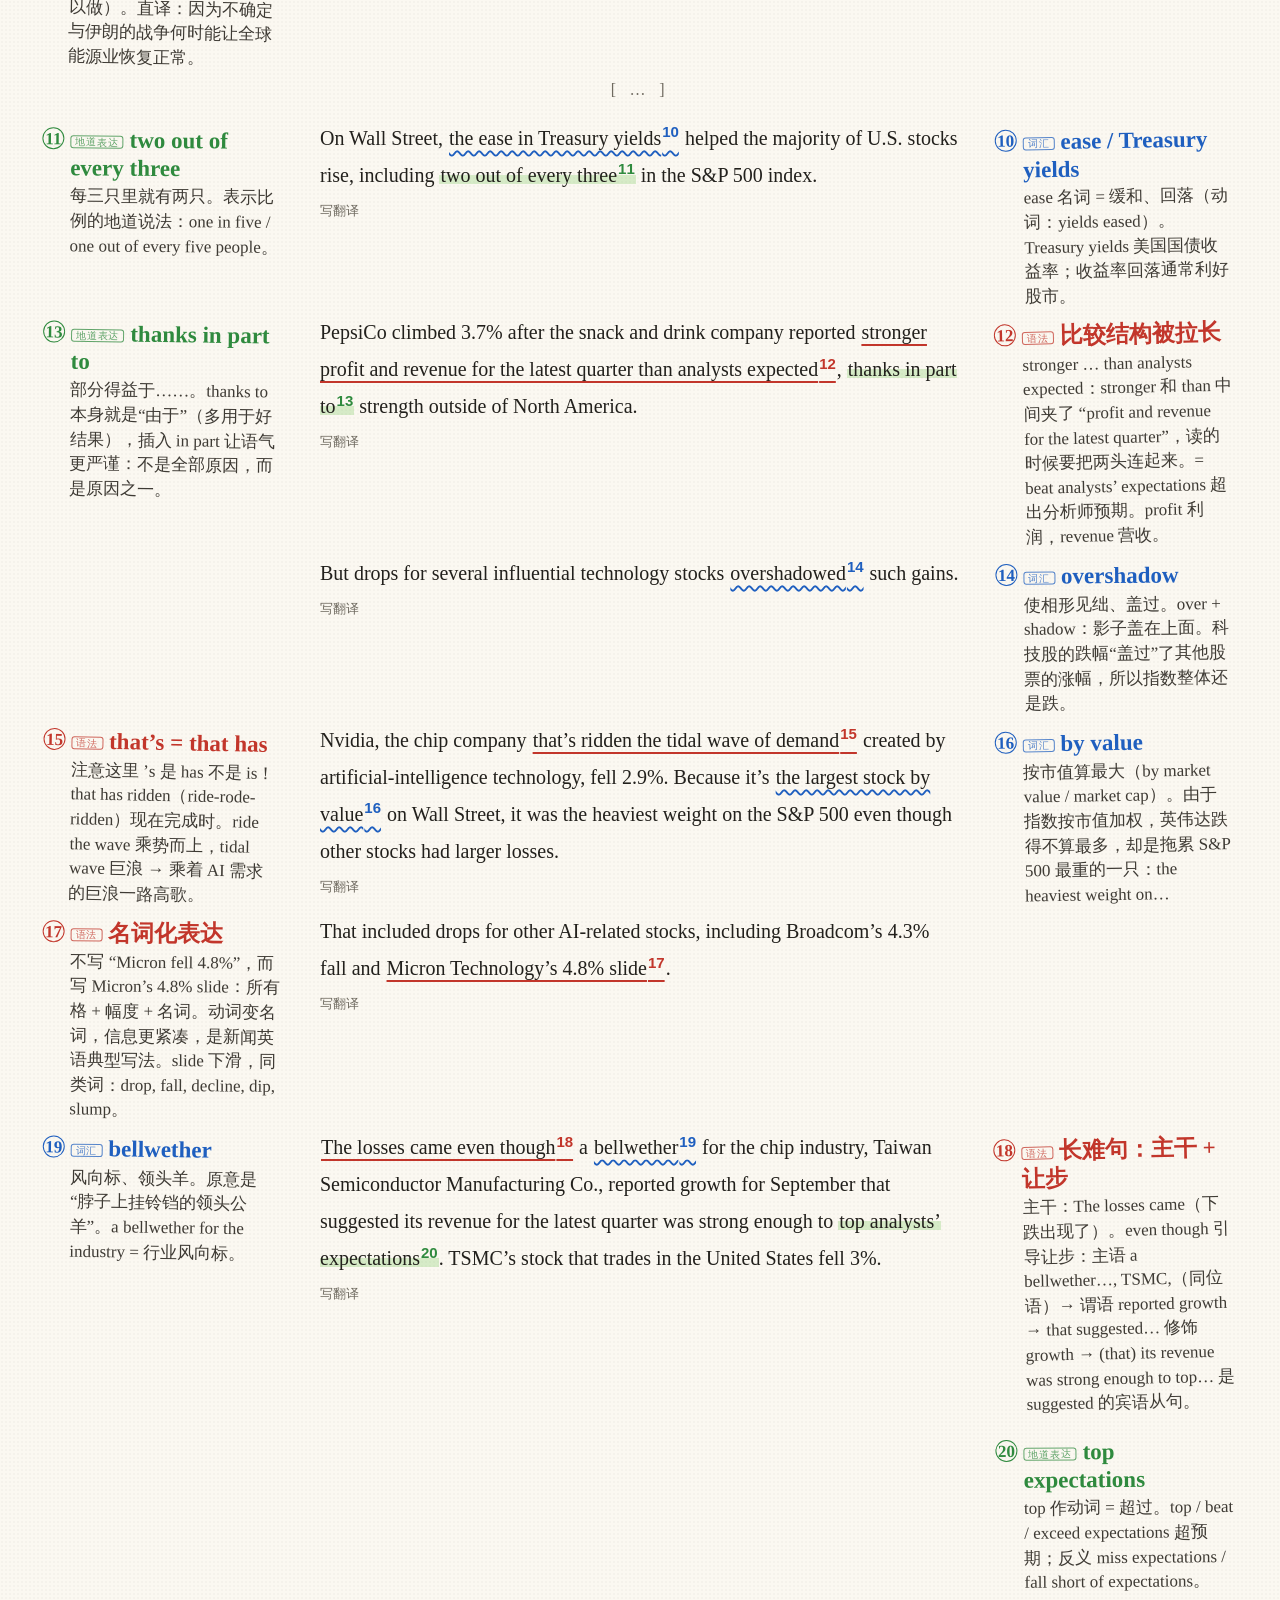
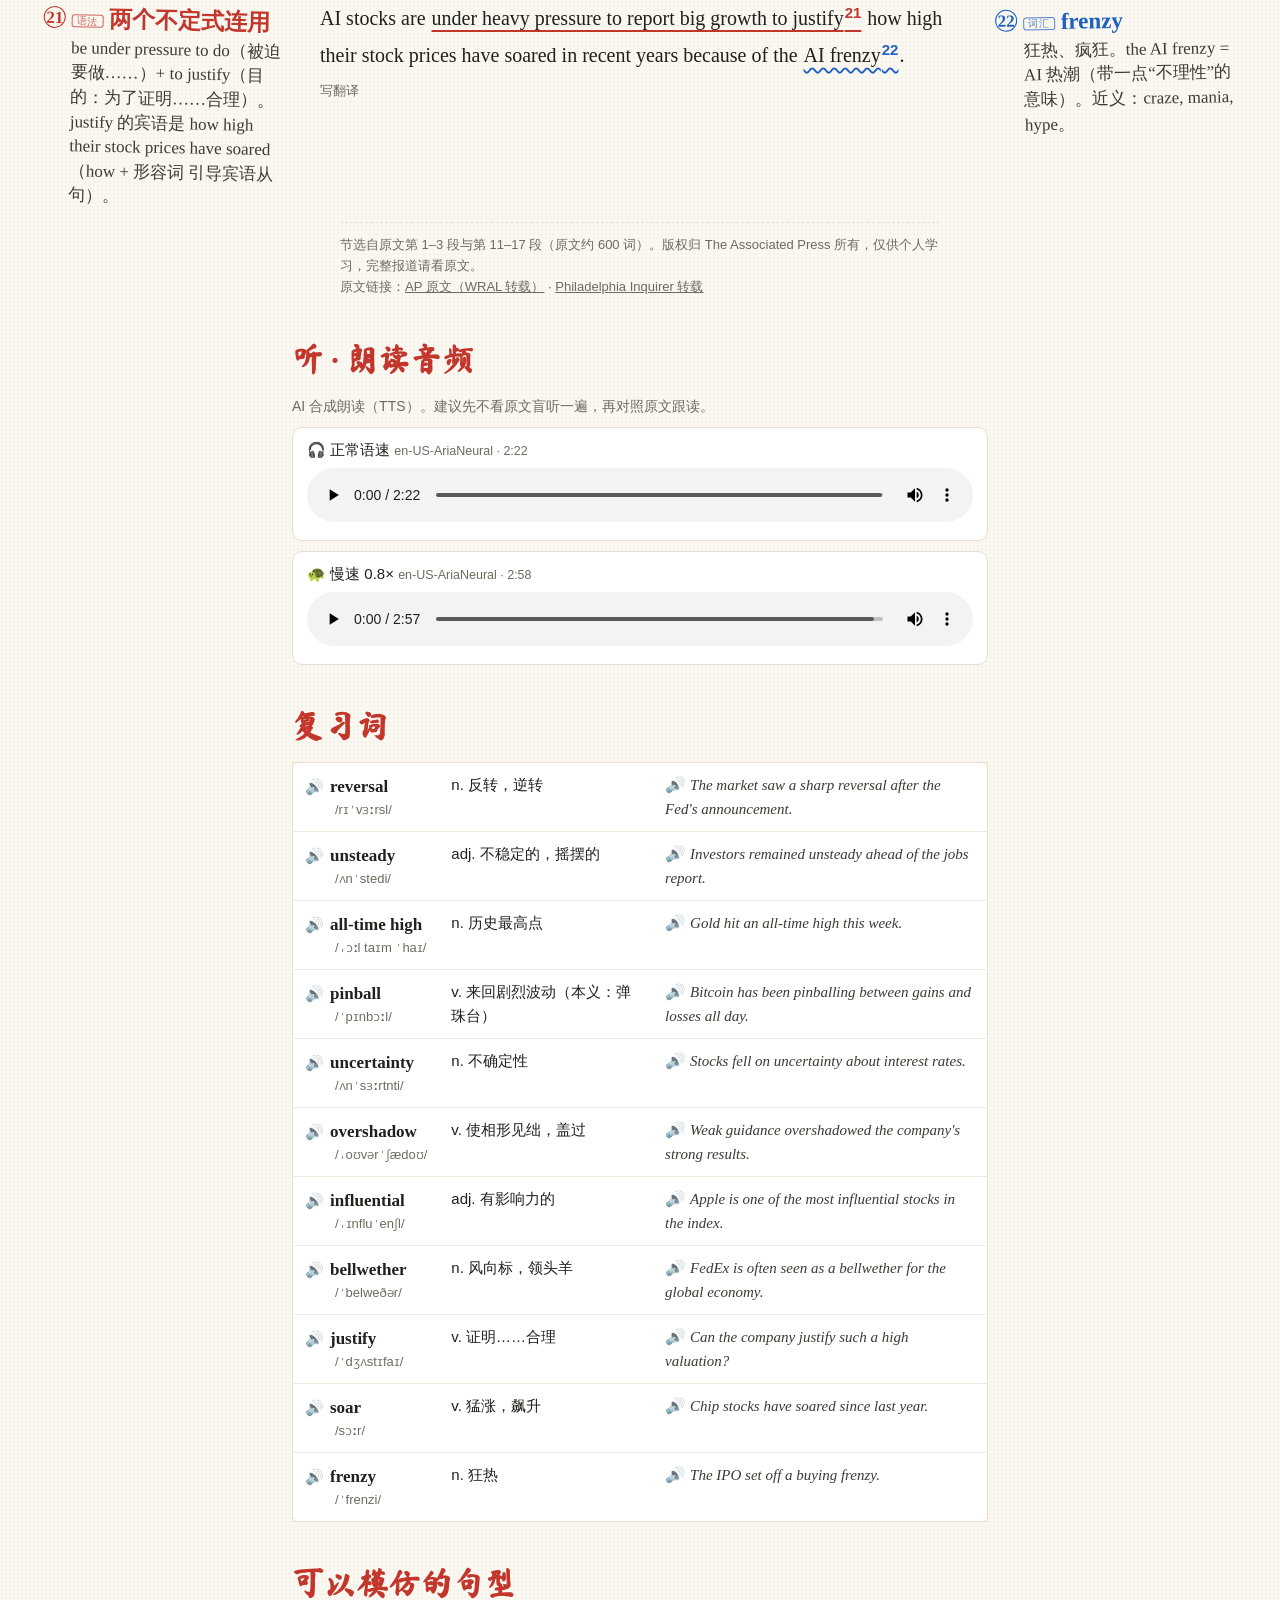
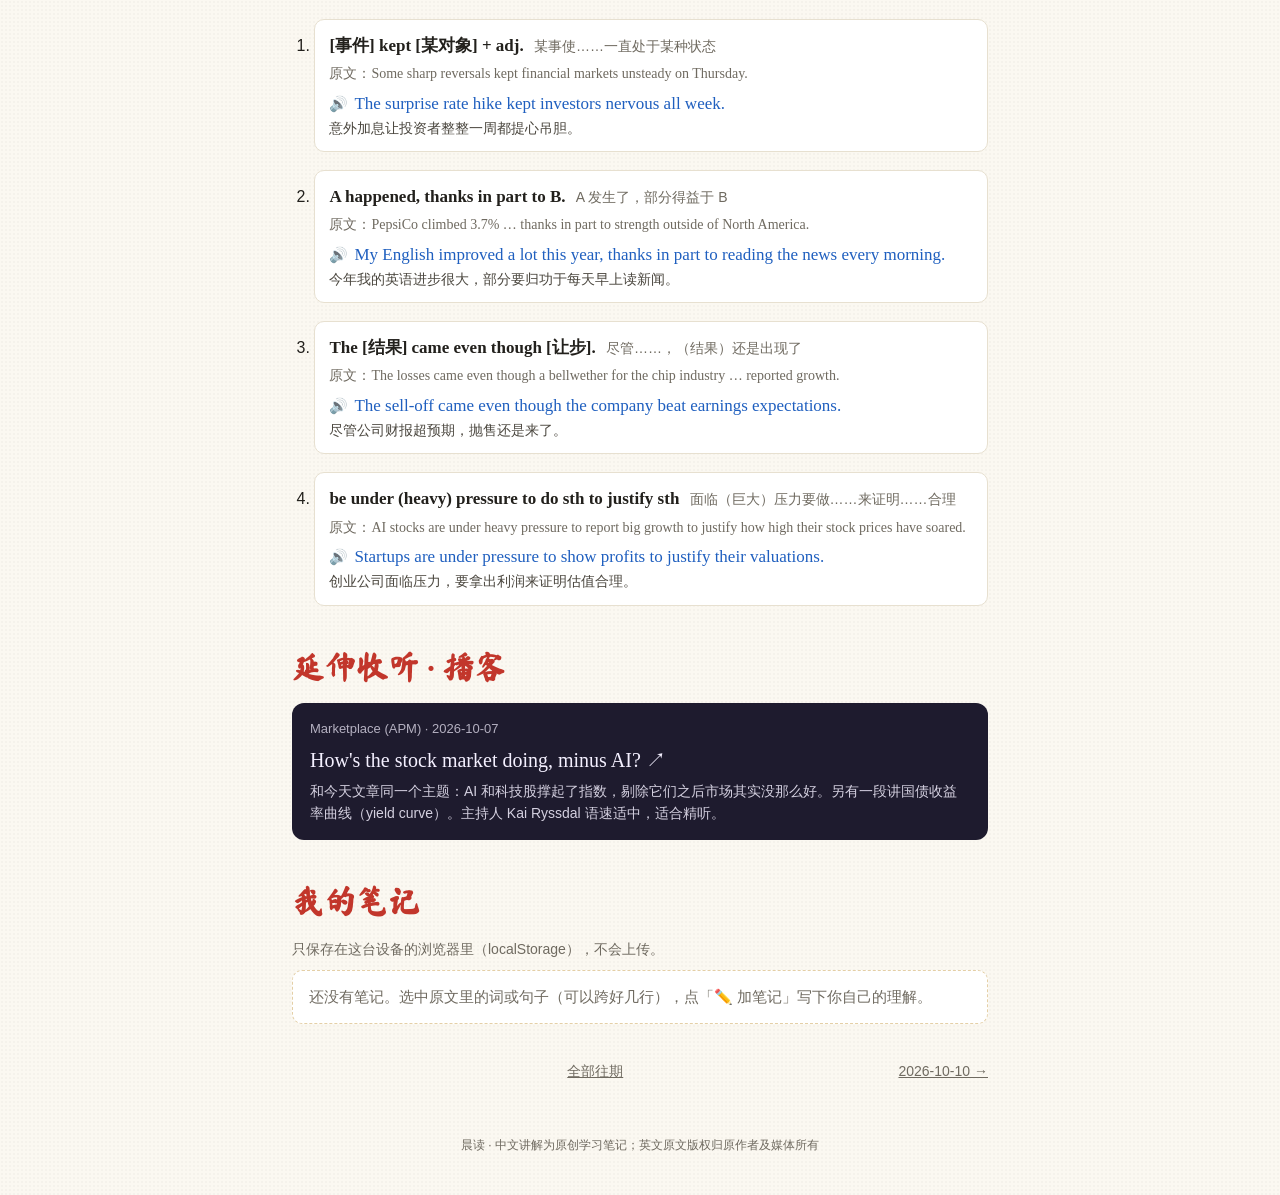
==== commit e5a8f63c: "Add a translation box under each English paragraph. Readers can write a Chinese translation per para" ====
--- a/issues/2026-10-09/index.html
+++ b/issues/2026-10-09/index.html
@@ -10,7 +10,7 @@
 @font-face{font-family:"Caveat";src:url("../../assets/fonts/caveat.woff2?v=377429c706") format("woff2");font-display:swap;font-weight:400 700}
 @font-face{font-family:"ZhHand";src:url("zh-hand.woff2") format("woff2");font-display:swap}
 </style>
-<link rel="stylesheet" href="../../assets/style.css?v=7e8c7bfaef">
+<link rel="stylesheet" href="../../assets/style.css?v=f86438c1e3">
 </head>
 <body class="issue" data-issue="2026-10-09">
 <header class="top"><a class="brand hand-zh" href="../../">晨读</a><span class="date">2026 年 10 月 9 日 · 周五</span></header>
@@ -21,7 +21,7 @@
 <p class="zh-title">油价飙升、科技股回调、国债收益率掉头：华尔街又是心神不宁的一天</p>
 <p class="byline">By <b>Stan Choe</b> · The Associated Press · 2026-10-08 16:41 EDT（北京时间 10 月 9 日 04:41）</p>
 <p class="lead hand-zh">今天读美联社（AP）的收盘综述。这类“每日股市报道”句式高度模板化，学会一篇，以后读 Reuters、CNBC 都轻松很多。重点看：涨跌动词怎么换着用、长句里的让步与原因结构。</p>
-<div class="legend"><span class="lg t-vocab">词汇</span><span class="lg t-grammar">语法</span><span class="lg t-idiom">地道表达</span><span class="lg t-user">我的笔记</span><button id="toggle-all" class="toggle">展开全部笔记</button><span class="mhint">👆 点彩色划线看笔记</span><span class="uhint">✏️ 选中标题或原文即可加自己的笔记</span></div>
+<div class="legend"><span class="lg t-vocab">词汇</span><span class="lg t-grammar">语法</span><span class="lg t-idiom">地道表达</span><span class="lg t-user">我的笔记</span><button id="toggle-all" class="toggle">展开全部笔记</button><span class="mhint">👆 点彩色划线看笔记</span><span class="uhint">✏️ 选中原文即可加自己的笔记</span></div>
 </div>
 <article class="article">
 <div class="row"><p class="para">NEW YORK (AP) — Some <mark class="hl t-vocab" data-n="1" tabindex="0" role="button" aria-controls="note-1">sharp reversals<sup>1</sup></mark> <mark class="hl t-grammar" data-n="2" tabindex="0" role="button" aria-controls="note-2">kept financial markets unsteady<sup>2</sup></mark> on Thursday, as oil prices rose and U.S. stock indexes <mark class="hl t-idiom" data-n="3" tabindex="0" role="button" aria-controls="note-3">finished mixed<sup>3</sup></mark>.</p><aside class="side left"><div class="note t-vocab" id="note-1" data-n="1" style="--tilt:0.8deg"><span class="num">1</span><span class="tag">词汇</span><div class="nh">sharp reversal</div><div class="nz">急剧反转、大逆转。reverse 的名词。sharp 在财经新闻里修饰变化 = “剧烈的、陡的”：a sharp drop 暴跌，a sharp rise 急涨。</div></div><div class="note t-idiom" id="note-3" data-n="3" style="--tilt:1.1deg"><span class="num">3</span><span class="tag">地道表达</span><div class="nh">finish mixed</div><div class="nz">收盘涨跌互现。股市报道固定说法：finish/close higher 收涨，finish lower 收跌，finish mixed 有涨有跌。</div></div></aside><aside class="side right"><div class="note t-grammar" id="note-2" data-n="2" style="--tilt:-0.5deg"><span class="num">2</span><span class="tag">语法</span><div class="nh">keep + 宾语 + 形容词</div><div class="nz">keep sb/sth adj. = 使……保持某种状态。主语是 reversals（事），宾语是 markets，unsteady 是宾补。比 “made markets unsteady” 多了“持续”的意味。</div></div></aside></div><div class="row"><p class="para">The S&amp;P 500 fell 0.5% <mark class="hl t-idiom" data-n="4" tabindex="0" role="button" aria-controls="note-4">for a second straight loss<sup>4</sup></mark> after setting its <mark class="hl t-vocab" data-n="5" tabindex="0" role="button" aria-controls="note-5">all-time high<sup>5</sup></mark>. The Dow Jones Industrial Average added 51 points, or 0.1%, and the Nasdaq composite fell 1.3% as technology stocks <mark class="hl t-idiom" data-n="6" tabindex="0" role="button" aria-controls="note-6">took particularly hard hits<sup>6</sup></mark>.</p><aside class="side left"><div class="note t-vocab" id="note-5" data-n="5" style="--tilt:0.4deg"><span class="num">5</span><span class="tag">词汇</span><div class="nh">all-time high</div><div class="nz">历史最高点（反义 all-time low）。set / hit an all-time high 创历史新高。也可说 a record high。</div></div></aside><aside class="side right"><div class="note t-idiom" id="note-4" data-n="4" style="--tilt:-0.9deg"><span class="num">4</span><span class="tag">地道表达</span><div class="nh">a second straight loss</div><div class="nz">连续第二天下跌。straight 这里不是“直的”，而是“连续的”= consecutive。常见：for the third straight week 连续第三周。</div></div><div class="note t-idiom" id="note-6" data-n="6" style="--tilt:-1.2deg"><span class="num">6</span><span class="tag">地道表达</span><div class="nh">take a hit</div><div class="nz">遭受打击、受损。take a hard hit = 受重创。生活中也常用：My savings took a hit this month.（这个月我的存款缩水了。）</div></div></aside></div><div class="row"><p class="para">Stocks felt pressure from a 4.1% rise in the price for a barrel of Brent crude oil, <mark class="hl t-grammar" data-n="7" tabindex="0" role="button" aria-controls="note-7">the international standard<sup>7</sup></mark>, to $104.28. It’s been <mark class="hl t-idiom" data-n="8" tabindex="0" role="button" aria-controls="note-8">pinballing<sup>8</sup></mark> between $96 and nearly $110 over the last month <mark class="hl t-grammar" data-n="9" tabindex="0" role="button" aria-controls="note-9">on uncertainty about when the war with Iran will allow the global energy industry to return to normal<sup>9</sup></mark>.</p><aside class="side left"><div class="note t-grammar" id="note-7" data-n="7" style="--tilt:0.8deg"><span class="num">7</span><span class="tag">语法</span><div class="nh">同位语</div><div class="nz">逗号中间的 the international standard 是同位语，补充说明 Brent crude（布伦特原油）= 国际基准油价。新闻里大量用 “名词, 解释性名词短语,” 来省掉一个从句。</div></div><div class="note t-grammar" id="note-9" data-n="9" style="--tilt:1.1deg"><span class="num">9</span><span class="tag">语法</span><div class="nh">长难句拆解</div><div class="nz">on + 名词 = 因为……（on fears/hopes/news of… 财经高频）。about 后面跟 when 引导的名词性从句；从句内部是 allow sth to do（让……得以做）。直译：因为不确定与伊朗的战争何时能让全球能源业恢复正常。</div></div></aside><aside class="side right"><div class="note t-idiom" id="note-8" data-n="8" style="--tilt:-0.5deg"><span class="num">8</span><span class="tag">地道表达</span><div class="nh">pinball (v.)</div><div class="nz">pinball 本是“弹珠台”，这里活用为动词：像弹珠一样来回乱弹 → 价格剧烈来回波动。It’s been pinballing 是现在完成进行时，强调“过去一个月一直在”。</div></div></aside></div><div class="gap" title="中间段落省略">[ … ]</div><div class="row"><p class="para">On Wall Street, <mark class="hl t-vocab" data-n="10" tabindex="0" role="button" aria-controls="note-10">the ease in Treasury yields<sup>10</sup></mark> helped the majority of U.S. stocks rise, including <mark class="hl t-idiom" data-n="11" tabindex="0" role="button" aria-controls="note-11">two out of every three<sup>11</sup></mark> in the S&amp;P 500 index.</p><aside class="side left"><div class="note t-idiom" id="note-11" data-n="11" style="--tilt:0.4deg"><span class="num">11</span><span class="tag">地道表达</span><div class="nh">two out of every three</div><div class="nz">每三只里就有两只。表示比例的地道说法：one in five / one out of every five people。</div></div></aside><aside class="side right"><div class="note t-vocab" id="note-10" data-n="10" style="--tilt:-0.9deg"><span class="num">10</span><span class="tag">词汇</span><div class="nh">ease / Treasury yields</div><div class="nz">ease 名词 = 缓和、回落（动词：yields eased）。Treasury yields 美国国债收益率；收益率回落通常利好股市。</div></div></aside></div><div class="row"><p class="para">PepsiCo climbed 3.7% after the snack and drink company reported <mark class="hl t-grammar" data-n="12" tabindex="0" role="button" aria-controls="note-12">stronger profit and revenue for the latest quarter than analysts expected<sup>12</sup></mark>, <mark class="hl t-idiom" data-n="13" tabindex="0" role="button" aria-controls="note-13">thanks in part to<sup>13</sup></mark> strength outside of North America.</p><aside class="side left"><div class="note t-idiom" id="note-13" data-n="13" style="--tilt:0.8deg"><span class="num">13</span><span class="tag">地道表达</span><div class="nh">thanks in part to</div><div class="nz">部分得益于……。thanks to 本身就是“由于”（多用于好结果），插入 in part 让语气更严谨：不是全部原因，而是原因之一。</div></div></aside><aside class="side right"><div class="note t-grammar" id="note-12" data-n="12" style="--tilt:-1.2deg"><span class="num">12</span><span class="tag">语法</span><div class="nh">比较结构被拉长</div><div class="nz">stronger … than analysts expected：stronger 和 than 中间夹了 “profit and revenue for the latest quarter”，读的时候要把两头连起来。= beat analysts’ expectations 超出分析师预期。profit 利润，revenue 营收。</div></div></aside></div><div class="row"><p class="para">But drops for several influential technology stocks <mark class="hl t-vocab" data-n="14" tabindex="0" role="button" aria-controls="note-14">overshadowed<sup>14</sup></mark> such gains.</p><aside class="side left"></aside><aside class="side right"><div class="note t-vocab" id="note-14" data-n="14" style="--tilt:-0.5deg"><span class="num">14</span><span class="tag">词汇</span><div class="nh">overshadow</div><div class="nz">使相形见绌、盖过。over + shadow：影子盖在上面。科技股的跌幅“盖过”了其他股票的涨幅，所以指数整体还是跌。</div></div></aside></div><div class="row"><p class="para">Nvidia, the chip company <mark class="hl t-grammar" data-n="15" tabindex="0" role="button" aria-controls="note-15">that’s ridden the tidal wave of demand<sup>15</sup></mark> created by artificial-intelligence technology, fell 2.9%. Because it’s <mark class="hl t-vocab" data-n="16" tabindex="0" role="button" aria-controls="note-16">the largest stock by value<sup>16</sup></mark> on Wall Street, it was the heaviest weight on the S&amp;P 500 even though other stocks had larger losses.</p><aside class="side left"><div class="note t-grammar" id="note-15" data-n="15" style="--tilt:1.1deg"><span class="num">15</span><span class="tag">语法</span><div class="nh">that’s = that has</div><div class="nz">注意这里 ’s 是 has 不是 is！that has ridden（ride-rode-ridden）现在完成时。ride the wave 乘势而上，tidal wave 巨浪 → 乘着 AI 需求的巨浪一路高歌。</div></div></aside><aside class="side right"><div class="note t-vocab" id="note-16" data-n="16" style="--tilt:-0.9deg"><span class="num">16</span><span class="tag">词汇</span><div class="nh">by value</div><div class="nz">按市值算最大（by market value / market cap）。由于指数按市值加权，英伟达跌得不算最多，却是拖累 S&amp;P 500 最重的一只：the heaviest weight on…</div></div></aside></div><div class="row"><p class="para">That included drops for other AI-related stocks, including Broadcom’s 4.3% fall and <mark class="hl t-grammar" data-n="17" tabindex="0" role="button" aria-controls="note-17">Micron Technology’s 4.8% slide<sup>17</sup></mark>.</p><aside class="side left"><div class="note t-grammar" id="note-17" data-n="17" style="--tilt:0.4deg"><span class="num">17</span><span class="tag">语法</span><div class="nh">名词化表达</div><div class="nz">不写 “Micron fell 4.8%”，而写 Micron’s 4.8% slide：所有格 + 幅度 + 名词。动词变名词，信息更紧凑，是新闻英语典型写法。slide 下滑，同类词：drop, fall, decline, dip, slump。</div></div></aside><aside class="side right"></aside></div><div class="row"><p class="para"><mark class="hl t-grammar" data-n="18" tabindex="0" role="button" aria-controls="note-18">The losses came even though<sup>18</sup></mark> a <mark class="hl t-vocab" data-n="19" tabindex="0" role="button" aria-controls="note-19">bellwether<sup>19</sup></mark> for the chip industry, Taiwan Semiconductor Manufacturing Co., reported growth for September that suggested its revenue for the latest quarter was strong enough to <mark class="hl t-idiom" data-n="20" tabindex="0" role="button" aria-controls="note-20">top analysts’ expectations<sup>20</sup></mark>. TSMC’s stock that trades in the United States fell 3%.</p><aside class="side left"><div class="note t-vocab" id="note-19" data-n="19" style="--tilt:0.8deg"><span class="num">19</span><span class="tag">词汇</span><div class="nh">bellwether</div><div class="nz">风向标、领头羊。原意是“脖子上挂铃铛的领头公羊”。a bellwether for the industry = 行业风向标。</div></div></aside><aside class="side right"><div class="note t-grammar" id="note-18" data-n="18" style="--tilt:-1.2deg"><span class="num">18</span><span class="tag">语法</span><div class="nh">长难句：主干 + 让步</div><div class="nz">主干：The losses came（下跌出现了）。even though 引导让步：主语 a bellwether…, TSMC,（同位语）→ 谓语 reported growth → that suggested… 修饰 growth → (that) its revenue was strong enough to top… 是 suggested 的宾语从句。</div></div><div class="note t-idiom" id="note-20" data-n="20" style="--tilt:-0.5deg"><span class="num">20</span><span class="tag">地道表达</span><div class="nh">top expectations</div><div class="nz">top 作动词 = 超过。top / beat / exceed expectations 超预期；反义 miss expectations / fall short of expectations。</div></div></aside></div><div class="row"><p class="para">AI stocks are <mark class="hl t-grammar" data-n="21" tabindex="0" role="button" aria-controls="note-21">under heavy pressure to report big growth to justify<sup>21</sup></mark> how high their stock prices have soared in recent years because of the <mark class="hl t-vocab" data-n="22" tabindex="0" role="button" aria-controls="note-22">AI frenzy<sup>22</sup></mark>.</p><aside class="side left"><div class="note t-grammar" id="note-21" data-n="21" style="--tilt:1.1deg"><span class="num">21</span><span class="tag">语法</span><div class="nh">两个不定式连用</div><div class="nz">be under pressure to do（被迫要做……）+ to justify（目的：为了证明……合理）。justify 的宾语是 how high their stock prices have soared（how + 形容词 引导宾语从句）。</div></div></aside><aside class="side right"><div class="note t-vocab" id="note-22" data-n="22" style="--tilt:-0.9deg"><span class="num">22</span><span class="tag">词汇</span><div class="nh">frenzy</div><div class="nz">狂热、疯狂。the AI frenzy = AI 热潮（带一点“不理性”的意味）。近义：craze, mania, hype。</div></div></aside></div>
@@ -39,6 +39,6 @@
 </div>
 </main>
 <footer class="foot">晨读 · 中文讲解为原创学习笔记；英文原文版权归原作者及媒体所有</footer>
-<script src="../../assets/issue.js?v=b09e3efc25" defer></script>
+<script src="../../assets/issue.js?v=265ff26e89" defer></script>
 </body>
 </html>
--- a/assets/style.css
+++ b/assets/style.css
@@ -28,10 +28,6 @@
 .topic.t-stocks{background:#1d6b52}.topic.t-ai{background:#5b3fa6}
 .title{font-family:var(--serif);font-size:clamp(26px,4.2vw,40px);line-height:1.18;margin:10px 0 8px;letter-spacing:-.01em}
 .zh-title{margin:0 0 6px;color:#4a463e;font-size:16px}
-.title-notes{margin:0 0 8px}
-.title-notes:empty{display:none}
-.title-notes .note{max-width:none;width:100%;transform:none;margin:8px 0 0}
-.title-notes .note.active{transform:none}
 .byline{color:var(--muted);font-size:14px;margin:6px 0 14px}
 .lead{font-size:20px;line-height:1.55;color:#5a4a2c;background:#fff6d9;padding:12px 16px;border-radius:4px;transform:rotate(-.3deg);box-shadow:0 1px 0 rgba(0,0,0,.05)}
 .legend{display:flex;flex-wrap:wrap;gap:10px;align-items:center;font-size:13px;margin:18px 0 6px;color:var(--muted)}
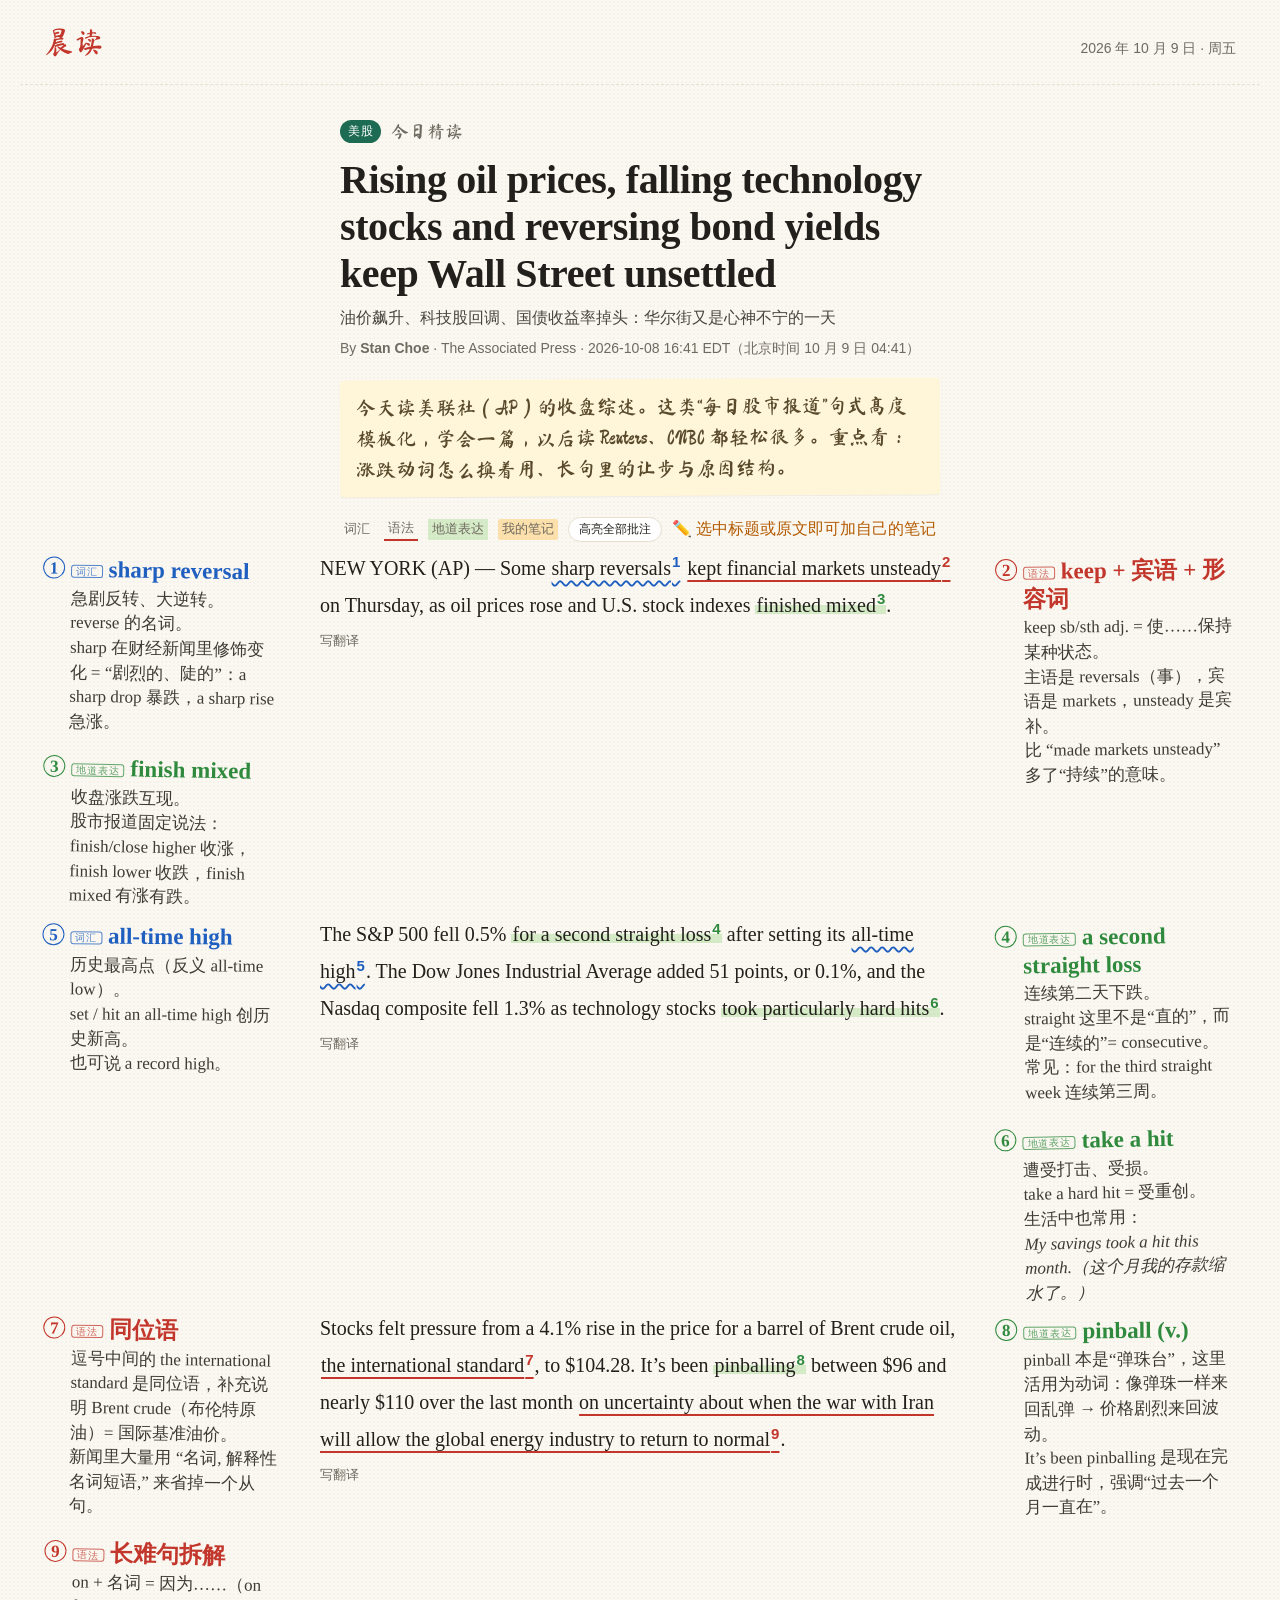
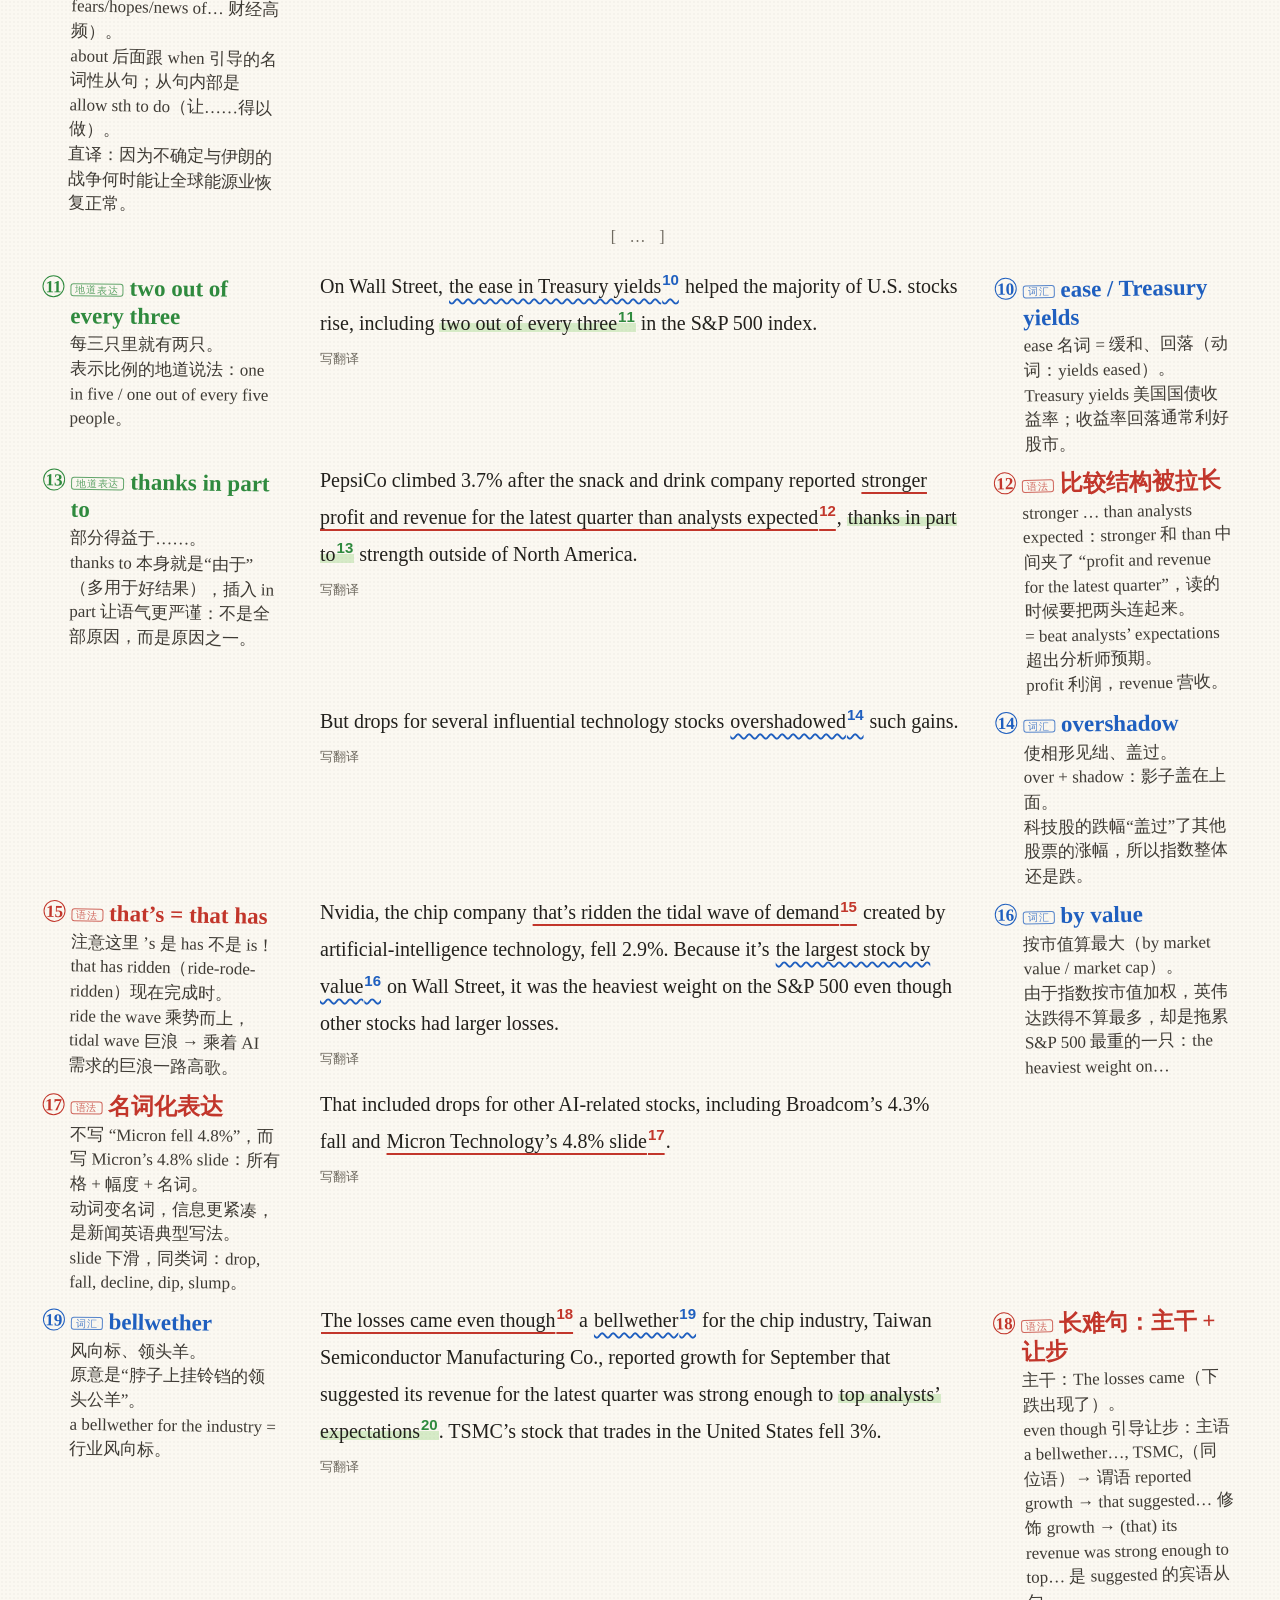
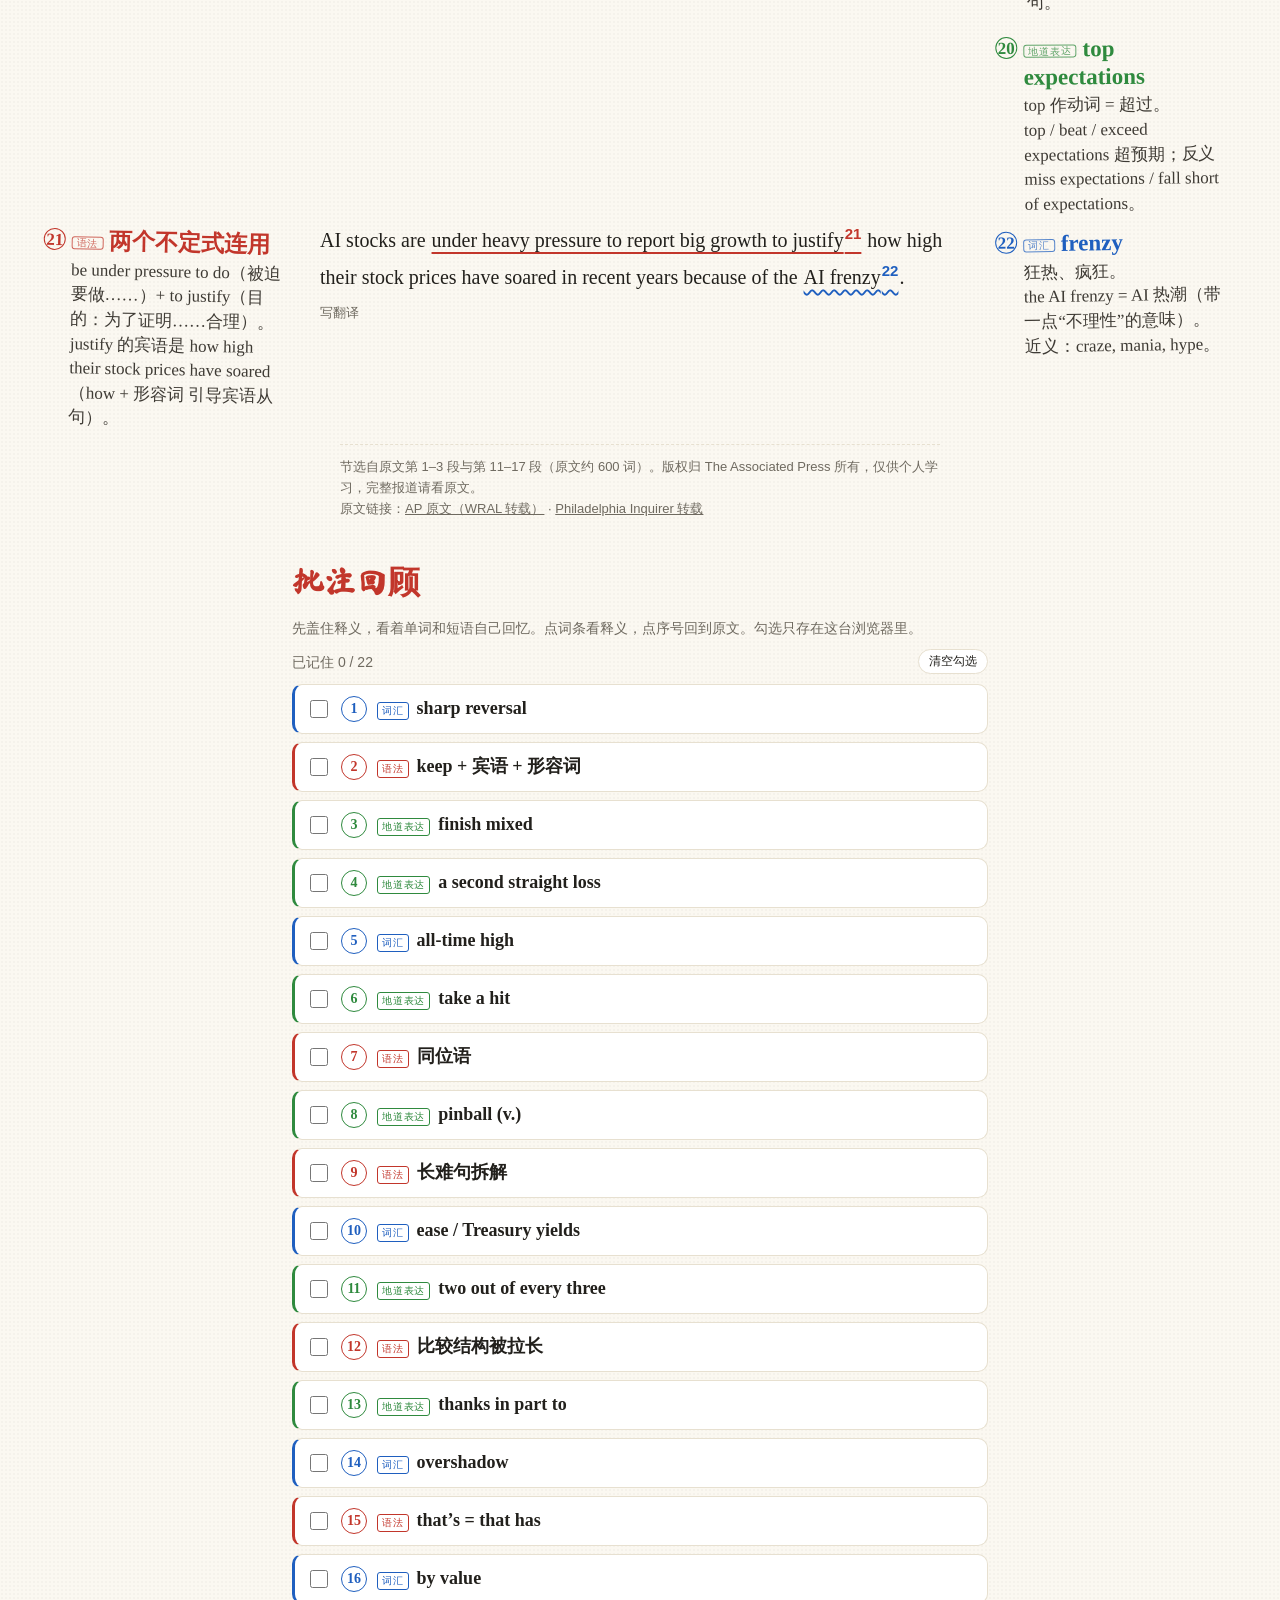
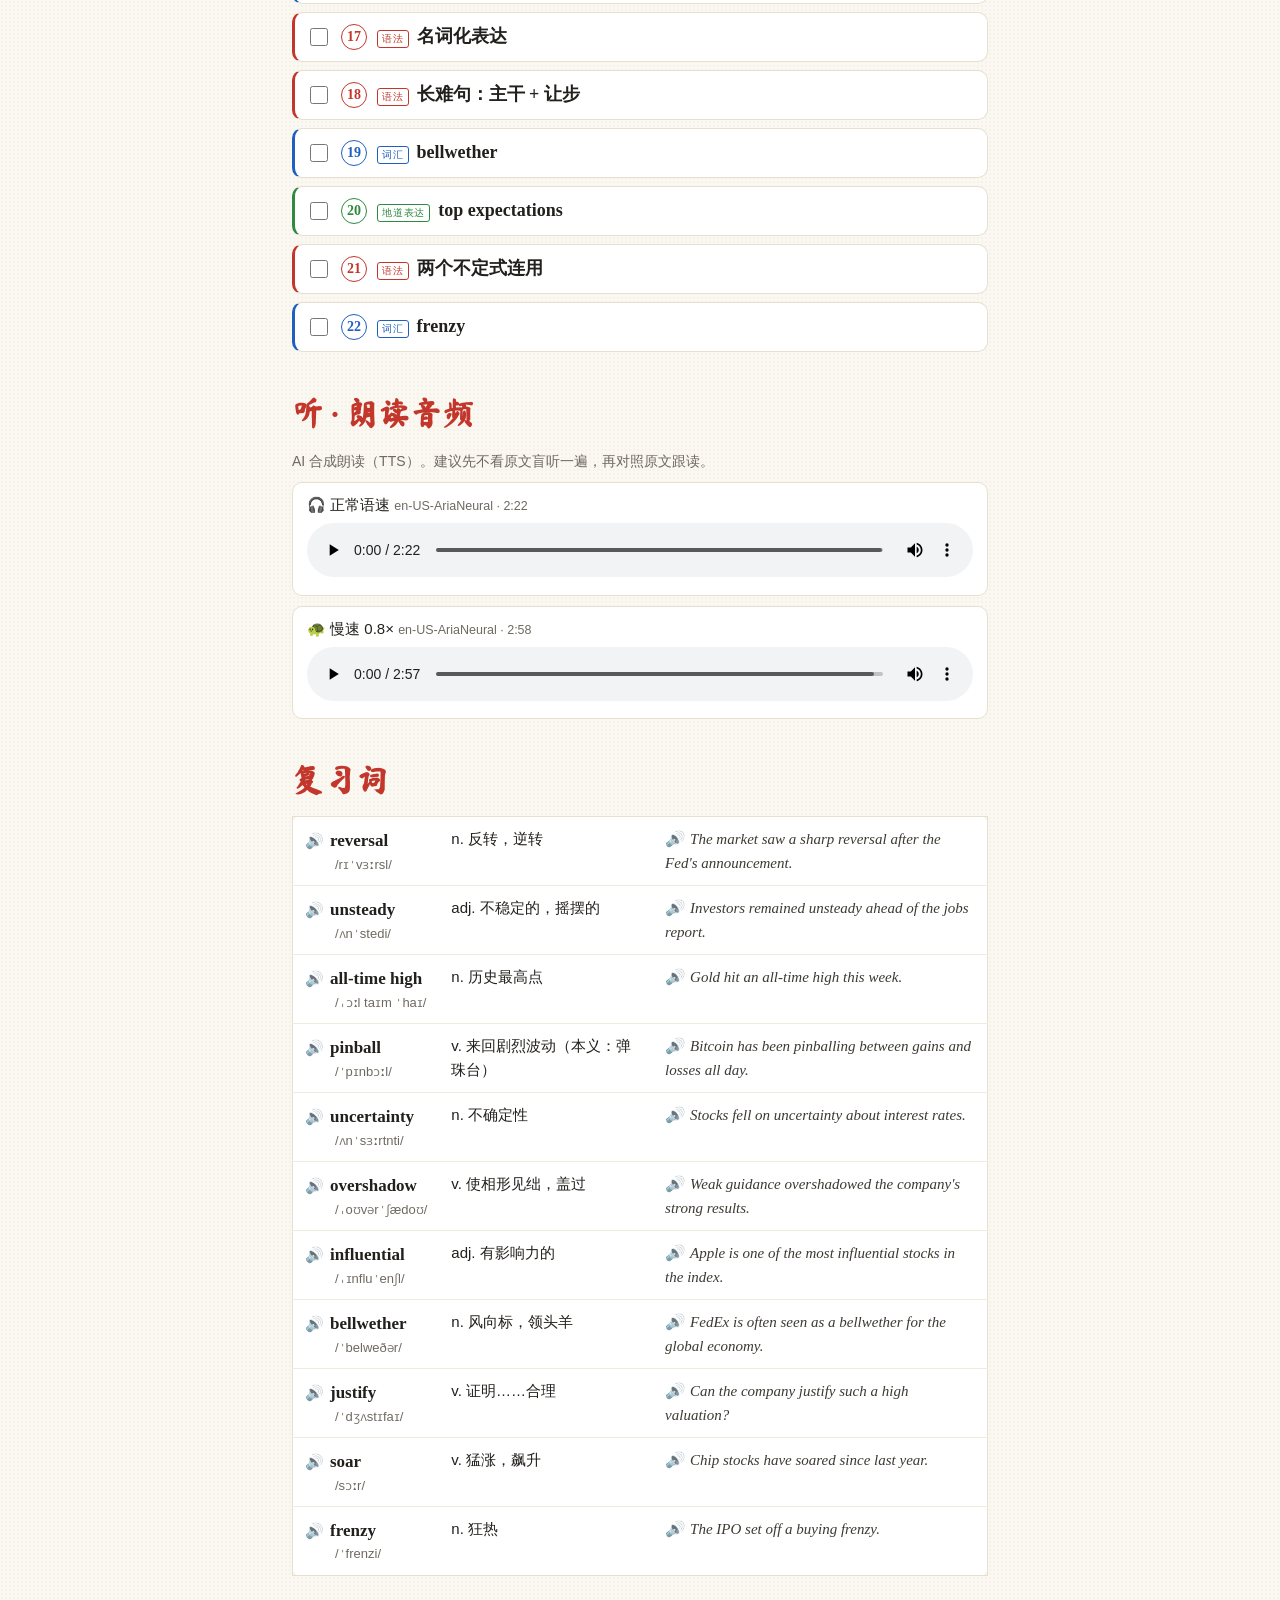
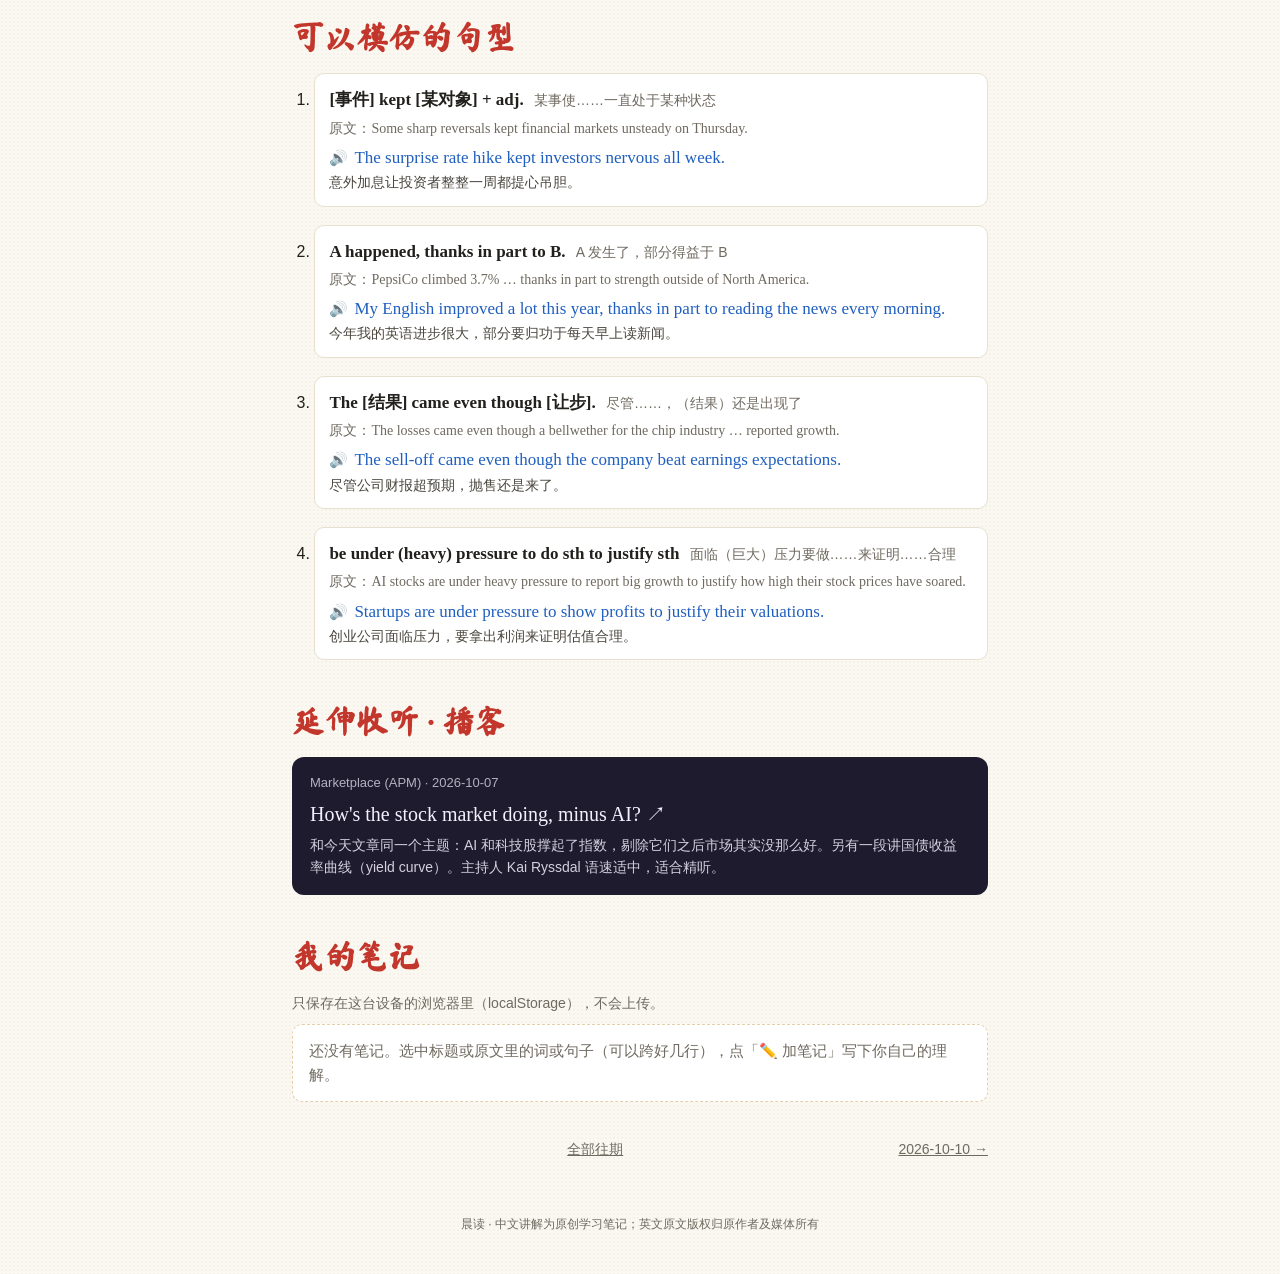
==== commit ff995715: "Add a recall checklist and put example sentences on their own line. Margin-note glosses break each s" ====
--- a/issues/2026-10-09/index.html
+++ b/issues/2026-10-09/index.html
@@ -10,7 +10,7 @@
 @font-face{font-family:"Caveat";src:url("../../assets/fonts/caveat.woff2?v=377429c706") format("woff2");font-display:swap;font-weight:400 700}
 @font-face{font-family:"ZhHand";src:url("zh-hand.woff2") format("woff2");font-display:swap}
 </style>
-<link rel="stylesheet" href="../../assets/style.css?v=f86438c1e3">
+<link rel="stylesheet" href="../../assets/style.css?v=0315f3911e">
 </head>
 <body class="issue" data-issue="2026-10-09">
 <header class="top"><a class="brand hand-zh" href="../../">晨读</a><span class="date">2026 年 10 月 9 日 · 周五</span></header>
@@ -21,15 +21,16 @@
 <p class="zh-title">油价飙升、科技股回调、国债收益率掉头：华尔街又是心神不宁的一天</p>
 <p class="byline">By <b>Stan Choe</b> · The Associated Press · 2026-10-08 16:41 EDT（北京时间 10 月 9 日 04:41）</p>
 <p class="lead hand-zh">今天读美联社（AP）的收盘综述。这类“每日股市报道”句式高度模板化，学会一篇，以后读 Reuters、CNBC 都轻松很多。重点看：涨跌动词怎么换着用、长句里的让步与原因结构。</p>
-<div class="legend"><span class="lg t-vocab">词汇</span><span class="lg t-grammar">语法</span><span class="lg t-idiom">地道表达</span><span class="lg t-user">我的笔记</span><button id="toggle-all" class="toggle">展开全部笔记</button><span class="mhint">👆 点彩色划线看笔记</span><span class="uhint">✏️ 选中原文即可加自己的笔记</span></div>
+<div class="legend"><span class="lg t-vocab">词汇</span><span class="lg t-grammar">语法</span><span class="lg t-idiom">地道表达</span><span class="lg t-user">我的笔记</span><button id="toggle-all" class="toggle">展开全部笔记</button><span class="mhint">👆 点彩色划线看笔记</span><span class="uhint">✏️ 选中标题或原文即可加自己的笔记</span></div>
 </div>
 <article class="article">
-<div class="row"><p class="para">NEW YORK (AP) — Some <mark class="hl t-vocab" data-n="1" tabindex="0" role="button" aria-controls="note-1">sharp reversals<sup>1</sup></mark> <mark class="hl t-grammar" data-n="2" tabindex="0" role="button" aria-controls="note-2">kept financial markets unsteady<sup>2</sup></mark> on Thursday, as oil prices rose and U.S. stock indexes <mark class="hl t-idiom" data-n="3" tabindex="0" role="button" aria-controls="note-3">finished mixed<sup>3</sup></mark>.</p><aside class="side left"><div class="note t-vocab" id="note-1" data-n="1" style="--tilt:0.8deg"><span class="num">1</span><span class="tag">词汇</span><div class="nh">sharp reversal</div><div class="nz">急剧反转、大逆转。reverse 的名词。sharp 在财经新闻里修饰变化 = “剧烈的、陡的”：a sharp drop 暴跌，a sharp rise 急涨。</div></div><div class="note t-idiom" id="note-3" data-n="3" style="--tilt:1.1deg"><span class="num">3</span><span class="tag">地道表达</span><div class="nh">finish mixed</div><div class="nz">收盘涨跌互现。股市报道固定说法：finish/close higher 收涨，finish lower 收跌，finish mixed 有涨有跌。</div></div></aside><aside class="side right"><div class="note t-grammar" id="note-2" data-n="2" style="--tilt:-0.5deg"><span class="num">2</span><span class="tag">语法</span><div class="nh">keep + 宾语 + 形容词</div><div class="nz">keep sb/sth adj. = 使……保持某种状态。主语是 reversals（事），宾语是 markets，unsteady 是宾补。比 “made markets unsteady” 多了“持续”的意味。</div></div></aside></div><div class="row"><p class="para">The S&amp;P 500 fell 0.5% <mark class="hl t-idiom" data-n="4" tabindex="0" role="button" aria-controls="note-4">for a second straight loss<sup>4</sup></mark> after setting its <mark class="hl t-vocab" data-n="5" tabindex="0" role="button" aria-controls="note-5">all-time high<sup>5</sup></mark>. The Dow Jones Industrial Average added 51 points, or 0.1%, and the Nasdaq composite fell 1.3% as technology stocks <mark class="hl t-idiom" data-n="6" tabindex="0" role="button" aria-controls="note-6">took particularly hard hits<sup>6</sup></mark>.</p><aside class="side left"><div class="note t-vocab" id="note-5" data-n="5" style="--tilt:0.4deg"><span class="num">5</span><span class="tag">词汇</span><div class="nh">all-time high</div><div class="nz">历史最高点（反义 all-time low）。set / hit an all-time high 创历史新高。也可说 a record high。</div></div></aside><aside class="side right"><div class="note t-idiom" id="note-4" data-n="4" style="--tilt:-0.9deg"><span class="num">4</span><span class="tag">地道表达</span><div class="nh">a second straight loss</div><div class="nz">连续第二天下跌。straight 这里不是“直的”，而是“连续的”= consecutive。常见：for the third straight week 连续第三周。</div></div><div class="note t-idiom" id="note-6" data-n="6" style="--tilt:-1.2deg"><span class="num">6</span><span class="tag">地道表达</span><div class="nh">take a hit</div><div class="nz">遭受打击、受损。take a hard hit = 受重创。生活中也常用：My savings took a hit this month.（这个月我的存款缩水了。）</div></div></aside></div><div class="row"><p class="para">Stocks felt pressure from a 4.1% rise in the price for a barrel of Brent crude oil, <mark class="hl t-grammar" data-n="7" tabindex="0" role="button" aria-controls="note-7">the international standard<sup>7</sup></mark>, to $104.28. It’s been <mark class="hl t-idiom" data-n="8" tabindex="0" role="button" aria-controls="note-8">pinballing<sup>8</sup></mark> between $96 and nearly $110 over the last month <mark class="hl t-grammar" data-n="9" tabindex="0" role="button" aria-controls="note-9">on uncertainty about when the war with Iran will allow the global energy industry to return to normal<sup>9</sup></mark>.</p><aside class="side left"><div class="note t-grammar" id="note-7" data-n="7" style="--tilt:0.8deg"><span class="num">7</span><span class="tag">语法</span><div class="nh">同位语</div><div class="nz">逗号中间的 the international standard 是同位语，补充说明 Brent crude（布伦特原油）= 国际基准油价。新闻里大量用 “名词, 解释性名词短语,” 来省掉一个从句。</div></div><div class="note t-grammar" id="note-9" data-n="9" style="--tilt:1.1deg"><span class="num">9</span><span class="tag">语法</span><div class="nh">长难句拆解</div><div class="nz">on + 名词 = 因为……（on fears/hopes/news of… 财经高频）。about 后面跟 when 引导的名词性从句；从句内部是 allow sth to do（让……得以做）。直译：因为不确定与伊朗的战争何时能让全球能源业恢复正常。</div></div></aside><aside class="side right"><div class="note t-idiom" id="note-8" data-n="8" style="--tilt:-0.5deg"><span class="num">8</span><span class="tag">地道表达</span><div class="nh">pinball (v.)</div><div class="nz">pinball 本是“弹珠台”，这里活用为动词：像弹珠一样来回乱弹 → 价格剧烈来回波动。It’s been pinballing 是现在完成进行时，强调“过去一个月一直在”。</div></div></aside></div><div class="gap" title="中间段落省略">[ … ]</div><div class="row"><p class="para">On Wall Street, <mark class="hl t-vocab" data-n="10" tabindex="0" role="button" aria-controls="note-10">the ease in Treasury yields<sup>10</sup></mark> helped the majority of U.S. stocks rise, including <mark class="hl t-idiom" data-n="11" tabindex="0" role="button" aria-controls="note-11">two out of every three<sup>11</sup></mark> in the S&amp;P 500 index.</p><aside class="side left"><div class="note t-idiom" id="note-11" data-n="11" style="--tilt:0.4deg"><span class="num">11</span><span class="tag">地道表达</span><div class="nh">two out of every three</div><div class="nz">每三只里就有两只。表示比例的地道说法：one in five / one out of every five people。</div></div></aside><aside class="side right"><div class="note t-vocab" id="note-10" data-n="10" style="--tilt:-0.9deg"><span class="num">10</span><span class="tag">词汇</span><div class="nh">ease / Treasury yields</div><div class="nz">ease 名词 = 缓和、回落（动词：yields eased）。Treasury yields 美国国债收益率；收益率回落通常利好股市。</div></div></aside></div><div class="row"><p class="para">PepsiCo climbed 3.7% after the snack and drink company reported <mark class="hl t-grammar" data-n="12" tabindex="0" role="button" aria-controls="note-12">stronger profit and revenue for the latest quarter than analysts expected<sup>12</sup></mark>, <mark class="hl t-idiom" data-n="13" tabindex="0" role="button" aria-controls="note-13">thanks in part to<sup>13</sup></mark> strength outside of North America.</p><aside class="side left"><div class="note t-idiom" id="note-13" data-n="13" style="--tilt:0.8deg"><span class="num">13</span><span class="tag">地道表达</span><div class="nh">thanks in part to</div><div class="nz">部分得益于……。thanks to 本身就是“由于”（多用于好结果），插入 in part 让语气更严谨：不是全部原因，而是原因之一。</div></div></aside><aside class="side right"><div class="note t-grammar" id="note-12" data-n="12" style="--tilt:-1.2deg"><span class="num">12</span><span class="tag">语法</span><div class="nh">比较结构被拉长</div><div class="nz">stronger … than analysts expected：stronger 和 than 中间夹了 “profit and revenue for the latest quarter”，读的时候要把两头连起来。= beat analysts’ expectations 超出分析师预期。profit 利润，revenue 营收。</div></div></aside></div><div class="row"><p class="para">But drops for several influential technology stocks <mark class="hl t-vocab" data-n="14" tabindex="0" role="button" aria-controls="note-14">overshadowed<sup>14</sup></mark> such gains.</p><aside class="side left"></aside><aside class="side right"><div class="note t-vocab" id="note-14" data-n="14" style="--tilt:-0.5deg"><span class="num">14</span><span class="tag">词汇</span><div class="nh">overshadow</div><div class="nz">使相形见绌、盖过。over + shadow：影子盖在上面。科技股的跌幅“盖过”了其他股票的涨幅，所以指数整体还是跌。</div></div></aside></div><div class="row"><p class="para">Nvidia, the chip company <mark class="hl t-grammar" data-n="15" tabindex="0" role="button" aria-controls="note-15">that’s ridden the tidal wave of demand<sup>15</sup></mark> created by artificial-intelligence technology, fell 2.9%. Because it’s <mark class="hl t-vocab" data-n="16" tabindex="0" role="button" aria-controls="note-16">the largest stock by value<sup>16</sup></mark> on Wall Street, it was the heaviest weight on the S&amp;P 500 even though other stocks had larger losses.</p><aside class="side left"><div class="note t-grammar" id="note-15" data-n="15" style="--tilt:1.1deg"><span class="num">15</span><span class="tag">语法</span><div class="nh">that’s = that has</div><div class="nz">注意这里 ’s 是 has 不是 is！that has ridden（ride-rode-ridden）现在完成时。ride the wave 乘势而上，tidal wave 巨浪 → 乘着 AI 需求的巨浪一路高歌。</div></div></aside><aside class="side right"><div class="note t-vocab" id="note-16" data-n="16" style="--tilt:-0.9deg"><span class="num">16</span><span class="tag">词汇</span><div class="nh">by value</div><div class="nz">按市值算最大（by market value / market cap）。由于指数按市值加权，英伟达跌得不算最多，却是拖累 S&amp;P 500 最重的一只：the heaviest weight on…</div></div></aside></div><div class="row"><p class="para">That included drops for other AI-related stocks, including Broadcom’s 4.3% fall and <mark class="hl t-grammar" data-n="17" tabindex="0" role="button" aria-controls="note-17">Micron Technology’s 4.8% slide<sup>17</sup></mark>.</p><aside class="side left"><div class="note t-grammar" id="note-17" data-n="17" style="--tilt:0.4deg"><span class="num">17</span><span class="tag">语法</span><div class="nh">名词化表达</div><div class="nz">不写 “Micron fell 4.8%”，而写 Micron’s 4.8% slide：所有格 + 幅度 + 名词。动词变名词，信息更紧凑，是新闻英语典型写法。slide 下滑，同类词：drop, fall, decline, dip, slump。</div></div></aside><aside class="side right"></aside></div><div class="row"><p class="para"><mark class="hl t-grammar" data-n="18" tabindex="0" role="button" aria-controls="note-18">The losses came even though<sup>18</sup></mark> a <mark class="hl t-vocab" data-n="19" tabindex="0" role="button" aria-controls="note-19">bellwether<sup>19</sup></mark> for the chip industry, Taiwan Semiconductor Manufacturing Co., reported growth for September that suggested its revenue for the latest quarter was strong enough to <mark class="hl t-idiom" data-n="20" tabindex="0" role="button" aria-controls="note-20">top analysts’ expectations<sup>20</sup></mark>. TSMC’s stock that trades in the United States fell 3%.</p><aside class="side left"><div class="note t-vocab" id="note-19" data-n="19" style="--tilt:0.8deg"><span class="num">19</span><span class="tag">词汇</span><div class="nh">bellwether</div><div class="nz">风向标、领头羊。原意是“脖子上挂铃铛的领头公羊”。a bellwether for the industry = 行业风向标。</div></div></aside><aside class="side right"><div class="note t-grammar" id="note-18" data-n="18" style="--tilt:-1.2deg"><span class="num">18</span><span class="tag">语法</span><div class="nh">长难句：主干 + 让步</div><div class="nz">主干：The losses came（下跌出现了）。even though 引导让步：主语 a bellwether…, TSMC,（同位语）→ 谓语 reported growth → that suggested… 修饰 growth → (that) its revenue was strong enough to top… 是 suggested 的宾语从句。</div></div><div class="note t-idiom" id="note-20" data-n="20" style="--tilt:-0.5deg"><span class="num">20</span><span class="tag">地道表达</span><div class="nh">top expectations</div><div class="nz">top 作动词 = 超过。top / beat / exceed expectations 超预期；反义 miss expectations / fall short of expectations。</div></div></aside></div><div class="row"><p class="para">AI stocks are <mark class="hl t-grammar" data-n="21" tabindex="0" role="button" aria-controls="note-21">under heavy pressure to report big growth to justify<sup>21</sup></mark> how high their stock prices have soared in recent years because of the <mark class="hl t-vocab" data-n="22" tabindex="0" role="button" aria-controls="note-22">AI frenzy<sup>22</sup></mark>.</p><aside class="side left"><div class="note t-grammar" id="note-21" data-n="21" style="--tilt:1.1deg"><span class="num">21</span><span class="tag">语法</span><div class="nh">两个不定式连用</div><div class="nz">be under pressure to do（被迫要做……）+ to justify（目的：为了证明……合理）。justify 的宾语是 how high their stock prices have soared（how + 形容词 引导宾语从句）。</div></div></aside><aside class="side right"><div class="note t-vocab" id="note-22" data-n="22" style="--tilt:-0.9deg"><span class="num">22</span><span class="tag">词汇</span><div class="nh">frenzy</div><div class="nz">狂热、疯狂。the AI frenzy = AI 热潮（带一点“不理性”的意味）。近义：craze, mania, hype。</div></div></aside></div>
+<div class="row"><p class="para">NEW YORK (AP) — Some <mark class="hl t-vocab" data-n="1" tabindex="0" role="button" aria-controls="note-1">sharp reversals<sup>1</sup></mark> <mark class="hl t-grammar" data-n="2" tabindex="0" role="button" aria-controls="note-2">kept financial markets unsteady<sup>2</sup></mark> on Thursday, as oil prices rose and U.S. stock indexes <mark class="hl t-idiom" data-n="3" tabindex="0" role="button" aria-controls="note-3">finished mixed<sup>3</sup></mark>.</p><aside class="side left"><div class="note t-vocab" id="note-1" data-n="1" style="--tilt:0.8deg"><span class="num">1</span><span class="tag">词汇</span><div class="nh">sharp reversal</div><div class="nz"><span class="nz-line">急剧反转、大逆转。</span><span class="nz-line">reverse 的名词。</span><span class="nz-line">sharp 在财经新闻里修饰变化 = “剧烈的、陡的”：a sharp drop 暴跌，a sharp rise 急涨。</span></div></div><div class="note t-idiom" id="note-3" data-n="3" style="--tilt:1.1deg"><span class="num">3</span><span class="tag">地道表达</span><div class="nh">finish mixed</div><div class="nz"><span class="nz-line">收盘涨跌互现。</span><span class="nz-line">股市报道固定说法：finish/close higher 收涨，finish lower 收跌，finish mixed 有涨有跌。</span></div></div></aside><aside class="side right"><div class="note t-grammar" id="note-2" data-n="2" style="--tilt:-0.5deg"><span class="num">2</span><span class="tag">语法</span><div class="nh">keep + 宾语 + 形容词</div><div class="nz"><span class="nz-line">keep sb/sth adj. = 使……保持某种状态。</span><span class="nz-line">主语是 reversals（事），宾语是 markets，unsteady 是宾补。</span><span class="nz-line">比 “made markets unsteady” 多了“持续”的意味。</span></div></div></aside></div><div class="row"><p class="para">The S&amp;P 500 fell 0.5% <mark class="hl t-idiom" data-n="4" tabindex="0" role="button" aria-controls="note-4">for a second straight loss<sup>4</sup></mark> after setting its <mark class="hl t-vocab" data-n="5" tabindex="0" role="button" aria-controls="note-5">all-time high<sup>5</sup></mark>. The Dow Jones Industrial Average added 51 points, or 0.1%, and the Nasdaq composite fell 1.3% as technology stocks <mark class="hl t-idiom" data-n="6" tabindex="0" role="button" aria-controls="note-6">took particularly hard hits<sup>6</sup></mark>.</p><aside class="side left"><div class="note t-vocab" id="note-5" data-n="5" style="--tilt:0.4deg"><span class="num">5</span><span class="tag">词汇</span><div class="nh">all-time high</div><div class="nz"><span class="nz-line">历史最高点（反义 all-time low）。</span><span class="nz-line">set / hit an all-time high 创历史新高。</span><span class="nz-line">也可说 a record high。</span></div></div></aside><aside class="side right"><div class="note t-idiom" id="note-4" data-n="4" style="--tilt:-0.9deg"><span class="num">4</span><span class="tag">地道表达</span><div class="nh">a second straight loss</div><div class="nz"><span class="nz-line">连续第二天下跌。</span><span class="nz-line">straight 这里不是“直的”，而是“连续的”= consecutive。</span><span class="nz-line">常见：for the third straight week 连续第三周。</span></div></div><div class="note t-idiom" id="note-6" data-n="6" style="--tilt:-1.2deg"><span class="num">6</span><span class="tag">地道表达</span><div class="nh">take a hit</div><div class="nz"><span class="nz-line">遭受打击、受损。</span><span class="nz-line">take a hard hit = 受重创。</span><span class="nz-line">生活中也常用：</span><span class="nz-line nz-ex">My savings took a hit this month.（这个月我的存款缩水了。）</span></div></div></aside></div><div class="row"><p class="para">Stocks felt pressure from a 4.1% rise in the price for a barrel of Brent crude oil, <mark class="hl t-grammar" data-n="7" tabindex="0" role="button" aria-controls="note-7">the international standard<sup>7</sup></mark>, to $104.28. It’s been <mark class="hl t-idiom" data-n="8" tabindex="0" role="button" aria-controls="note-8">pinballing<sup>8</sup></mark> between $96 and nearly $110 over the last month <mark class="hl t-grammar" data-n="9" tabindex="0" role="button" aria-controls="note-9">on uncertainty about when the war with Iran will allow the global energy industry to return to normal<sup>9</sup></mark>.</p><aside class="side left"><div class="note t-grammar" id="note-7" data-n="7" style="--tilt:0.8deg"><span class="num">7</span><span class="tag">语法</span><div class="nh">同位语</div><div class="nz"><span class="nz-line">逗号中间的 the international standard 是同位语，补充说明 Brent crude（布伦特原油）= 国际基准油价。</span><span class="nz-line">新闻里大量用 “名词, 解释性名词短语,” 来省掉一个从句。</span></div></div><div class="note t-grammar" id="note-9" data-n="9" style="--tilt:1.1deg"><span class="num">9</span><span class="tag">语法</span><div class="nh">长难句拆解</div><div class="nz"><span class="nz-line">on + 名词 = 因为……（on fears/hopes/news of… 财经高频）。</span><span class="nz-line">about 后面跟 when 引导的名词性从句；从句内部是 allow sth to do（让……得以做）。</span><span class="nz-line">直译：因为不确定与伊朗的战争何时能让全球能源业恢复正常。</span></div></div></aside><aside class="side right"><div class="note t-idiom" id="note-8" data-n="8" style="--tilt:-0.5deg"><span class="num">8</span><span class="tag">地道表达</span><div class="nh">pinball (v.)</div><div class="nz"><span class="nz-line">pinball 本是“弹珠台”，这里活用为动词：像弹珠一样来回乱弹 → 价格剧烈来回波动。</span><span class="nz-line">It’s been pinballing 是现在完成进行时，强调“过去一个月一直在”。</span></div></div></aside></div><div class="gap" title="中间段落省略">[ … ]</div><div class="row"><p class="para">On Wall Street, <mark class="hl t-vocab" data-n="10" tabindex="0" role="button" aria-controls="note-10">the ease in Treasury yields<sup>10</sup></mark> helped the majority of U.S. stocks rise, including <mark class="hl t-idiom" data-n="11" tabindex="0" role="button" aria-controls="note-11">two out of every three<sup>11</sup></mark> in the S&amp;P 500 index.</p><aside class="side left"><div class="note t-idiom" id="note-11" data-n="11" style="--tilt:0.4deg"><span class="num">11</span><span class="tag">地道表达</span><div class="nh">two out of every three</div><div class="nz"><span class="nz-line">每三只里就有两只。</span><span class="nz-line">表示比例的地道说法：one in five / one out of every five people。</span></div></div></aside><aside class="side right"><div class="note t-vocab" id="note-10" data-n="10" style="--tilt:-0.9deg"><span class="num">10</span><span class="tag">词汇</span><div class="nh">ease / Treasury yields</div><div class="nz"><span class="nz-line">ease 名词 = 缓和、回落（动词：yields eased）。</span><span class="nz-line">Treasury yields 美国国债收益率；收益率回落通常利好股市。</span></div></div></aside></div><div class="row"><p class="para">PepsiCo climbed 3.7% after the snack and drink company reported <mark class="hl t-grammar" data-n="12" tabindex="0" role="button" aria-controls="note-12">stronger profit and revenue for the latest quarter than analysts expected<sup>12</sup></mark>, <mark class="hl t-idiom" data-n="13" tabindex="0" role="button" aria-controls="note-13">thanks in part to<sup>13</sup></mark> strength outside of North America.</p><aside class="side left"><div class="note t-idiom" id="note-13" data-n="13" style="--tilt:0.8deg"><span class="num">13</span><span class="tag">地道表达</span><div class="nh">thanks in part to</div><div class="nz"><span class="nz-line">部分得益于……。</span><span class="nz-line">thanks to 本身就是“由于”（多用于好结果），插入 in part 让语气更严谨：不是全部原因，而是原因之一。</span></div></div></aside><aside class="side right"><div class="note t-grammar" id="note-12" data-n="12" style="--tilt:-1.2deg"><span class="num">12</span><span class="tag">语法</span><div class="nh">比较结构被拉长</div><div class="nz"><span class="nz-line">stronger … than analysts expected：stronger 和 than 中间夹了 “profit and revenue for the latest quarter”，读的时候要把两头连起来。</span><span class="nz-line">= beat analysts’ expectations 超出分析师预期。</span><span class="nz-line">profit 利润，revenue 营收。</span></div></div></aside></div><div class="row"><p class="para">But drops for several influential technology stocks <mark class="hl t-vocab" data-n="14" tabindex="0" role="button" aria-controls="note-14">overshadowed<sup>14</sup></mark> such gains.</p><aside class="side left"></aside><aside class="side right"><div class="note t-vocab" id="note-14" data-n="14" style="--tilt:-0.5deg"><span class="num">14</span><span class="tag">词汇</span><div class="nh">overshadow</div><div class="nz"><span class="nz-line">使相形见绌、盖过。</span><span class="nz-line">over + shadow：影子盖在上面。</span><span class="nz-line">科技股的跌幅“盖过”了其他股票的涨幅，所以指数整体还是跌。</span></div></div></aside></div><div class="row"><p class="para">Nvidia, the chip company <mark class="hl t-grammar" data-n="15" tabindex="0" role="button" aria-controls="note-15">that’s ridden the tidal wave of demand<sup>15</sup></mark> created by artificial-intelligence technology, fell 2.9%. Because it’s <mark class="hl t-vocab" data-n="16" tabindex="0" role="button" aria-controls="note-16">the largest stock by value<sup>16</sup></mark> on Wall Street, it was the heaviest weight on the S&amp;P 500 even though other stocks had larger losses.</p><aside class="side left"><div class="note t-grammar" id="note-15" data-n="15" style="--tilt:1.1deg"><span class="num">15</span><span class="tag">语法</span><div class="nh">that’s = that has</div><div class="nz"><span class="nz-line">注意这里 ’s 是 has 不是 is！</span><span class="nz-line">that has ridden（ride-rode-ridden）现在完成时。</span><span class="nz-line">ride the wave 乘势而上，tidal wave 巨浪 → 乘着 AI 需求的巨浪一路高歌。</span></div></div></aside><aside class="side right"><div class="note t-vocab" id="note-16" data-n="16" style="--tilt:-0.9deg"><span class="num">16</span><span class="tag">词汇</span><div class="nh">by value</div><div class="nz"><span class="nz-line">按市值算最大（by market value / market cap）。</span><span class="nz-line">由于指数按市值加权，英伟达跌得不算最多，却是拖累 S&amp;P 500 最重的一只：the heaviest weight on…</span></div></div></aside></div><div class="row"><p class="para">That included drops for other AI-related stocks, including Broadcom’s 4.3% fall and <mark class="hl t-grammar" data-n="17" tabindex="0" role="button" aria-controls="note-17">Micron Technology’s 4.8% slide<sup>17</sup></mark>.</p><aside class="side left"><div class="note t-grammar" id="note-17" data-n="17" style="--tilt:0.4deg"><span class="num">17</span><span class="tag">语法</span><div class="nh">名词化表达</div><div class="nz"><span class="nz-line">不写 “Micron fell 4.8%”，而写 Micron’s 4.8% slide：所有格 + 幅度 + 名词。</span><span class="nz-line">动词变名词，信息更紧凑，是新闻英语典型写法。</span><span class="nz-line">slide 下滑，同类词：drop, fall, decline, dip, slump。</span></div></div></aside><aside class="side right"></aside></div><div class="row"><p class="para"><mark class="hl t-grammar" data-n="18" tabindex="0" role="button" aria-controls="note-18">The losses came even though<sup>18</sup></mark> a <mark class="hl t-vocab" data-n="19" tabindex="0" role="button" aria-controls="note-19">bellwether<sup>19</sup></mark> for the chip industry, Taiwan Semiconductor Manufacturing Co., reported growth for September that suggested its revenue for the latest quarter was strong enough to <mark class="hl t-idiom" data-n="20" tabindex="0" role="button" aria-controls="note-20">top analysts’ expectations<sup>20</sup></mark>. TSMC’s stock that trades in the United States fell 3%.</p><aside class="side left"><div class="note t-vocab" id="note-19" data-n="19" style="--tilt:0.8deg"><span class="num">19</span><span class="tag">词汇</span><div class="nh">bellwether</div><div class="nz"><span class="nz-line">风向标、领头羊。</span><span class="nz-line">原意是“脖子上挂铃铛的领头公羊”。</span><span class="nz-line">a bellwether for the industry = 行业风向标。</span></div></div></aside><aside class="side right"><div class="note t-grammar" id="note-18" data-n="18" style="--tilt:-1.2deg"><span class="num">18</span><span class="tag">语法</span><div class="nh">长难句：主干 + 让步</div><div class="nz"><span class="nz-line">主干：The losses came（下跌出现了）。</span><span class="nz-line">even though 引导让步：主语 a bellwether…, TSMC,（同位语）→ 谓语 reported growth → that suggested… 修饰 growth → (that) its revenue was strong enough to top… 是 suggested 的宾语从句。</span></div></div><div class="note t-idiom" id="note-20" data-n="20" style="--tilt:-0.5deg"><span class="num">20</span><span class="tag">地道表达</span><div class="nh">top expectations</div><div class="nz"><span class="nz-line">top 作动词 = 超过。</span><span class="nz-line">top / beat / exceed expectations 超预期；反义 miss expectations / fall short of expectations。</span></div></div></aside></div><div class="row"><p class="para">AI stocks are <mark class="hl t-grammar" data-n="21" tabindex="0" role="button" aria-controls="note-21">under heavy pressure to report big growth to justify<sup>21</sup></mark> how high their stock prices have soared in recent years because of the <mark class="hl t-vocab" data-n="22" tabindex="0" role="button" aria-controls="note-22">AI frenzy<sup>22</sup></mark>.</p><aside class="side left"><div class="note t-grammar" id="note-21" data-n="21" style="--tilt:1.1deg"><span class="num">21</span><span class="tag">语法</span><div class="nh">两个不定式连用</div><div class="nz"><span class="nz-line">be under pressure to do（被迫要做……）+ to justify（目的：为了证明……合理）。</span><span class="nz-line">justify 的宾语是 how high their stock prices have soared（how + 形容词 引导宾语从句）。</span></div></div></aside><aside class="side right"><div class="note t-vocab" id="note-22" data-n="22" style="--tilt:-0.9deg"><span class="num">22</span><span class="tag">词汇</span><div class="nh">frenzy</div><div class="nz"><span class="nz-line">狂热、疯狂。</span><span class="nz-line">the AI frenzy = AI 热潮（带一点“不理性”的意味）。</span><span class="nz-line">近义：craze, mania, hype。</span></div></div></aside></div>
 </article>
 <div class="meta-wrap">
 <p class="credit">节选自原文第 1–3 段与第 11–17 段（原文约 600 词）。版权归 The Associated Press 所有，仅供个人学习，完整报道请看原文。<br>原文链接：<a href="https://www.wral.com/news/ap/6a096-asian-shares-decline-under-pressure-from-rising-bond-yields-and-surging-oil-prices/" target="_blank" rel="noopener">AP 原文（WRAL 转载）</a> · <a href="https://www.inquirer.com/business/stocks-markets-bonds-oil-us-20261008.html" target="_blank" rel="noopener">Philadelphia Inquirer 转载</a></p>
 </div>
 <div class="bottom">
+<section class="block recall" id="recall"><h2 class="hand">批注回顾</h2><p class="hint recall-hint">先盖住释义，看着单词和短语自己回忆。点词条看释义，点序号回到原文。勾选只存在这台浏览器里。</p><div class="recall-bar"><span class="recall-count" id="recall-count"></span><button type="button" class="toggle" id="recall-reset">清空勾选</button></div><ol class="recall-list"><li class="recall-item t-vocab" data-head="sharp reversal"><label class="recall-tick"><input type="checkbox" aria-label="已记住 sharp reversal"></label><a class="recall-num" href="#note-1" data-n="1">1</a><div class="recall-main"><button type="button" class="recall-q" aria-expanded="false"><span class="tag">词汇</span><span class="recall-head">sharp reversal</span></button><div class="recall-zh"><span class="nz-line">急剧反转、大逆转。</span><span class="nz-line">reverse 的名词。</span><span class="nz-line">sharp 在财经新闻里修饰变化 = “剧烈的、陡的”：a sharp drop 暴跌，a sharp rise 急涨。</span></div></div></li><li class="recall-item t-grammar" data-head="keep + 宾语 + 形容词"><label class="recall-tick"><input type="checkbox" aria-label="已记住 keep + 宾语 + 形容词"></label><a class="recall-num" href="#note-2" data-n="2">2</a><div class="recall-main"><button type="button" class="recall-q" aria-expanded="false"><span class="tag">语法</span><span class="recall-head">keep + 宾语 + 形容词</span></button><div class="recall-zh"><span class="nz-line">keep sb/sth adj. = 使……保持某种状态。</span><span class="nz-line">主语是 reversals（事），宾语是 markets，unsteady 是宾补。</span><span class="nz-line">比 “made markets unsteady” 多了“持续”的意味。</span></div></div></li><li class="recall-item t-idiom" data-head="finish mixed"><label class="recall-tick"><input type="checkbox" aria-label="已记住 finish mixed"></label><a class="recall-num" href="#note-3" data-n="3">3</a><div class="recall-main"><button type="button" class="recall-q" aria-expanded="false"><span class="tag">地道表达</span><span class="recall-head">finish mixed</span></button><div class="recall-zh"><span class="nz-line">收盘涨跌互现。</span><span class="nz-line">股市报道固定说法：finish/close higher 收涨，finish lower 收跌，finish mixed 有涨有跌。</span></div></div></li><li class="recall-item t-idiom" data-head="a second straight loss"><label class="recall-tick"><input type="checkbox" aria-label="已记住 a second straight loss"></label><a class="recall-num" href="#note-4" data-n="4">4</a><div class="recall-main"><button type="button" class="recall-q" aria-expanded="false"><span class="tag">地道表达</span><span class="recall-head">a second straight loss</span></button><div class="recall-zh"><span class="nz-line">连续第二天下跌。</span><span class="nz-line">straight 这里不是“直的”，而是“连续的”= consecutive。</span><span class="nz-line">常见：for the third straight week 连续第三周。</span></div></div></li><li class="recall-item t-vocab" data-head="all-time high"><label class="recall-tick"><input type="checkbox" aria-label="已记住 all-time high"></label><a class="recall-num" href="#note-5" data-n="5">5</a><div class="recall-main"><button type="button" class="recall-q" aria-expanded="false"><span class="tag">词汇</span><span class="recall-head">all-time high</span></button><div class="recall-zh"><span class="nz-line">历史最高点（反义 all-time low）。</span><span class="nz-line">set / hit an all-time high 创历史新高。</span><span class="nz-line">也可说 a record high。</span></div></div></li><li class="recall-item t-idiom" data-head="take a hit"><label class="recall-tick"><input type="checkbox" aria-label="已记住 take a hit"></label><a class="recall-num" href="#note-6" data-n="6">6</a><div class="recall-main"><button type="button" class="recall-q" aria-expanded="false"><span class="tag">地道表达</span><span class="recall-head">take a hit</span></button><div class="recall-zh"><span class="nz-line">遭受打击、受损。</span><span class="nz-line">take a hard hit = 受重创。</span><span class="nz-line">生活中也常用：</span><span class="nz-line nz-ex">My savings took a hit this month.（这个月我的存款缩水了。）</span></div></div></li><li class="recall-item t-grammar" data-head="同位语"><label class="recall-tick"><input type="checkbox" aria-label="已记住 同位语"></label><a class="recall-num" href="#note-7" data-n="7">7</a><div class="recall-main"><button type="button" class="recall-q" aria-expanded="false"><span class="tag">语法</span><span class="recall-head">同位语</span></button><div class="recall-zh"><span class="nz-line">逗号中间的 the international standard 是同位语，补充说明 Brent crude（布伦特原油）= 国际基准油价。</span><span class="nz-line">新闻里大量用 “名词, 解释性名词短语,” 来省掉一个从句。</span></div></div></li><li class="recall-item t-idiom" data-head="pinball (v.)"><label class="recall-tick"><input type="checkbox" aria-label="已记住 pinball (v.)"></label><a class="recall-num" href="#note-8" data-n="8">8</a><div class="recall-main"><button type="button" class="recall-q" aria-expanded="false"><span class="tag">地道表达</span><span class="recall-head">pinball (v.)</span></button><div class="recall-zh"><span class="nz-line">pinball 本是“弹珠台”，这里活用为动词：像弹珠一样来回乱弹 → 价格剧烈来回波动。</span><span class="nz-line">It’s been pinballing 是现在完成进行时，强调“过去一个月一直在”。</span></div></div></li><li class="recall-item t-grammar" data-head="长难句拆解"><label class="recall-tick"><input type="checkbox" aria-label="已记住 长难句拆解"></label><a class="recall-num" href="#note-9" data-n="9">9</a><div class="recall-main"><button type="button" class="recall-q" aria-expanded="false"><span class="tag">语法</span><span class="recall-head">长难句拆解</span></button><div class="recall-zh"><span class="nz-line">on + 名词 = 因为……（on fears/hopes/news of… 财经高频）。</span><span class="nz-line">about 后面跟 when 引导的名词性从句；从句内部是 allow sth to do（让……得以做）。</span><span class="nz-line">直译：因为不确定与伊朗的战争何时能让全球能源业恢复正常。</span></div></div></li><li class="recall-item t-vocab" data-head="ease / Treasury yields"><label class="recall-tick"><input type="checkbox" aria-label="已记住 ease / Treasury yields"></label><a class="recall-num" href="#note-10" data-n="10">10</a><div class="recall-main"><button type="button" class="recall-q" aria-expanded="false"><span class="tag">词汇</span><span class="recall-head">ease / Treasury yields</span></button><div class="recall-zh"><span class="nz-line">ease 名词 = 缓和、回落（动词：yields eased）。</span><span class="nz-line">Treasury yields 美国国债收益率；收益率回落通常利好股市。</span></div></div></li><li class="recall-item t-idiom" data-head="two out of every three"><label class="recall-tick"><input type="checkbox" aria-label="已记住 two out of every three"></label><a class="recall-num" href="#note-11" data-n="11">11</a><div class="recall-main"><button type="button" class="recall-q" aria-expanded="false"><span class="tag">地道表达</span><span class="recall-head">two out of every three</span></button><div class="recall-zh"><span class="nz-line">每三只里就有两只。</span><span class="nz-line">表示比例的地道说法：one in five / one out of every five people。</span></div></div></li><li class="recall-item t-grammar" data-head="比较结构被拉长"><label class="recall-tick"><input type="checkbox" aria-label="已记住 比较结构被拉长"></label><a class="recall-num" href="#note-12" data-n="12">12</a><div class="recall-main"><button type="button" class="recall-q" aria-expanded="false"><span class="tag">语法</span><span class="recall-head">比较结构被拉长</span></button><div class="recall-zh"><span class="nz-line">stronger … than analysts expected：stronger 和 than 中间夹了 “profit and revenue for the latest quarter”，读的时候要把两头连起来。</span><span class="nz-line">= beat analysts’ expectations 超出分析师预期。</span><span class="nz-line">profit 利润，revenue 营收。</span></div></div></li><li class="recall-item t-idiom" data-head="thanks in part to"><label class="recall-tick"><input type="checkbox" aria-label="已记住 thanks in part to"></label><a class="recall-num" href="#note-13" data-n="13">13</a><div class="recall-main"><button type="button" class="recall-q" aria-expanded="false"><span class="tag">地道表达</span><span class="recall-head">thanks in part to</span></button><div class="recall-zh"><span class="nz-line">部分得益于……。</span><span class="nz-line">thanks to 本身就是“由于”（多用于好结果），插入 in part 让语气更严谨：不是全部原因，而是原因之一。</span></div></div></li><li class="recall-item t-vocab" data-head="overshadow"><label class="recall-tick"><input type="checkbox" aria-label="已记住 overshadow"></label><a class="recall-num" href="#note-14" data-n="14">14</a><div class="recall-main"><button type="button" class="recall-q" aria-expanded="false"><span class="tag">词汇</span><span class="recall-head">overshadow</span></button><div class="recall-zh"><span class="nz-line">使相形见绌、盖过。</span><span class="nz-line">over + shadow：影子盖在上面。</span><span class="nz-line">科技股的跌幅“盖过”了其他股票的涨幅，所以指数整体还是跌。</span></div></div></li><li class="recall-item t-grammar" data-head="that’s = that has"><label class="recall-tick"><input type="checkbox" aria-label="已记住 that’s = that has"></label><a class="recall-num" href="#note-15" data-n="15">15</a><div class="recall-main"><button type="button" class="recall-q" aria-expanded="false"><span class="tag">语法</span><span class="recall-head">that’s = that has</span></button><div class="recall-zh"><span class="nz-line">注意这里 ’s 是 has 不是 is！</span><span class="nz-line">that has ridden（ride-rode-ridden）现在完成时。</span><span class="nz-line">ride the wave 乘势而上，tidal wave 巨浪 → 乘着 AI 需求的巨浪一路高歌。</span></div></div></li><li class="recall-item t-vocab" data-head="by value"><label class="recall-tick"><input type="checkbox" aria-label="已记住 by value"></label><a class="recall-num" href="#note-16" data-n="16">16</a><div class="recall-main"><button type="button" class="recall-q" aria-expanded="false"><span class="tag">词汇</span><span class="recall-head">by value</span></button><div class="recall-zh"><span class="nz-line">按市值算最大（by market value / market cap）。</span><span class="nz-line">由于指数按市值加权，英伟达跌得不算最多，却是拖累 S&amp;P 500 最重的一只：the heaviest weight on…</span></div></div></li><li class="recall-item t-grammar" data-head="名词化表达"><label class="recall-tick"><input type="checkbox" aria-label="已记住 名词化表达"></label><a class="recall-num" href="#note-17" data-n="17">17</a><div class="recall-main"><button type="button" class="recall-q" aria-expanded="false"><span class="tag">语法</span><span class="recall-head">名词化表达</span></button><div class="recall-zh"><span class="nz-line">不写 “Micron fell 4.8%”，而写 Micron’s 4.8% slide：所有格 + 幅度 + 名词。</span><span class="nz-line">动词变名词，信息更紧凑，是新闻英语典型写法。</span><span class="nz-line">slide 下滑，同类词：drop, fall, decline, dip, slump。</span></div></div></li><li class="recall-item t-grammar" data-head="长难句：主干 + 让步"><label class="recall-tick"><input type="checkbox" aria-label="已记住 长难句：主干 + 让步"></label><a class="recall-num" href="#note-18" data-n="18">18</a><div class="recall-main"><button type="button" class="recall-q" aria-expanded="false"><span class="tag">语法</span><span class="recall-head">长难句：主干 + 让步</span></button><div class="recall-zh"><span class="nz-line">主干：The losses came（下跌出现了）。</span><span class="nz-line">even though 引导让步：主语 a bellwether…, TSMC,（同位语）→ 谓语 reported growth → that suggested… 修饰 growth → (that) its revenue was strong enough to top… 是 suggested 的宾语从句。</span></div></div></li><li class="recall-item t-vocab" data-head="bellwether"><label class="recall-tick"><input type="checkbox" aria-label="已记住 bellwether"></label><a class="recall-num" href="#note-19" data-n="19">19</a><div class="recall-main"><button type="button" class="recall-q" aria-expanded="false"><span class="tag">词汇</span><span class="recall-head">bellwether</span></button><div class="recall-zh"><span class="nz-line">风向标、领头羊。</span><span class="nz-line">原意是“脖子上挂铃铛的领头公羊”。</span><span class="nz-line">a bellwether for the industry = 行业风向标。</span></div></div></li><li class="recall-item t-idiom" data-head="top expectations"><label class="recall-tick"><input type="checkbox" aria-label="已记住 top expectations"></label><a class="recall-num" href="#note-20" data-n="20">20</a><div class="recall-main"><button type="button" class="recall-q" aria-expanded="false"><span class="tag">地道表达</span><span class="recall-head">top expectations</span></button><div class="recall-zh"><span class="nz-line">top 作动词 = 超过。</span><span class="nz-line">top / beat / exceed expectations 超预期；反义 miss expectations / fall short of expectations。</span></div></div></li><li class="recall-item t-grammar" data-head="两个不定式连用"><label class="recall-tick"><input type="checkbox" aria-label="已记住 两个不定式连用"></label><a class="recall-num" href="#note-21" data-n="21">21</a><div class="recall-main"><button type="button" class="recall-q" aria-expanded="false"><span class="tag">语法</span><span class="recall-head">两个不定式连用</span></button><div class="recall-zh"><span class="nz-line">be under pressure to do（被迫要做……）+ to justify（目的：为了证明……合理）。</span><span class="nz-line">justify 的宾语是 how high their stock prices have soared（how + 形容词 引导宾语从句）。</span></div></div></li><li class="recall-item t-vocab" data-head="frenzy"><label class="recall-tick"><input type="checkbox" aria-label="已记住 frenzy"></label><a class="recall-num" href="#note-22" data-n="22">22</a><div class="recall-main"><button type="button" class="recall-q" aria-expanded="false"><span class="tag">词汇</span><span class="recall-head">frenzy</span></button><div class="recall-zh"><span class="nz-line">狂热、疯狂。</span><span class="nz-line">the AI frenzy = AI 热潮（带一点“不理性”的意味）。</span><span class="nz-line">近义：craze, mania, hype。</span></div></div></li></ol></section>
 <section class="block"><h2 class="hand">听 · 朗读音频</h2><p class="hint">AI 合成朗读（TTS）。建议先不看原文盲听一遍，再对照原文跟读。</p><div class="player"><div class="pl">🎧 正常语速 <small>en-US-AriaNeural · 2:22</small></div><audio controls preload="metadata" src="audio.mp3"></audio></div><div class="player"><div class="pl">🐢 慢速 0.8× <small>en-US-AriaNeural · 2:58</small></div><audio controls preload="metadata" src="audio-slow.mp3"></audio></div></section>
 <section class="block"><h2 class="hand">复习词</h2><div class="tw"><table class="words"><tbody><tr><td class="w"><button class="say" data-say="reversal" aria-label="朗读">🔊</button><b>reversal</b><div class="ipa">/rɪˈvɜːrsl/</div></td><td class="zh">n. 反转，逆转</td><td class="ex"><button class="say" data-say="The market saw a sharp reversal after the Fed&#x27;s announcement." aria-label="朗读">🔊</button>The market saw a sharp reversal after the Fed&#x27;s announcement.</td></tr><tr><td class="w"><button class="say" data-say="unsteady" aria-label="朗读">🔊</button><b>unsteady</b><div class="ipa">/ʌnˈstedi/</div></td><td class="zh">adj. 不稳定的，摇摆的</td><td class="ex"><button class="say" data-say="Investors remained unsteady ahead of the jobs report." aria-label="朗读">🔊</button>Investors remained unsteady ahead of the jobs report.</td></tr><tr><td class="w"><button class="say" data-say="all-time high" aria-label="朗读">🔊</button><b>all-time high</b><div class="ipa">/ˌɔːl taɪm ˈhaɪ/</div></td><td class="zh">n. 历史最高点</td><td class="ex"><button class="say" data-say="Gold hit an all-time high this week." aria-label="朗读">🔊</button>Gold hit an all-time high this week.</td></tr><tr><td class="w"><button class="say" data-say="pinball" aria-label="朗读">🔊</button><b>pinball</b><div class="ipa">/ˈpɪnbɔːl/</div></td><td class="zh">v. 来回剧烈波动（本义：弹珠台）</td><td class="ex"><button class="say" data-say="Bitcoin has been pinballing between gains and losses all day." aria-label="朗读">🔊</button>Bitcoin has been pinballing between gains and losses all day.</td></tr><tr><td class="w"><button class="say" data-say="uncertainty" aria-label="朗读">🔊</button><b>uncertainty</b><div class="ipa">/ʌnˈsɜːrtnti/</div></td><td class="zh">n. 不确定性</td><td class="ex"><button class="say" data-say="Stocks fell on uncertainty about interest rates." aria-label="朗读">🔊</button>Stocks fell on uncertainty about interest rates.</td></tr><tr><td class="w"><button class="say" data-say="overshadow" aria-label="朗读">🔊</button><b>overshadow</b><div class="ipa">/ˌoʊvərˈʃædoʊ/</div></td><td class="zh">v. 使相形见绌，盖过</td><td class="ex"><button class="say" data-say="Weak guidance overshadowed the company&#x27;s strong results." aria-label="朗读">🔊</button>Weak guidance overshadowed the company&#x27;s strong results.</td></tr><tr><td class="w"><button class="say" data-say="influential" aria-label="朗读">🔊</button><b>influential</b><div class="ipa">/ˌɪnfluˈenʃl/</div></td><td class="zh">adj. 有影响力的</td><td class="ex"><button class="say" data-say="Apple is one of the most influential stocks in the index." aria-label="朗读">🔊</button>Apple is one of the most influential stocks in the index.</td></tr><tr><td class="w"><button class="say" data-say="bellwether" aria-label="朗读">🔊</button><b>bellwether</b><div class="ipa">/ˈbelweðər/</div></td><td class="zh">n. 风向标，领头羊</td><td class="ex"><button class="say" data-say="FedEx is often seen as a bellwether for the global economy." aria-label="朗读">🔊</button>FedEx is often seen as a bellwether for the global economy.</td></tr><tr><td class="w"><button class="say" data-say="justify" aria-label="朗读">🔊</button><b>justify</b><div class="ipa">/ˈdʒʌstɪfaɪ/</div></td><td class="zh">v. 证明……合理</td><td class="ex"><button class="say" data-say="Can the company justify such a high valuation?" aria-label="朗读">🔊</button>Can the company justify such a high valuation?</td></tr><tr><td class="w"><button class="say" data-say="soar" aria-label="朗读">🔊</button><b>soar</b><div class="ipa">/sɔːr/</div></td><td class="zh">v. 猛涨，飙升</td><td class="ex"><button class="say" data-say="Chip stocks have soared since last year." aria-label="朗读">🔊</button>Chip stocks have soared since last year.</td></tr><tr><td class="w"><button class="say" data-say="frenzy" aria-label="朗读">🔊</button><b>frenzy</b><div class="ipa">/ˈfrenzi/</div></td><td class="zh">n. 狂热</td><td class="ex"><button class="say" data-say="The IPO set off a buying frenzy." aria-label="朗读">🔊</button>The IPO set off a buying frenzy.</td></tr></tbody></table></div></section>
 <section class="block"><h2 class="hand">可以模仿的句型</h2><ol class="patterns"><li><div class="pat">[事件] kept [某对象] + adj. <span>某事使……一直处于某种状态</span></div><div class="from">原文：Some sharp reversals kept financial markets unsteady on Thursday.</div><div class="model"><button class="say" data-say="The surprise rate hike kept investors nervous all week." aria-label="朗读">🔊</button>The surprise rate hike kept investors nervous all week.</div><div class="modelzh">意外加息让投资者整整一周都提心吊胆。</div></li><li><div class="pat">A happened, thanks in part to B. <span>A 发生了，部分得益于 B</span></div><div class="from">原文：PepsiCo climbed 3.7% … thanks in part to strength outside of North America.</div><div class="model"><button class="say" data-say="My English improved a lot this year, thanks in part to reading the news every morning." aria-label="朗读">🔊</button>My English improved a lot this year, thanks in part to reading the news every morning.</div><div class="modelzh">今年我的英语进步很大，部分要归功于每天早上读新闻。</div></li><li><div class="pat">The [结果] came even though [让步]. <span>尽管……，（结果）还是出现了</span></div><div class="from">原文：The losses came even though a bellwether for the chip industry … reported growth.</div><div class="model"><button class="say" data-say="The sell-off came even though the company beat earnings expectations." aria-label="朗读">🔊</button>The sell-off came even though the company beat earnings expectations.</div><div class="modelzh">尽管公司财报超预期，抛售还是来了。</div></li><li><div class="pat">be under (heavy) pressure to do sth to justify sth <span>面临（巨大）压力要做……来证明……合理</span></div><div class="from">原文：AI stocks are under heavy pressure to report big growth to justify how high their stock prices have soared.</div><div class="model"><button class="say" data-say="Startups are under pressure to show profits to justify their valuations." aria-label="朗读">🔊</button>Startups are under pressure to show profits to justify their valuations.</div><div class="modelzh">创业公司面临压力，要拿出利润来证明估值合理。</div></li></ol></section>
@@ -39,6 +40,6 @@
 </div>
 </main>
 <footer class="foot">晨读 · 中文讲解为原创学习笔记；英文原文版权归原作者及媒体所有</footer>
-<script src="../../assets/issue.js?v=265ff26e89" defer></script>
+<script src="../../assets/issue.js?v=2842fa6e5b" defer></script>
 </body>
 </html>
--- a/assets/style.css
+++ b/assets/style.css
@@ -28,6 +28,10 @@
 .topic.t-stocks{background:#1d6b52}.topic.t-ai{background:#5b3fa6}
 .title{font-family:var(--serif);font-size:clamp(26px,4.2vw,40px);line-height:1.18;margin:10px 0 8px;letter-spacing:-.01em}
 .zh-title{margin:0 0 6px;color:#4a463e;font-size:16px}
+.title-notes{margin:0 0 8px}
+.title-notes:empty{display:none}
+.title-notes .note{max-width:none;width:100%;transform:none;margin:8px 0 0}
+.title-notes .note.active{transform:none}
 .byline{color:var(--muted);font-size:14px;margin:6px 0 14px}
 .lead{font-size:20px;line-height:1.55;color:#5a4a2c;background:#fff6d9;padding:12px 16px;border-radius:4px;transform:rotate(-.3deg);box-shadow:0 1px 0 rgba(0,0,0,.05)}
 .legend{display:flex;flex-wrap:wrap;gap:10px;align-items:center;font-size:13px;margin:18px 0 6px;color:var(--muted)}
@@ -84,6 +88,8 @@
 .note .nh{display:inline;font-family:var(--serif);font-size:23px;font-weight:700;line-height:1.1}
 .note .nz{margin-top:2px;color:#2f2b25;opacity:.92}
 .note .nz b{color:var(--c)}
+.note .nz-line,.recall-zh .nz-line{display:block}
+.note .nz-ex,.recall-zh .nz-ex{font-style:italic}
 .note.active{background:var(--bg);transform:rotate(0deg) scale(1.02)}
 .side.left .note{text-align:left}
 
@@ -137,6 +143,30 @@
 .bottom{max-width:46rem;margin:0 auto;padding:0 20px 30px}
 .block{margin-top:36px}
 .block h2{font-size:32px;margin:0 0 10px;color:var(--grammar);font-weight:700;font-family:var(--hand-zh)}
+.recall-bar{display:flex;justify-content:space-between;align-items:center;gap:12px;margin:0 0 10px}
+.recall-count{font-size:14px;color:var(--muted)}
+.recall-list{list-style:none;padding:0;margin:0}
+.recall-item{display:grid;grid-template-columns:28px 28px minmax(0,1fr);gap:4px 8px;align-items:start;
+  background:#fff;border:1px solid var(--rule);border-left:3px solid var(--c);border-radius:10px;padding:8px 12px 8px 10px;margin:0 0 8px}
+.recall-item.t-vocab{--c:var(--vocab)}
+.recall-item.t-grammar{--c:var(--grammar)}
+.recall-item.t-idiom{--c:var(--idiom)}
+.recall-tick{display:flex;align-items:center;justify-content:center;min-height:32px}
+.recall-tick input{width:18px;height:18px;margin:0;accent-color:var(--c)}
+.recall-num{display:flex;align-items:center;justify-content:center;width:26px;height:26px;margin-top:3px;
+  border:1.6px solid var(--c);border-radius:50%;color:var(--c);text-decoration:none;
+  font-family:var(--serif);font-size:14px;font-weight:700;line-height:1}
+.recall-num:hover{background:rgba(0,0,0,.04)}
+.recall-q{display:flex;flex-wrap:wrap;gap:6px 8px;align-items:baseline;width:100%;text-align:left;
+  border:none;background:none;padding:4px 0;font:inherit}
+.recall-item .tag{font-family:var(--serif);font-size:10px;letter-spacing:.08em;color:var(--c);border:1px solid var(--c);border-radius:3px;padding:0 4px}
+.recall-head{font-family:var(--serif);font-size:18px;font-weight:700;line-height:1.3;color:var(--ink)}
+.recall-item.is-done .recall-head{color:var(--muted);font-weight:600;text-decoration:line-through;text-decoration-thickness:1px}
+.recall-zh{display:none;margin:2px 0 4px;font-family:var(--serif);font-size:15px;line-height:1.5;color:#2f2b25}
+.recall-item.is-open .recall-zh{display:block}
+@media (hover:hover) and (pointer:fine){
+  .recall-item:hover .recall-zh{display:block}
+}
 .hint{color:var(--muted);font-size:14px;margin:0 0 10px}
 .player{background:#fff;border:1px solid var(--rule);border-radius:10px;padding:10px 14px;margin-bottom:10px}
 .pl{font-size:15px;margin-bottom:6px}.pl small{color:var(--muted)}
@@ -191,6 +221,10 @@
   .mhint{display:inline}
   .un-act{font-size:13px;padding:6px 12px;border:1px solid currentColor;opacity:.85}
   .tr-add,.tr-edit,.tr-clear{font-size:15px;padding:6px 0}
+  .recall-item{grid-template-columns:36px 36px minmax(0,1fr)}
+  .recall-tick{min-height:44px}
+  .recall-num{width:32px;height:32px;margin-top:6px}
+  .recall-q{padding:10px 0}
   .un-acts{gap:8px;margin-top:8px}
 }
 @media (max-width:560px){
@@ -202,8 +236,10 @@
   .masthead .brand{font-size:52px}
 }
 @media print{
-  .toggle,.say,.player,.mhint,.uhint,.un-fab,.un-editor,.un-toast,.un-acts,.mn-bar,.tr-ui{display:none!important}
+  .toggle,.say,.player,.mhint,.uhint,.un-fab,.un-editor,.un-toast,.un-acts,.mn-bar,.tr-ui,.recall-hint{display:none!important}
   .note{display:block!important}
   .para-tr:not(.has-text){display:none!important}
   .para-tr.has-text .tr-view{display:block!important}
-}
+  .recall-item{break-inside:avoid}
+  .recall-zh{display:block!important}
+}
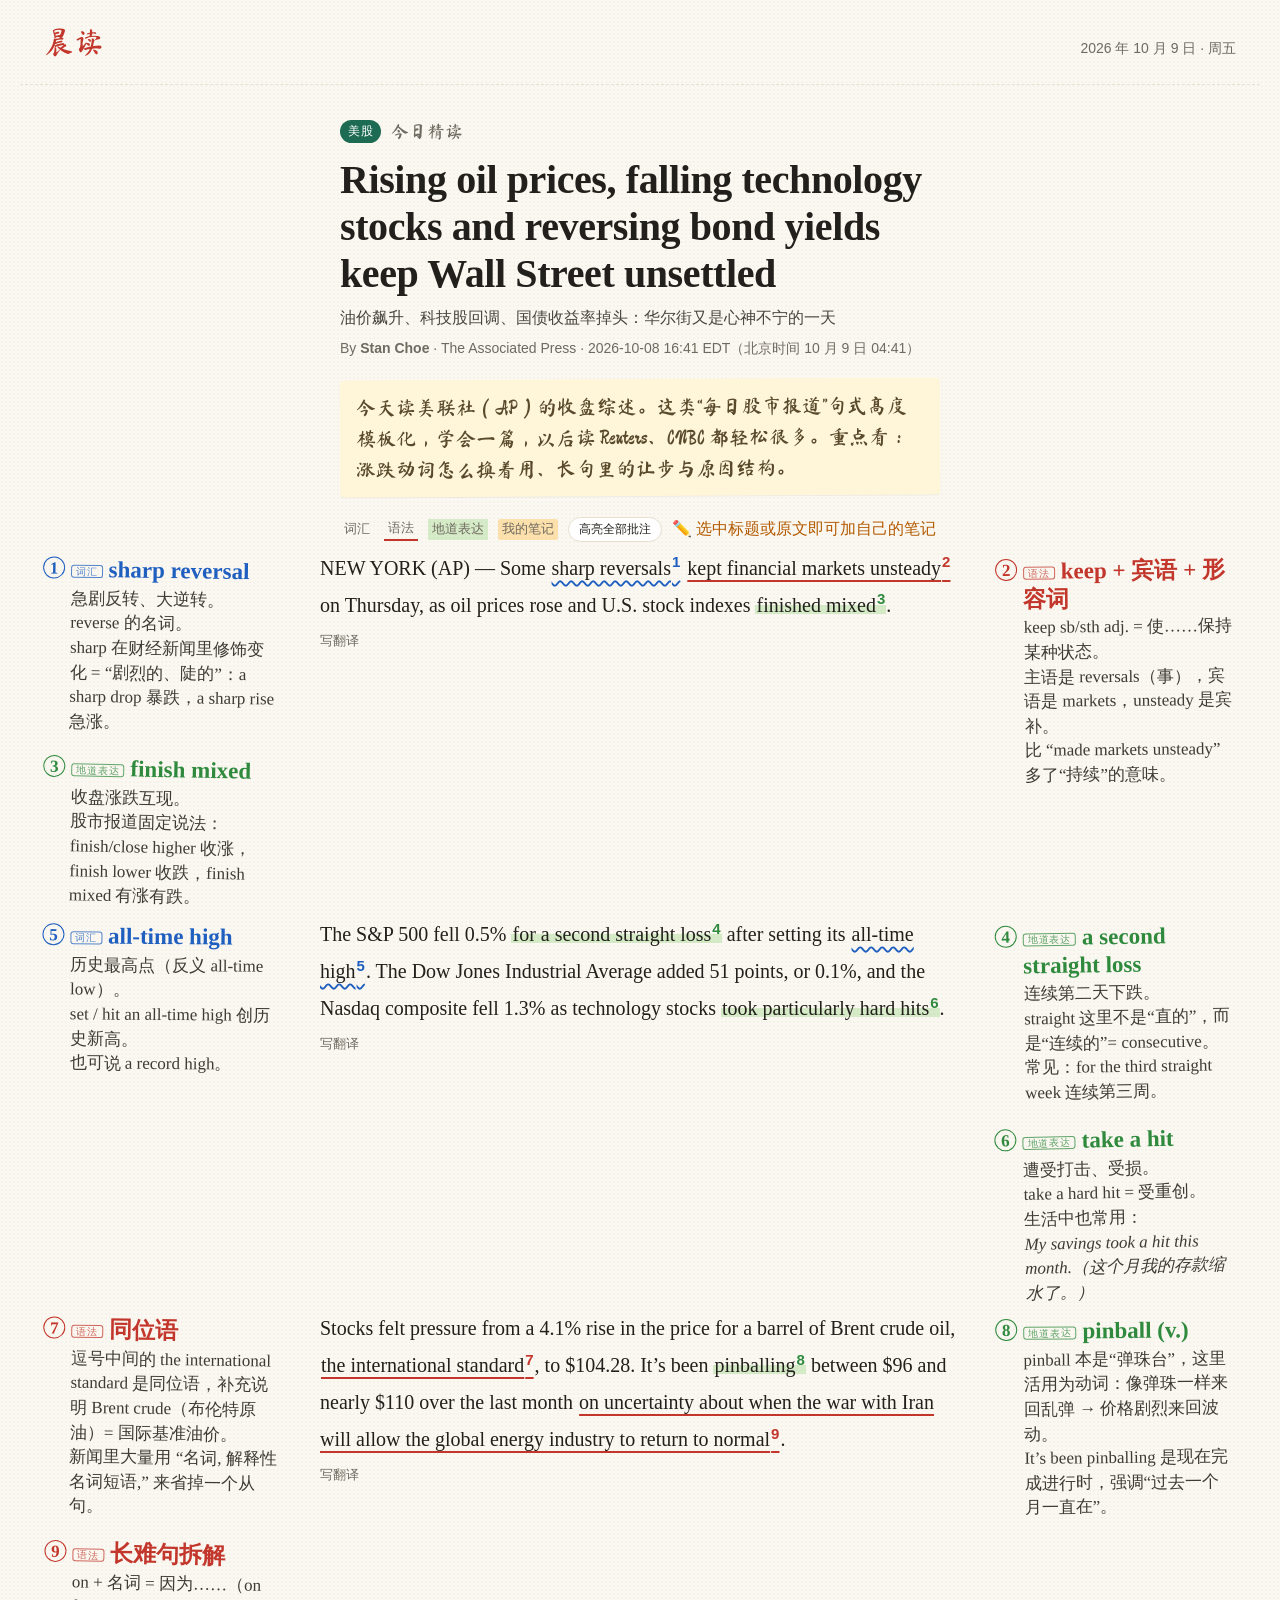
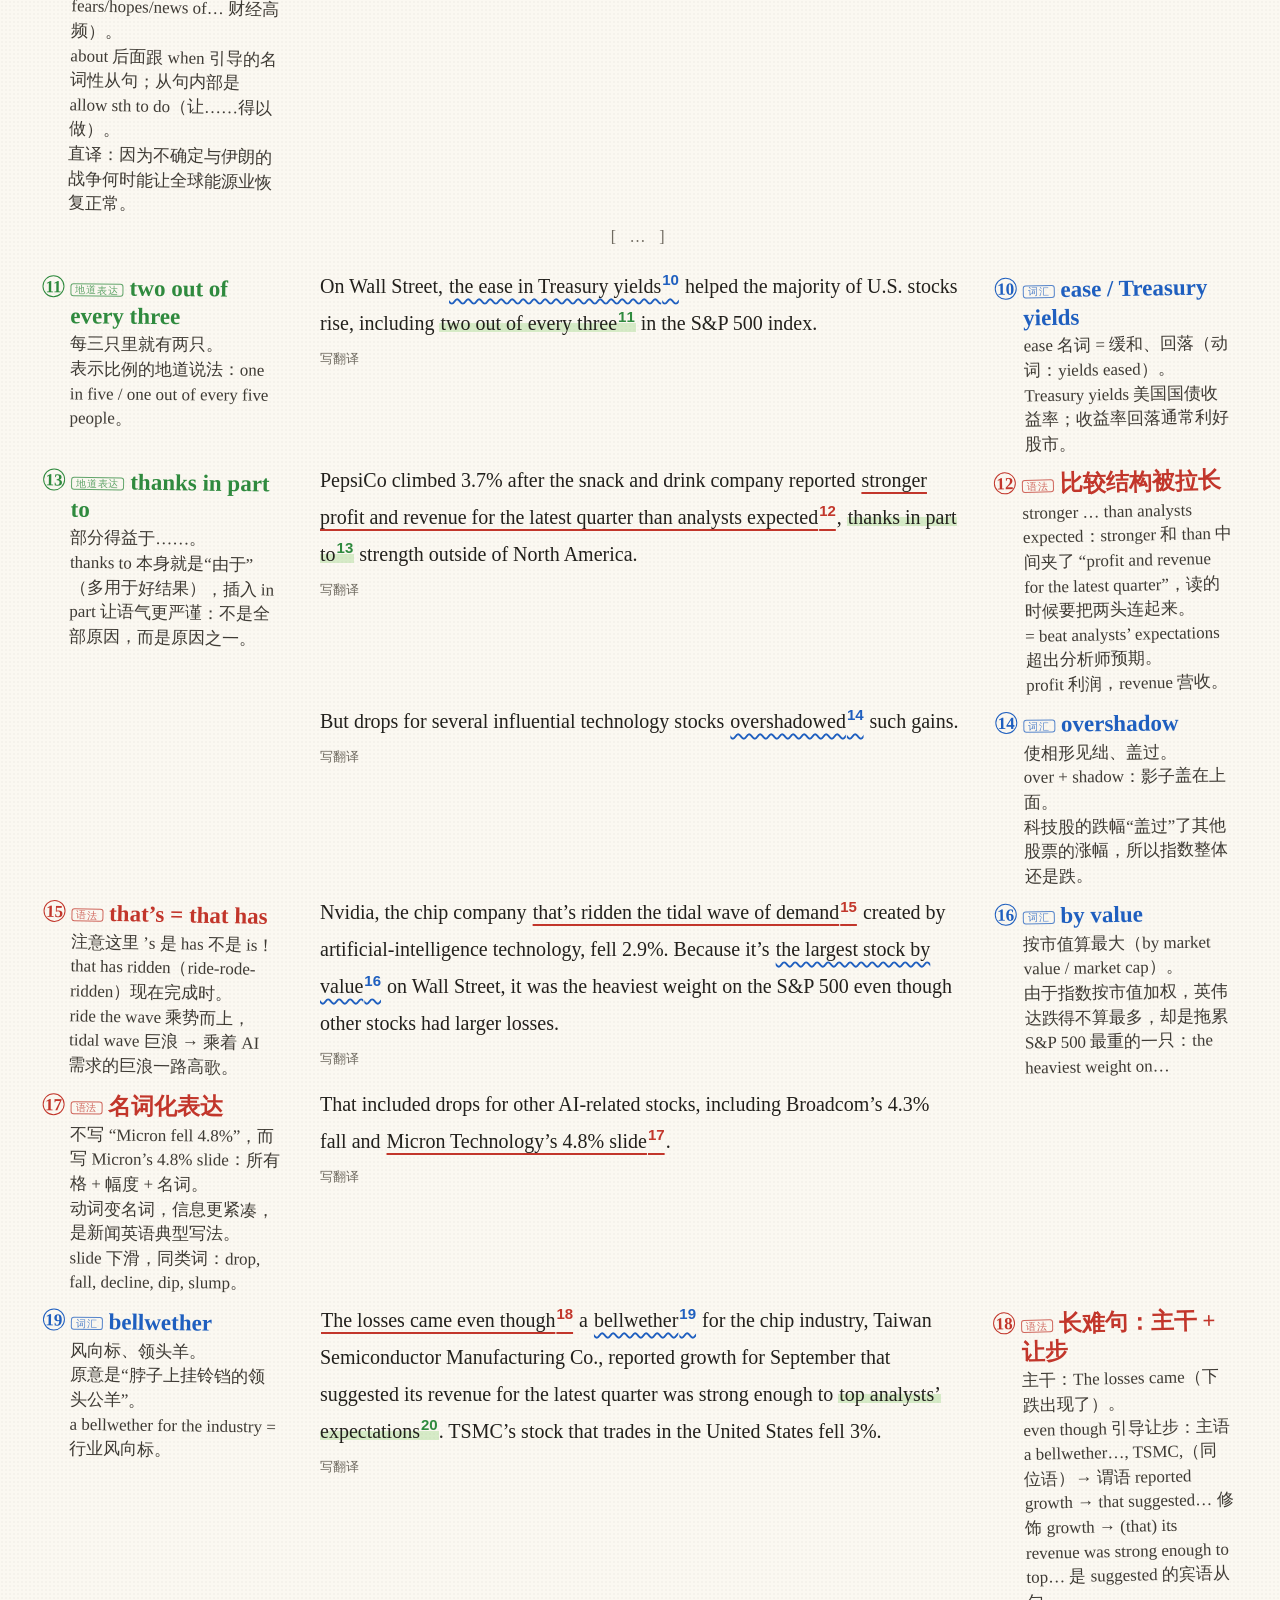
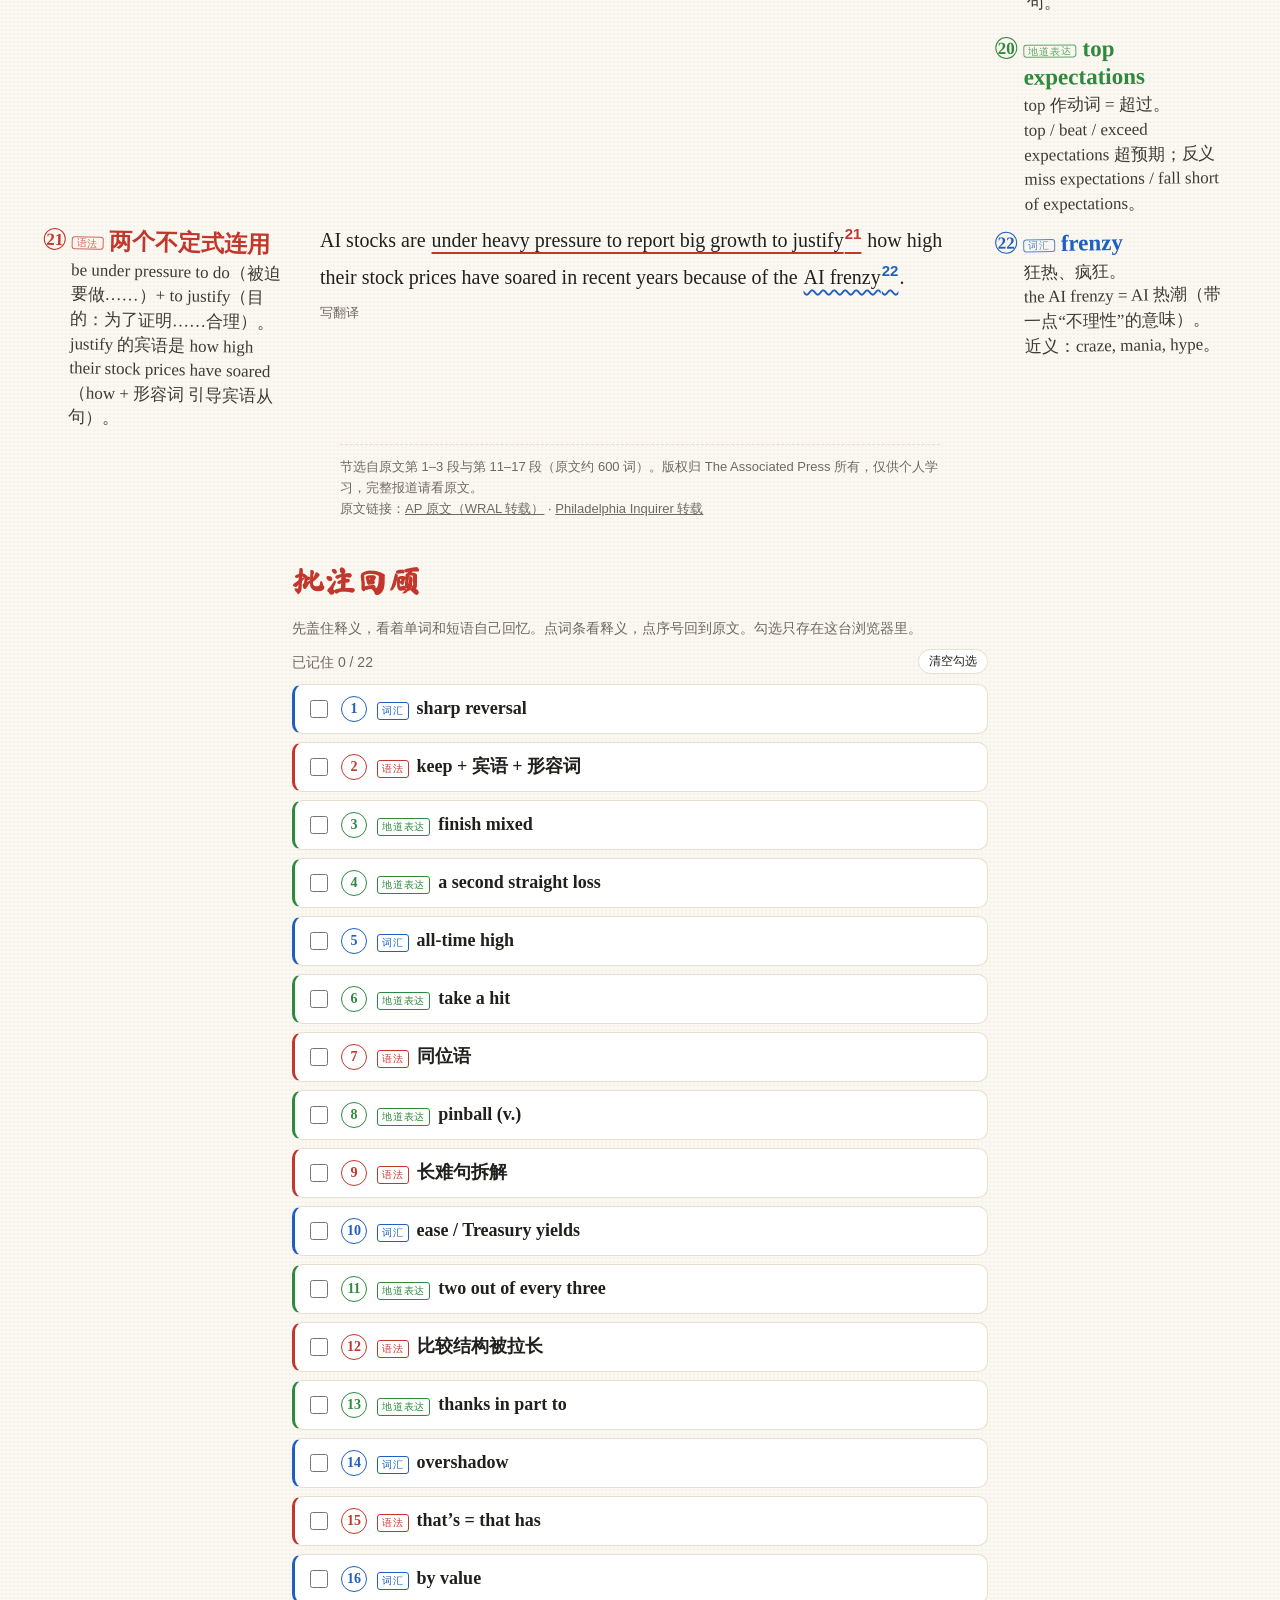
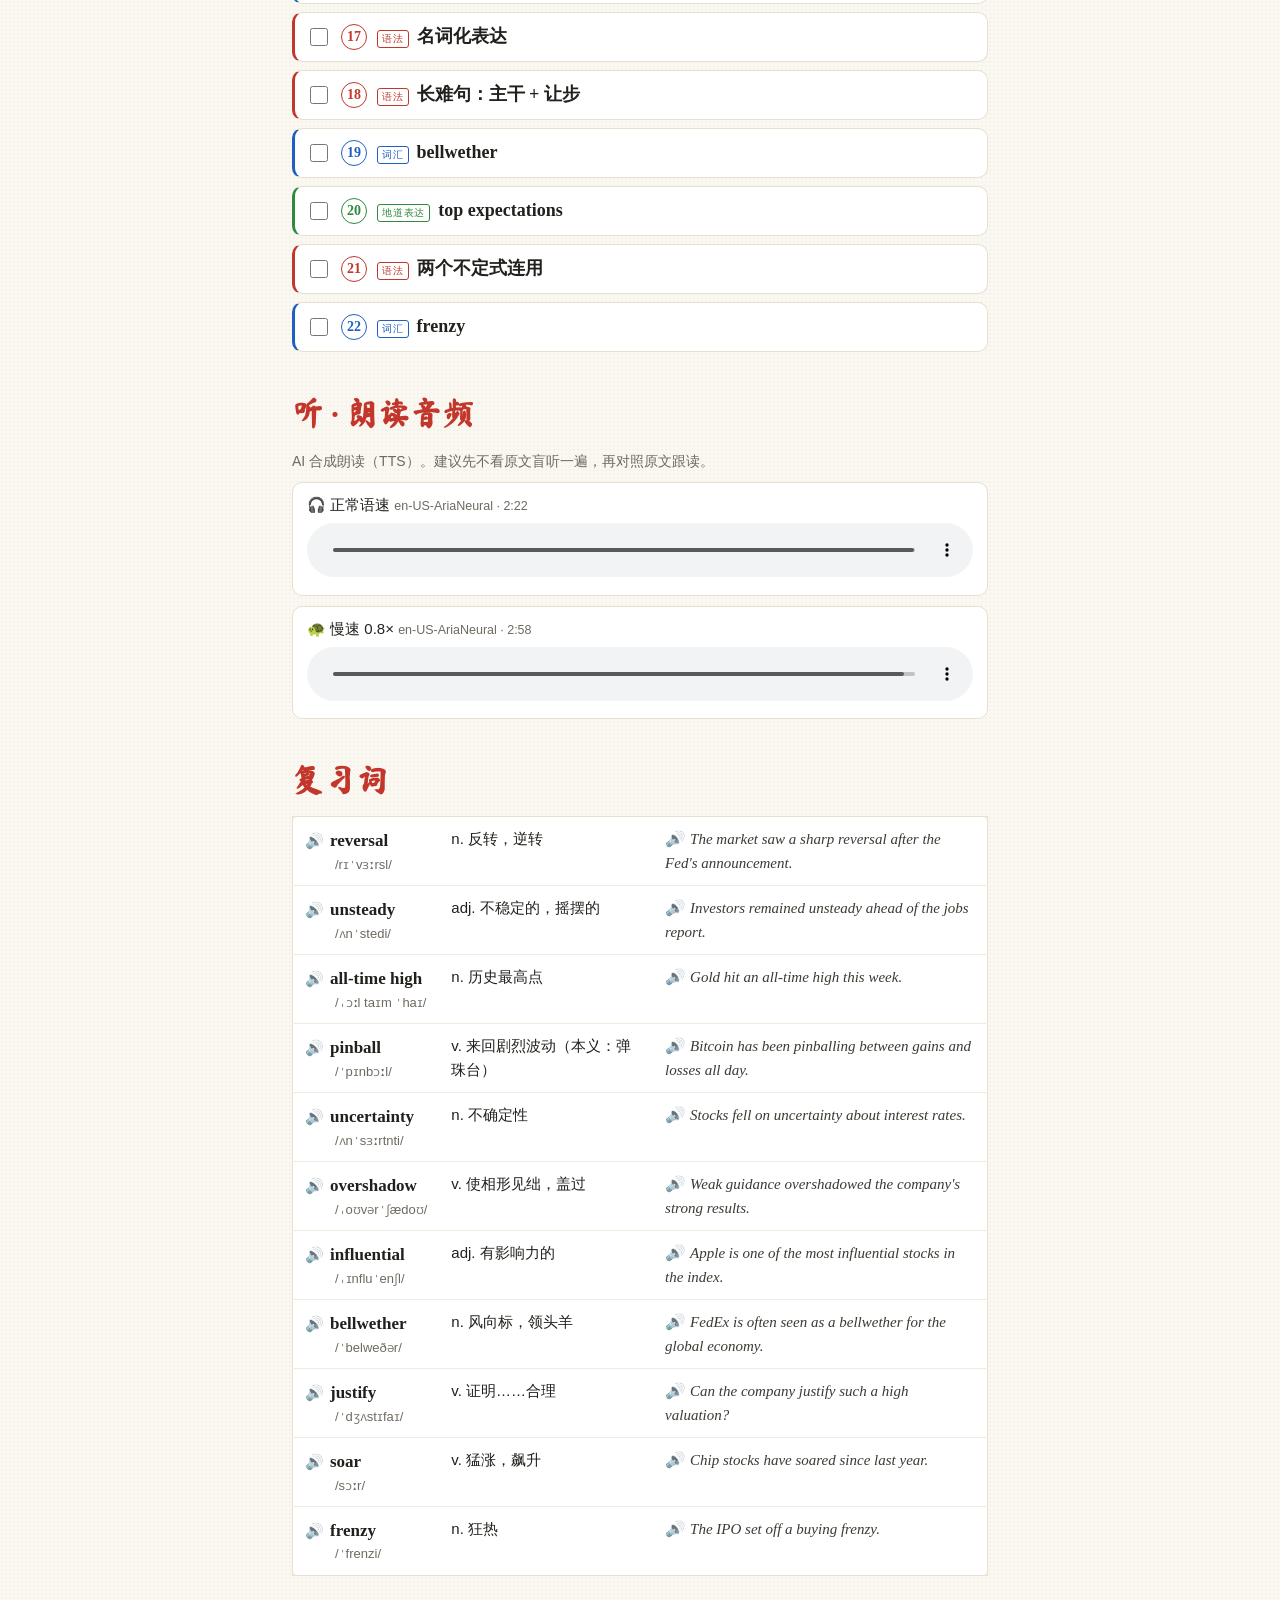
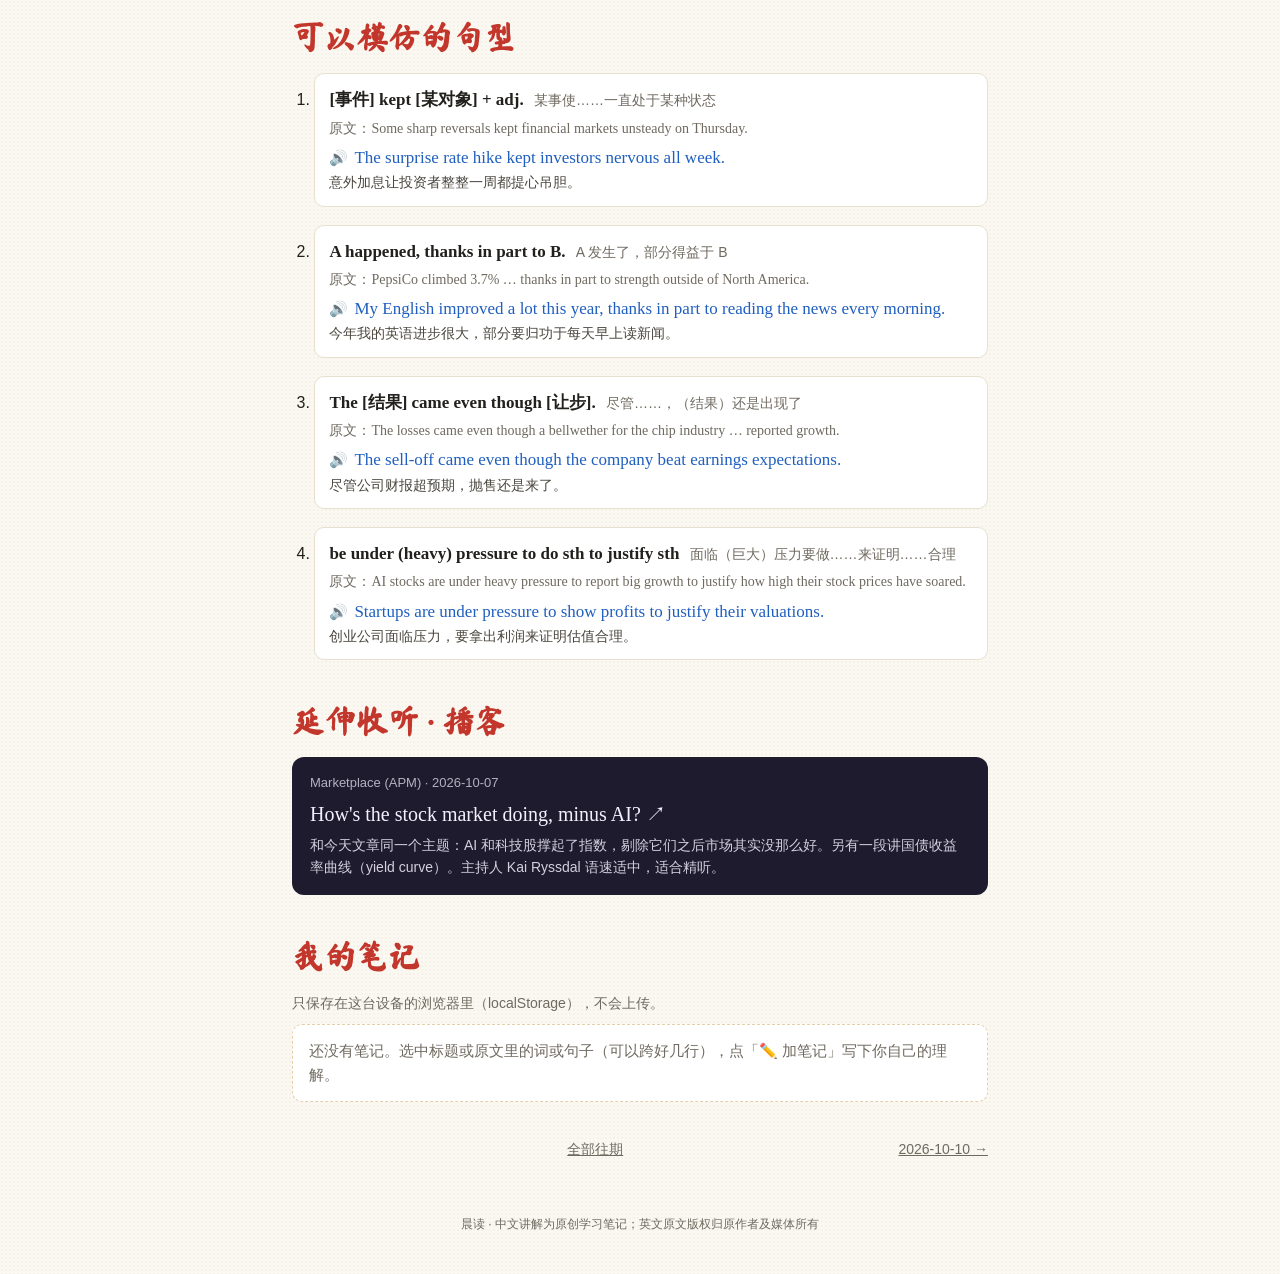
==== commit b7e51260: "Add optional accounts that sync reader notes, translations and recall checks Email + password login " ====
--- a/issues/2026-10-09/index.html
+++ b/issues/2026-10-09/index.html
@@ -10,7 +10,7 @@
 @font-face{font-family:"Caveat";src:url("../../assets/fonts/caveat.woff2?v=377429c706") format("woff2");font-display:swap;font-weight:400 700}
 @font-face{font-family:"ZhHand";src:url("zh-hand.woff2") format("woff2");font-display:swap}
 </style>
-<link rel="stylesheet" href="../../assets/style.css?v=0315f3911e">
+<link rel="stylesheet" href="../../assets/style.css?v=5b6041ab1d">
 </head>
 <body class="issue" data-issue="2026-10-09">
 <header class="top"><a class="brand hand-zh" href="../../">晨读</a><span class="date">2026 年 10 月 9 日 · 周五</span></header>
@@ -40,6 +40,7 @@
 </div>
 </main>
 <footer class="foot">晨读 · 中文讲解为原创学习笔记；英文原文版权归原作者及媒体所有</footer>
-<script src="../../assets/issue.js?v=2842fa6e5b" defer></script>
+<script src="../../assets/sync.js?v=e6d3fc852a" defer></script>
+<script src="../../assets/issue.js?v=a081beeeef" defer></script>
 </body>
 </html>
--- a/assets/style.css
+++ b/assets/style.css
@@ -164,6 +164,48 @@
 .recall-item.is-done .recall-head{color:var(--muted);font-weight:600;text-decoration:line-through;text-decoration-thickness:1px}
 .recall-zh{display:none;margin:2px 0 4px;font-family:var(--serif);font-size:15px;line-height:1.5;color:#2f2b25}
 .recall-item.is-open .recall-zh{display:block}
+/* account entry + sync (assets/sync.js) */
+.top{position:relative;gap:14px}
+.top .date{margin-left:auto}
+.masthead{position:relative}
+.acct{display:inline-flex;align-items:center;gap:6px;border:1px solid var(--rule);background:rgba(255,255,255,.85);border-radius:99px;
+  padding:3px 11px 3px 9px;font-family:var(--sans);font-size:13px;line-height:1.5;color:var(--muted);white-space:nowrap;max-width:46vw;
+  transition:border-color .15s,color .15s,background .15s}
+.acct:hover,.acct:focus-visible{color:var(--ink);border-color:#e3c99c;background:#fff}
+.acct-label,.acct-more{overflow:hidden;text-overflow:ellipsis}
+.acct-more{white-space:pre}
+.acct-dot{width:7px;height:7px;border-radius:50%;background:#d7cdb9;flex:none}
+.acct.in{color:var(--ink)}
+.acct.in .acct-dot{background:#6fbf73}
+.acct[data-status="syncing"] .acct-dot,.acct[data-status="pending"] .acct-dot{background:#f0b350}
+.acct[data-status="offline"] .acct-dot,.acct[data-status="error"] .acct-dot{background:#e58a6b}
+.masthead .acct{position:absolute;top:16px;right:20px}
+.acct-menu{position:absolute;z-index:65;right:24px;top:calc(100% - 6px);width:236px;background:#fffdf6;border:1px solid #ecd9b8;border-radius:12px;
+  padding:12px 14px;box-shadow:0 14px 34px -14px rgba(60,35,5,.45);font-family:var(--sans);text-align:left}
+.masthead .acct-menu{top:48px;right:20px}
+.acct-email{font-size:14px;color:var(--ink);overflow:hidden;text-overflow:ellipsis;white-space:nowrap}
+.acct-st{font-size:12px;color:var(--muted);margin:2px 0 10px}
+.acct-btn{display:block;width:100%;text-align:left;border:none;background:none;padding:7px 0;font-size:14px;color:var(--ink);border-top:1px dashed var(--rule)}
+.acct-btn:hover,.acct-btn:focus-visible{color:var(--user)}
+.acct-danger{color:var(--grammar)}
+.acct-note{margin:6px 0 0;font-size:12px;line-height:1.5;color:var(--muted)}
+.acct-modal{position:fixed;inset:0;z-index:80;background:rgba(43,38,32,.28);display:flex;align-items:center;justify-content:center;padding:20px}
+.acct-modal[hidden]{display:none}
+.am-card{position:relative;width:100%;max-width:360px;background:#fffdf6;border:1px solid #ecd9b8;border-radius:16px;padding:22px 22px 20px;
+  box-shadow:0 24px 60px -20px rgba(60,35,5,.5);font-family:var(--sans)}
+.am-card h2{margin:0 0 4px;font-size:30px;color:var(--grammar);font-weight:400}
+.am-sub{margin:0 0 14px;font-size:13px;line-height:1.6;color:var(--muted)}
+.am-x{position:absolute;top:10px;right:12px;border:none;background:none;font-size:22px;line-height:1;color:var(--muted);padding:4px}
+.am-tabs{display:flex;gap:4px;background:#f4eedf;border-radius:99px;padding:3px;margin-bottom:12px}
+.am-tab{flex:1;border:none;background:none;border-radius:99px;padding:5px 0;font-size:14px;color:var(--muted)}
+.am-tab.on{background:#fff;color:var(--ink);box-shadow:0 1px 3px rgba(60,35,5,.12)}
+.am-form input{display:block;width:100%;margin:0 0 10px;border:1px solid var(--rule);border-radius:10px;background:#fff;padding:10px 12px;
+  font:16px/1.4 var(--sans);color:var(--ink)}
+.am-form input:focus{outline:2px solid var(--user-hl-on);outline-offset:0;border-color:transparent}
+.am-err{min-height:1.4em;font-size:13px;color:var(--grammar);margin:-2px 0 8px}
+.am-submit{display:block;width:100%;border:none;border-radius:99px;background:var(--user);color:#fff;padding:10px 0;font-size:15px;font-weight:600;
+  box-shadow:0 6px 18px -8px rgba(90,45,0,.55)}
+.am-submit:disabled{opacity:.6;cursor:default}
 @media (hover:hover) and (pointer:fine){
   .recall-item:hover .recall-zh{display:block}
 }
@@ -229,14 +271,19 @@
 }
 @media (max-width:560px){
   .para{font-size:18px;line-height:1.8}
-  .top{padding:12px 16px}
+  .top{padding:12px 16px;gap:10px;align-items:center}
+  .top .brand{flex:none;white-space:nowrap}
+  .top .date{font-size:13px;min-width:0;white-space:nowrap;overflow:hidden;text-overflow:ellipsis}
+  .acct{flex:none;max-width:40vw}
+  .acct-more{display:none}
+  .acct-menu{right:16px}
   .meta-wrap,.article,.bottom{padding-left:16px;padding-right:16px}
   .words td{display:block;border-bottom:none;padding:4px 12px}
   .words tr{display:block;border-bottom:1px solid #f0ebdf;padding:6px 0}
   .masthead .brand{font-size:52px}
 }
 @media print{
-  .toggle,.say,.player,.mhint,.uhint,.un-fab,.un-editor,.un-toast,.un-acts,.mn-bar,.tr-ui,.recall-hint{display:none!important}
+  .toggle,.say,.player,.mhint,.uhint,.un-fab,.un-editor,.un-toast,.un-acts,.mn-bar,.tr-ui,.recall-hint,.acct,.acct-menu,.acct-modal{display:none!important}
   .note{display:block!important}
   .para-tr:not(.has-text){display:none!important}
   .para-tr.has-text .tr-view{display:block!important}
